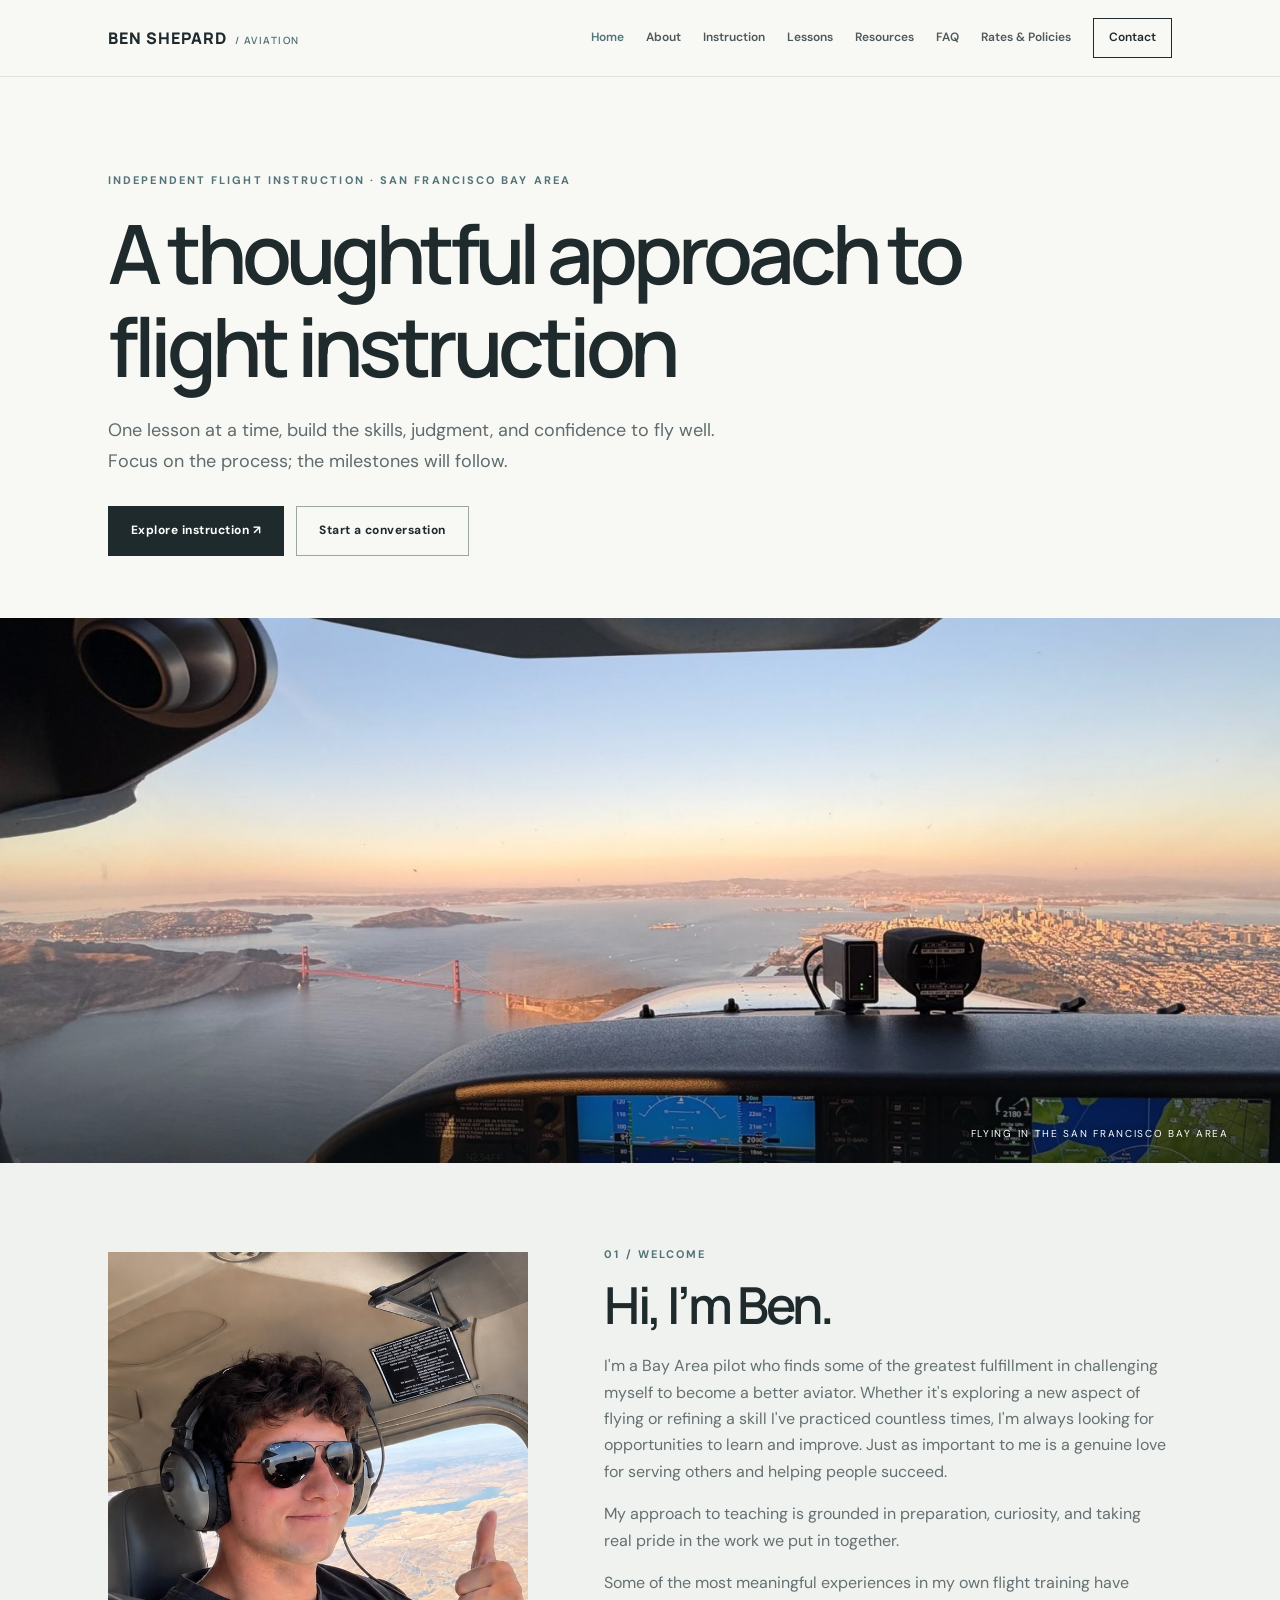
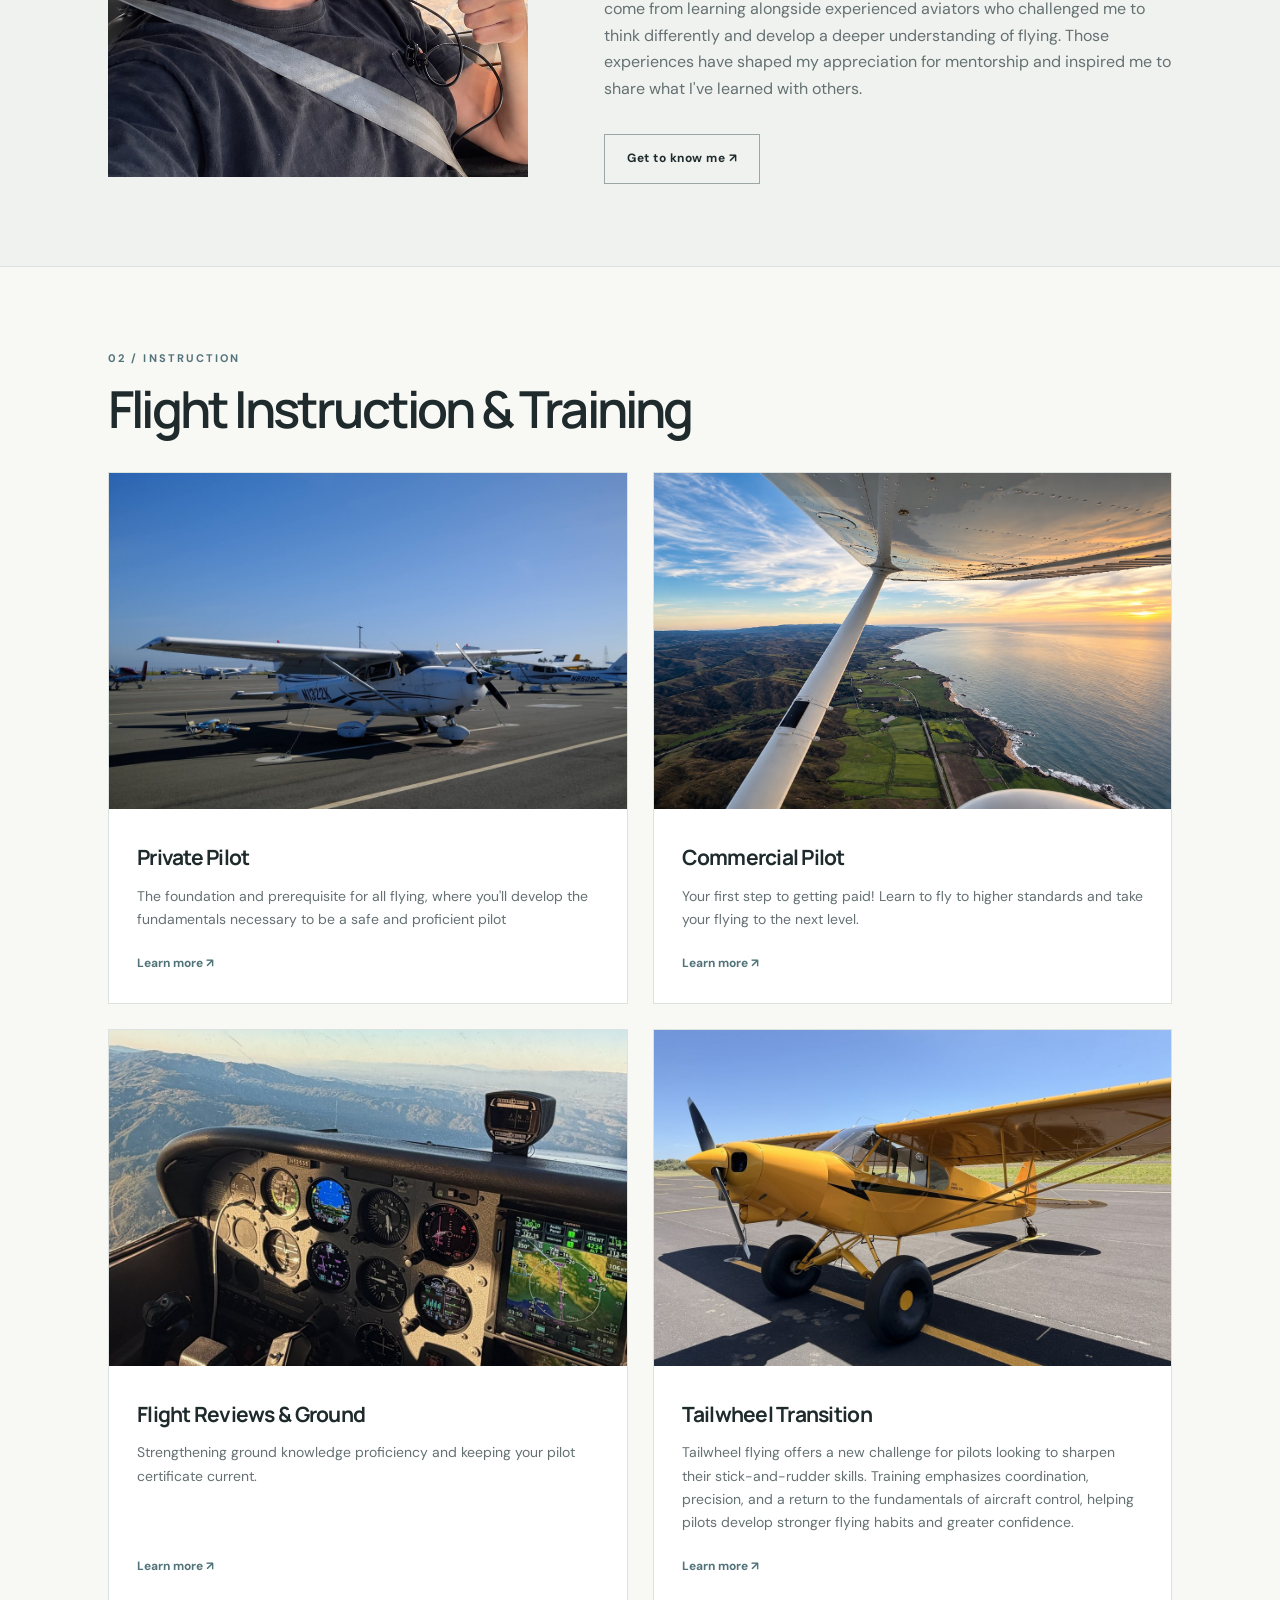
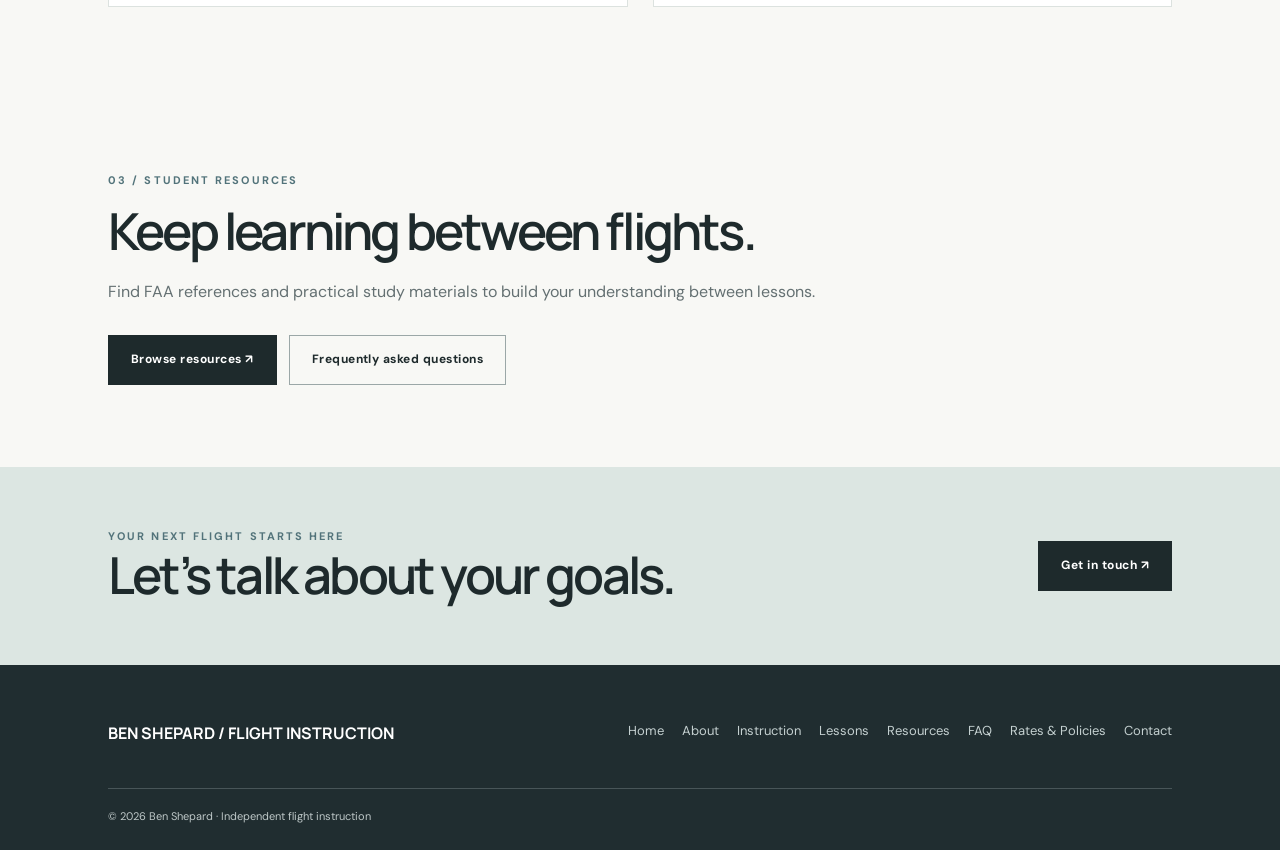
==== index.html @ 2cdb7821 "Restore light theme browser color and refresh stylesheet" ====
<!doctype html><html lang="en"><head><meta charset="utf-8"><meta name="viewport" content="width=device-width,initial-scale=1"><meta name="theme-color" content="#f8f8f5"><meta name="description" content="Independent flight and ground instruction with Ben Shepard in the Bay Area."><title>Home | Ben Shepard Flight Instruction</title><link rel="icon" href="favicon.svg" type="image/svg+xml"><link rel="stylesheet" href="styles.css?v=20261125-light"></head><body><header class="site-header"><div class="container head-inner"><a class="brand" href="index.html" aria-label="Ben Shepard Home">BEN SHEPARD<span>/ AVIATION</span></a><button type="button" class="menu-toggle" aria-label="Toggle navigation" aria-expanded="false">Menu ☰</button><nav class="nav" aria-label="Main navigation"><a href="index.html" class="active ">Home</a><a href="about.html" class=" ">About</a><a href="instruction.html" class=" ">Instruction</a><a href="lessons.html" class=" ">Lessons</a><a href="resources.html" class=" ">Resources</a><a href="faq.html" class=" ">FAQ</a><a href="rates.html" class=" ">Rates & Policies</a><a href="contact.html" class=" contact-pill">Contact</a></nav></div></header><main><section class="hero"><div class="container"><div class="eyebrow">Independent Flight Instruction · San Francisco Bay Area</div><h1>A thoughtful approach to<br>flight instruction</h1><p class="lede">One lesson at a time, build the skills, judgment, and confidence to fly well. Focus on the process; the milestones will follow.</p><div class="actions"><a class="btn" href="instruction.html">Explore instruction ↗</a><a class="btn outline" href="contact.html">Start a conversation</a></div></div></section><div class="hero-visual"><img src="cockpit-golden-gate.jpg" alt="View from the cockpit of a light aircraft flying over the Golden Gate Bridge and San Francisco at sunset" onerror="this.style.display='none'"><span class="photo-credit">FLYING IN THE SAN FRANCISCO BAY AREA</span></div><section class="section home-introduction"><div class="container welcome-layout"><div class="welcome-portrait"><img src="ben-homepage-about.jpg" alt="Ben smiling in the cockpit of a light airplane, wearing an aviation headset and giving a thumbs-up" loading="lazy" width="800" height="1000" onerror="this.parentElement.style.display='none'"></div><div class="welcome-copy"><div class="eyebrow">01 / WELCOME</div><h2 class="section-title">Hi, I’m Ben.</h2><p class="intro">I'm a Bay Area pilot who finds some of the greatest fulfillment in challenging myself to become a better aviator. Whether it's exploring a new aspect of flying or refining a skill I've practiced countless times, I'm always looking for opportunities to learn and improve. Just as important to me is a genuine love for serving others and helping people succeed.</p><p class="intro">My approach to teaching is grounded in preparation, curiosity, and taking real pride in the work we put in together.</p><p class="intro">Some of the most meaningful experiences in my own flight training have come from learning alongside experienced aviators who challenged me to think differently and develop a deeper understanding of flying. Those experiences have shaped my appreciation for mentorship and inspired me to share what I've learned with others.</p><a class="btn outline" href="about.html">Get to know me ↗</a></div></div></section><section class="section"><div class="container"><div class="eyebrow">02 / INSTRUCTION</div><h2 class="section-title">Flight Instruction &amp; Training</h2><div class="grid instruction-services-grid"><article class="service-card"><img class="training-service-photo" src="training-private.jpg" alt="White Cessna parked on the airport ramp" loading="lazy" onerror="this.style.display='none'"><div class="training-service-body"><h3>Private Pilot</h3><p>The foundation and prerequisite for all flying, where you'll develop the fundamentals necessary to be a safe and proficient pilot</p><a href="instruction.html">Learn more ↗</a></div></article><article class="service-card"><img class="training-service-photo" src="training-commercial.jpg" alt="Aerial view looking down a long airport runway beside the water" loading="lazy" onerror="this.style.display='none'"><div class="training-service-body"><h3>Commercial Pilot</h3><p>Your first step to getting paid! Learn to fly to higher standards and take your flying to the next level.</p><a href="instruction.html">Learn more ↗</a></div></article><article class="service-card"><img class="training-service-photo" src="training-reviews.jpg" alt="Instrument panel in flight over the hills" loading="lazy" onerror="this.style.display='none'"><div class="training-service-body"><h3>Flight Reviews & Ground</h3><p>Strengthening ground knowledge proficiency and keeping your pilot certificate current.</p><a href="instruction.html">Learn more ↗</a></div></article><article class="service-card"><img class="training-service-photo" src="training-tailwheel.jpg" alt="Yellow Piper Super Cub tailwheel airplane parked on the ramp" loading="lazy" onerror="this.style.display='none'"><div class="training-service-body"><h3>Tailwheel Transition</h3><p>Tailwheel flying offers a new challenge for pilots looking to sharpen their stick-and-rudder skills. Training emphasizes coordination, precision, and a return to the fundamentals of aircraft control, helping pilots develop stronger flying habits and greater confidence.</p><a href="instruction.html#tailwheel-transition">Learn more ↗</a></div></article></div></div></section><section class="section"><div class="container"><div class="eyebrow">03 / STUDENT RESOURCES</div><h2 class="section-title">Keep learning between flights.</h2><p class="intro">Find FAA references and practical study materials to build your understanding between lessons.</p><div class="actions"><a href="resources.html" class="btn">Browse resources ↗</a><a href="faq.html" class="btn outline">Frequently asked questions</a></div></div></section><section class="cta"><div class="container cta-row"><div><div class="eyebrow">YOUR NEXT FLIGHT STARTS HERE</div><h2 class="section-title">Let’s talk about your goals.</h2></div><a class="btn" href="contact.html">Get in touch ↗</a></div></section></main><footer class="footer"><div class="container"><div class="foot-top"><div><strong>BEN SHEPARD / FLIGHT INSTRUCTION</strong></div><nav class="foot-nav" aria-label="Footer navigation"><a href="index.html">Home</a><a href="about.html">About</a><a href="instruction.html">Instruction</a><a href="lessons.html">Lessons</a><a href="resources.html">Resources</a><a href="faq.html">FAQ</a><a href="rates.html">Rates & Policies</a><a href="contact.html">Contact</a></nav></div><div class="foot-base">© 2026 Ben Shepard · Independent flight instruction</div></div></footer><script src="site.js" defer></script></body></html>
---- styles.css ----
@import url('https://fonts.googleapis.com/css2?family=DM+Sans:wght@400;500;600;700&family=Manrope:wght@400;500;600;700;800&display=swap');
:root{--bg:#f8f8f5;--paper:#fff;--ink:#1e2a2c;--muted:#647072;--accent:#52737a;--line:#dce2df;--sand:#e9e3d9;--max:1120px}*{box-sizing:border-box}html{scroll-behavior:smooth}body{margin:0;background:var(--bg);color:var(--ink);font-family:'DM Sans',sans-serif;line-height:1.65}a{color:inherit;text-decoration:none}button,input,textarea,select{font:inherit}a:focus-visible,button:focus-visible,input:focus-visible,textarea:focus-visible{outline:3px solid #7eafb7;outline-offset:3px}img{max-width:100%}.container{max-width:var(--max);margin:auto;padding:0 28px}.site-header{background:rgba(248,248,245,.96);border-bottom:1px solid var(--line);position:sticky;top:0;z-index:10;backdrop-filter:blur(15px)}.head-inner{min-height:76px;display:flex;align-items:center;justify-content:space-between;gap:20px}.brand{font-family:Manrope,sans-serif;font-weight:800;letter-spacing:.06em;font-size:16px}.brand span{color:var(--accent);font-weight:600;font-size:10px;margin-left:8px;letter-spacing:.15em}.nav{display:flex;gap:22px;align-items:center}.nav a{font-size:12px;color:#4d585a;font-weight:600}.nav a.active,.nav a:hover{color:var(--accent)}.nav a.contact-pill{border:1px solid var(--ink);padding:9px 15px;color:var(--ink)}.menu-toggle{display:none;border:1px solid var(--line);background:transparent;border-radius:4px;padding:7px 12px}.eyebrow{color:var(--accent);font-size:11px;font-weight:700;letter-spacing:.19em;text-transform:uppercase}.hero{padding:108px 0 85px}.hero h1,.page-heading h1{font-family:Manrope,sans-serif;font-size:clamp(44px,6.4vw,83px);font-weight:600;line-height:1.13;letter-spacing:-.065em;max-width:900px;margin:18px 0 23px}.lede{color:#5f6b6d;max-width:610px;font-size:18px;line-height:1.7}.actions{display:flex;flex-wrap:wrap;gap:12px;margin-top:30px}.btn{display:inline-flex;justify-content:center;align-items:center;gap:12px;background:var(--ink);color:white;padding:14px 22px;font-size:12px;font-weight:700;letter-spacing:.04em;border:1px solid var(--ink);cursor:pointer}.btn:hover{background:var(--accent);border-color:var(--accent)}.btn.outline{background:transparent;color:var(--ink);border-color:#9ba7a7}.btn.outline:hover{background:var(--sand)}.hero-visual{height:390px;overflow:hidden;background:#ccd4d1;position:relative}.hero-visual svg{height:100%;width:100%;display:block}.hero-visual .photo-credit{position:absolute;right:20px;bottom:13px;color:#fff;letter-spacing:.1em;font-size:10px}.section{padding:82px 0}.section.alt{background:#f0f2ef}.section-title{font-family:Manrope,sans-serif;font-weight:600;letter-spacing:-.055em;font-size:clamp(31px,4vw,51px);line-height:1.18;margin:12px 0 18px}.intro{max-width:720px;color:var(--muted);font-size:16px}.grid{display:grid;grid-template-columns:repeat(3,minmax(0,1fr));gap:16px;margin-top:33px}.grid.two{grid-template-columns:repeat(2,minmax(0,1fr))}.service-card,.content-card{background:var(--paper);border:1px solid var(--line);padding:30px;min-height:220px}.service-card .num{color:var(--accent);font-size:12px;letter-spacing:.12em}.service-card h3,.content-card h3{font-family:Manrope,sans-serif;font-size:21px;line-height:1.35;letter-spacing:-.035em;margin:25px 0 10px}.service-card p,.content-card p{color:var(--muted);font-size:14px;margin-bottom:0}.service-card a{display:inline-block;color:var(--accent);font-weight:700;font-size:12px;margin-top:15px}.split{display:grid;grid-template-columns:1fr 1fr;gap:90px;align-items:start}.quote{border-left:2px solid var(--accent);padding-left:28px;font-size:23px;font-family:Manrope;letter-spacing:-.03em;line-height:1.5}.page-heading{padding:85px 0 45px}.page-heading h1{font-size:clamp(43px,5.5vw,69px)}.page-heading .lede{font-size:17px}.prose{max-width:780px}.prose h2{font-family:Manrope;letter-spacing:-.035em;margin-top:36px}.prose p,.prose li{color:#5c686a}.bullets li{margin:10px 0}.stat-strip{display:flex;flex-wrap:wrap;gap:12px;margin:24px 0}.stat{font-size:12px;font-weight:700;background:#e9efed;color:var(--accent);padding:10px 13px}.table-wrap{overflow:auto}.rate-table{width:100%;border-collapse:collapse;text-align:left}.rate-table th,.rate-table td{padding:17px;border-bottom:1px solid var(--line)}.rate-table th{font-size:12px;text-transform:uppercase;letter-spacing:.09em}.notice{padding:20px 23px;background:#e8eeeb;border-left:3px solid var(--accent);color:#435456;margin:25px 0}.resource-tools{display:flex;gap:12px;flex-wrap:wrap;margin:28px 0}.resource-tools input,.resource-tools select{padding:13px 15px;border:1px solid #c6cfcb;background:white;color:var(--ink);min-height:48px}.resource-tools input{flex:1;min-width:230px}.resource-tools select{min-width:185px}.resource-grid{display:grid;grid-template-columns:repeat(2,1fr);gap:14px}.resource{background:white;border:1px solid var(--line);padding:23px}.resource small{font-size:10px;font-weight:700;letter-spacing:.12em;text-transform:uppercase;color:var(--accent)}.resource h3{margin:7px 0;font-size:17px;letter-spacing:-.02em}.resource p{font-size:13px;color:var(--muted)}.resource a{font-size:12px;color:var(--accent);font-weight:700}.resource[hidden]{display:none}.faq-item{border-bottom:1px solid var(--line)}.faq-item summary{cursor:pointer;padding:21px 0;font-size:17px;font-weight:600;list-style:none;display:flex;justify-content:space-between;gap:15px}.faq-item summary::-webkit-details-marker{display:none}.faq-item summary:after{content:'+';color:var(--accent);font-size:22px}.faq-item[open] summary:after{content:'−'}.faq-item p{color:var(--muted);max-width:780px;margin:0 0 25px}.form-layout{display:grid;grid-template-columns:1fr 1.15fr;gap:70px}.contact-form{background:white;border:1px solid var(--line);padding:30px}.field{margin-bottom:18px}.field label{display:block;font-size:12px;font-weight:700;margin-bottom:7px}.field input,.field select,.field textarea{background:#fbfcfb;width:100%;border:1px solid #cbd3d0;border-radius:0;padding:12px 13px}.field textarea{min-height:125px;resize:vertical}.small{font-size:12px;color:var(--muted)}.footer{background:#202d30;color:white;padding:55px 0 25px}.foot-top{display:flex;align-items:start;justify-content:space-between;gap:25px;padding-bottom:40px}.footer p,.footer a{color:#c4d0d0;font-size:13px}.foot-nav{display:flex;flex-wrap:wrap;gap:18px}.foot-base{border-top:1px solid #485558;padding-top:18px;color:#bec8c8;font-size:11px}.cta{background:#dce6e2;padding:60px 0}.cta-row{display:flex;align-items:center;justify-content:space-between;gap:28px}.cta .section-title{margin:0}.footer strong{font-family:Manrope}.divider{height:1px;background:var(--line);margin:28px 0}@media(max-width:900px){.nav{gap:12px}.nav a{font-size:11px}.split,.form-layout{gap:30px}.hero{padding:75px 0}}@media(max-width:720px){.container{padding:0 20px}.head-inner{min-height:67px}.menu-toggle{display:block}.nav{display:none;position:absolute;left:0;right:0;top:67px;background:var(--bg);padding:20px;border-bottom:1px solid var(--line);flex-direction:column;align-items:stretch;gap:0}.nav.open{display:flex}.nav a{padding:12px 0;font-size:14px}.hero{padding:58px 0}.hero h1{font-size:45px}.hero-visual{height:250px}.section{padding:56px 0}.grid,.grid.two,.resource-grid,.split,.form-layout{grid-template-columns:1fr}.service-card{min-height:auto}.page-heading{padding:56px 0 25px}.page-heading h1{font-size:44px}.cta-row,.foot-top{flex-direction:column;align-items:start}.quote{font-size:20px}.brand{font-size:13px}}

/* Homepage editorial photograph: retains the original illustration as fallback until photo is uploaded. */
.hero{padding:94px 0 62px}
.hero h1{max-width:920px}
.hero-visual{height:auto;aspect-ratio:2.35/1;background:#45565a url("hero.svg") center/cover no-repeat;isolation:isolate}
.hero-visual img{display:block;width:100%;height:100%;position:absolute;inset:0;object-fit:cover;object-position:center 51%}
.hero-visual::after{content:"";position:absolute;inset:0;pointer-events:none;background:linear-gradient(to top,rgba(15,24,28,.46),transparent 27%)}
.hero-visual .photo-credit{z-index:1;right:clamp(20px,4vw,65px);bottom:20px;font-size:10px;letter-spacing:.17em;text-shadow:0 1px 6px rgba(0,0,0,.35)}
@media(max-width:720px){.hero{padding:60px 0 45px}.hero-visual{aspect-ratio:4/3}.hero-visual img{object-position:45% center}.hero-visual .photo-credit{right:18px;bottom:13px;font-size:9px}}

/* Home welcome: compact editorial introduction between hero and offerings */
.home-introduction{background:#f0f2ef;border-bottom:1px solid var(--line)}
.home-introduction .split{grid-template-columns:minmax(0,1.4fr) minmax(250px,.8fr);gap:clamp(38px,7vw,105px);align-items:center}
.home-introduction .intro{max-width:640px}
.home-introduction .btn{margin-top:16px}
.intro-aside{border-left:2px solid var(--accent);padding:8px 0 8px 28px}
.intro-aside-lead{font-family:Manrope,sans-serif;font-size:clamp(23px,2.7vw,34px);font-weight:600;line-height:1.25;letter-spacing:-.045em;margin:15px 0}
.intro-aside p:not(.intro-aside-lead){font-size:15px;color:var(--muted);margin-bottom:0}
@media(max-width:720px){.home-introduction .split{grid-template-columns:1fr;gap:38px}.intro-aside{padding-left:20px}}

/* Portrait-led homepage welcome section */
.home-introduction .welcome-layout{display:grid;grid-template-columns:minmax(0,.85fr) minmax(0,1.15fr);gap:clamp(32px,6vw,90px);align-items:center}
.welcome-portrait{aspect-ratio:4/5;overflow:hidden;background:#d3d8d5}
.welcome-portrait img{width:100%;height:100%;display:block;object-fit:cover;object-position:center 40%}
.welcome-copy .intro{max-width:610px}
.welcome-philosophy{border-left:2px solid var(--accent);padding:1px 0 1px 23px;margin:28px 0 28px}
.welcome-philosophy .intro-aside-lead{font-size:clamp(22px,2.1vw,29px);margin:10px 0}
.welcome-philosophy p:last-child{font-size:14px;color:var(--muted);margin:0}
@media(max-width:720px){.home-introduction .welcome-layout{grid-template-columns:1fr;gap:30px}.welcome-portrait{max-width:400px;width:100%}}

/* Balanced four-service homepage grid */
.instruction-services-grid{grid-template-columns:repeat(2,minmax(0,1fr))}
.instruction-services-grid .service-card{min-height:250px;display:flex;flex-direction:column}
.instruction-services-grid .service-card h3{margin-top:18px}
.instruction-services-grid .service-card a{margin-top:auto;padding-top:16px}
.service-availability{margin-top:18px}
@media(max-width:720px){.instruction-services-grid{grid-template-columns:1fr}.instruction-services-grid .service-card{min-height:0}}

/* Editorial image-led instructional cards */
.instruction-services-grid{grid-template-columns:repeat(2,minmax(0,1fr));gap:25px}
.instruction-services-grid .service-card{padding:0;display:flex;flex-direction:column;min-height:0;background:var(--paper);overflow:hidden}
.instruction-services-grid .training-service-photo{display:block;width:100%;height:auto;aspect-ratio:20/13;object-fit:cover;object-position:center;flex-shrink:0;background:#e2e6e3}
.instruction-services-grid .training-service-body{display:flex;flex:1;flex-direction:column;padding:25px 28px 29px}
.instruction-services-grid .training-service-body h3{margin:9px 0 13px}
.instruction-services-grid .training-service-body p{margin:0 0 13px}
.instruction-services-grid .training-service-body a{margin-top:auto;padding-top:10px}
@media(max-width:720px){.instruction-services-grid{grid-template-columns:1fr;gap:20px}.instruction-services-grid .training-service-body{padding:22px}}

/* Single-column, understated philosophy section */
.philosophy-editorial{max-width:790px}
.philosophy-editorial .intro{max-width:760px;margin:0 0 18px}
.philosophy-editorial .btn{margin-top:17px}

/* About page: personal photo beside biography */
.about-photo-and-background{min-width:0}
.about-flight-photo{margin:0 0 34px;aspect-ratio:4/3;overflow:hidden;background:#e1e6e2}
.about-flight-photo img{display:block;width:100%;height:100%;object-fit:cover;object-position:center}
@media(max-width:720px){.about-flight-photo{margin-bottom:28px}}

/* About: shared heading above text and photo aligns image with first paragraph */
.about-me-title{font-family:Manrope,sans-serif;letter-spacing:-.035em;margin:0 0 12px;font-size:1.5em}
.about-me-split .prose>p:first-child{margin-top:0}
.about-me-split .about-flight-photo{margin:0}
@media(max-width:720px){.about-me-split .about-flight-photo{margin-top:12px}}

.about-me-split .about-photo-and-background{padding-top:18.9px}
.about-me-split .about-flight-photo + .about-flight-photo{margin-top:24px}
.about-me-split .about-flight-photo-second{aspect-ratio:1359/1536}
@media(max-width:720px){.about-me-split .about-photo-and-background{padding-top:0}}


/* Course syllabus navigation and lesson plans */
.content-card{display:flex;flex-direction:column}
.content-card h3{margin-top:0}
.content-card p:last-of-type{margin-bottom:22px}
.content-card .lesson-card-link{display:inline-flex;align-items:center;justify-content:space-between;gap:24px;align-self:flex-start;margin-top:auto;border:1px solid #9ba7a7;padding:10px 15px;font-size:12px;font-weight:700;letter-spacing:.02em;color:var(--ink);transition:background-color .15s,border-color .15s}
.content-card .lesson-card-link:hover{background:var(--sand);border-color:var(--accent)}
.lesson-index-section{padding-top:54px;padding-bottom:50px;scroll-margin-top:88px}
.lesson-index{display:grid;grid-template-columns:repeat(3,minmax(0,1fr));gap:12px;margin:28px 0 20px}
.lesson-index a{display:flex;align-items:center;justify-content:space-between;gap:12px;background:var(--paper);border:1px solid var(--line);padding:16px 19px;font-size:14px;font-weight:700;line-height:1.4}
.lesson-index a:hover{border-color:var(--accent);background:#f5f7f4}
.lesson-index a span{color:var(--accent)}
.lesson-main{padding-top:5px;padding-bottom:85px}
.lesson-section{padding:65px 0 70px;border-bottom:1px solid var(--line);scroll-margin-top:91px}
.lesson-section:last-child{border-bottom:none}
.lesson-section-heading{display:flex;align-items:flex-start;justify-content:space-between;gap:26px}
.lesson-section-heading h2{font-family:Manrope,sans-serif;font-weight:600;font-size:clamp(29px,3.5vw,43px);letter-spacing:-.05em;line-height:1.2;margin:10px 0 16px}
.lesson-section-heading p{color:var(--muted);font-size:16px;max-width:740px;margin:0}
.lesson-type{color:var(--accent);font-size:11px;font-weight:700;letter-spacing:.15em;text-transform:uppercase}
.lesson-back,.lesson-top{color:var(--accent);font-size:12px;font-weight:700}
.lesson-back{white-space:nowrap;padding-top:8px}
.lesson-back:hover,.lesson-top:hover{text-decoration:underline}
.lesson-steps{padding:0;margin:34px 0 22px;list-style:none;border-top:1px solid var(--line)}
.lesson-steps li{display:grid;grid-template-columns:44px minmax(0,1fr);gap:18px;padding:20px 0;border-bottom:1px solid var(--line)}
.lesson-number{font-family:Manrope,sans-serif;font-size:12px;font-weight:700;letter-spacing:.09em;color:var(--accent);padding-top:3px}
.lesson-steps h3{font-family:Manrope,sans-serif;font-size:18px;letter-spacing:-.025em;line-height:1.4;margin:0 0 5px}
.lesson-steps p{font-size:14px;color:var(--muted);margin:0;max-width:850px}
.lesson-note{background:#edf1ee;padding:16px 20px;font-size:13px;color:#435456;margin:25px 0}
.lesson-top{display:inline-block;margin-top:4px}
@media(max-width:850px){.menu-toggle{display:block}.nav{display:none;position:absolute;left:0;right:0;top:76px;background:var(--bg);padding:20px;border-bottom:1px solid var(--line);flex-direction:column;align-items:stretch;gap:0}.nav.open{display:flex}.nav a{padding:12px 0;font-size:14px}}
@media(max-width:720px){.lesson-index{grid-template-columns:repeat(2,minmax(0,1fr))}.lesson-section{padding:50px 0}.lesson-section-heading{display:block}.lesson-back{display:inline-block;margin-top:12px}}
@media(max-width:480px){.lesson-index{grid-template-columns:1fr}.lesson-steps li{grid-template-columns:30px minmax(0,1fr);gap:14px}.lesson-index-section{padding-top:45px}}
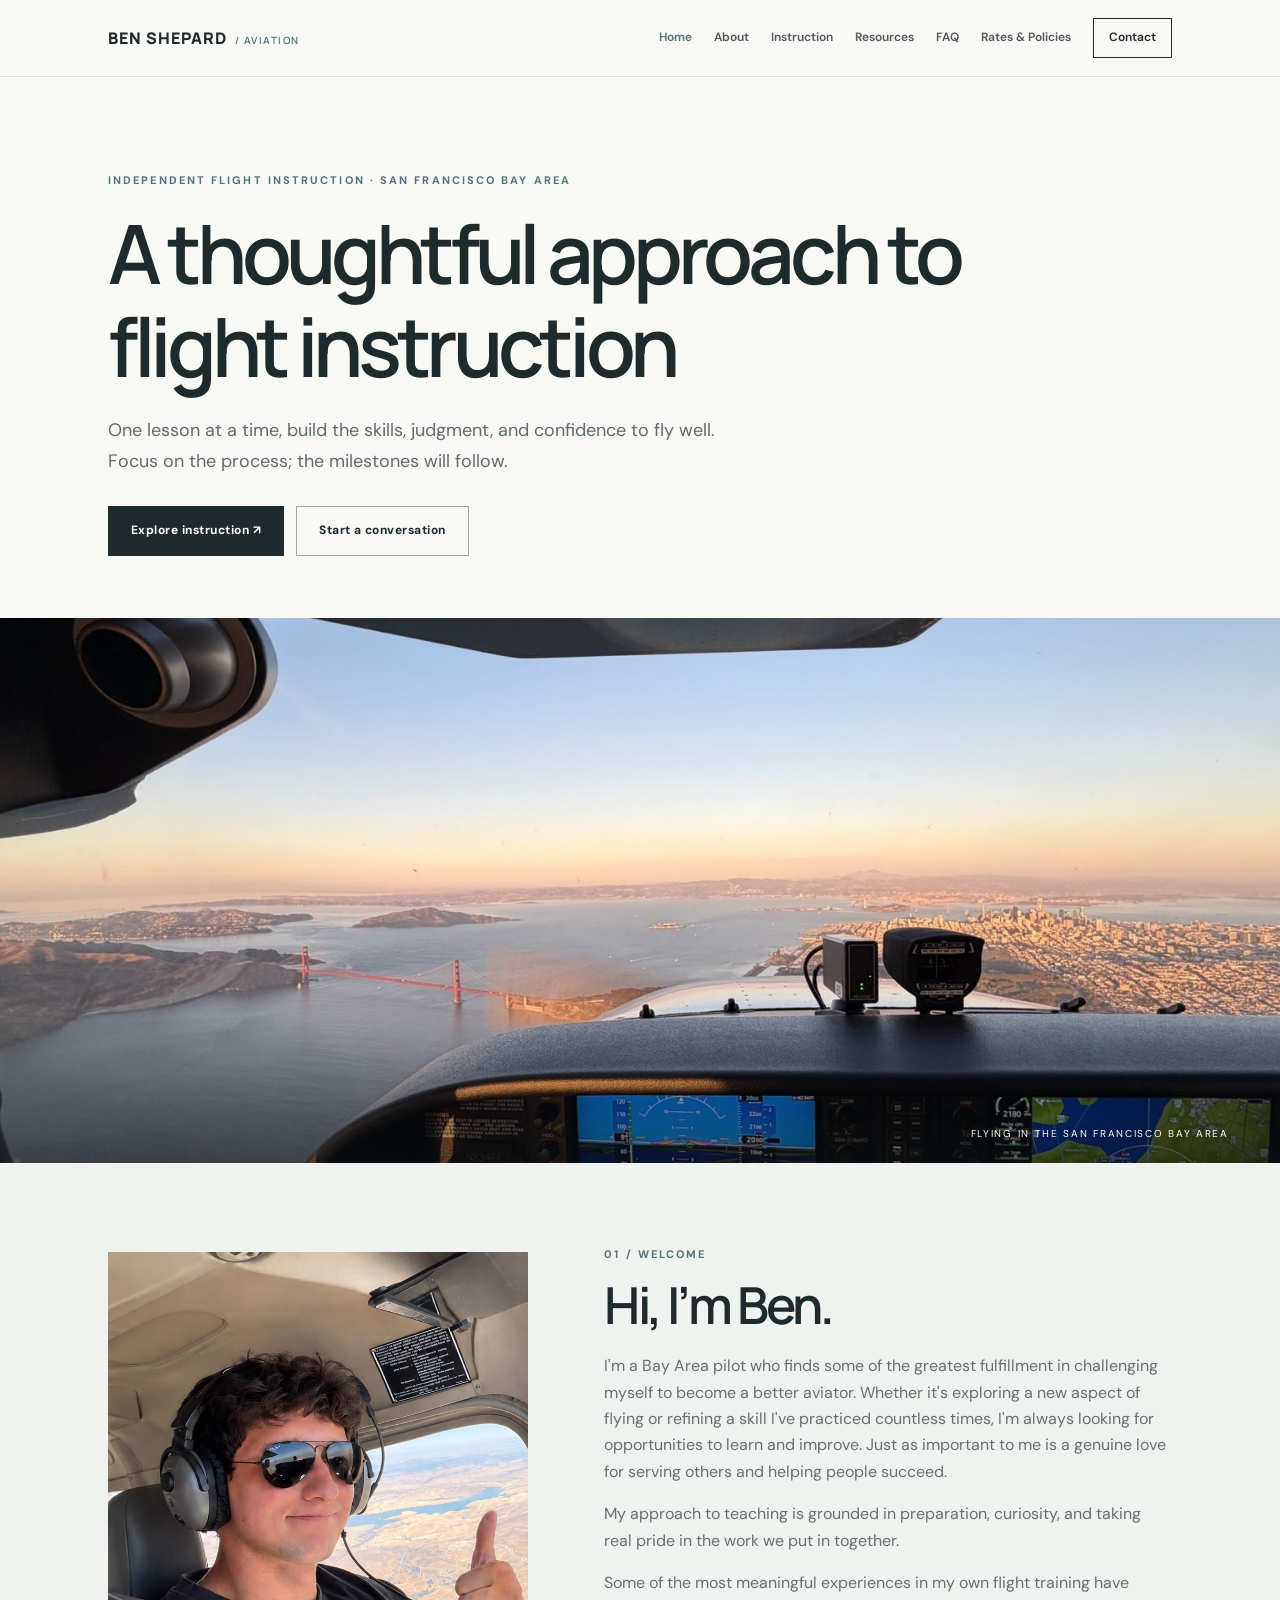
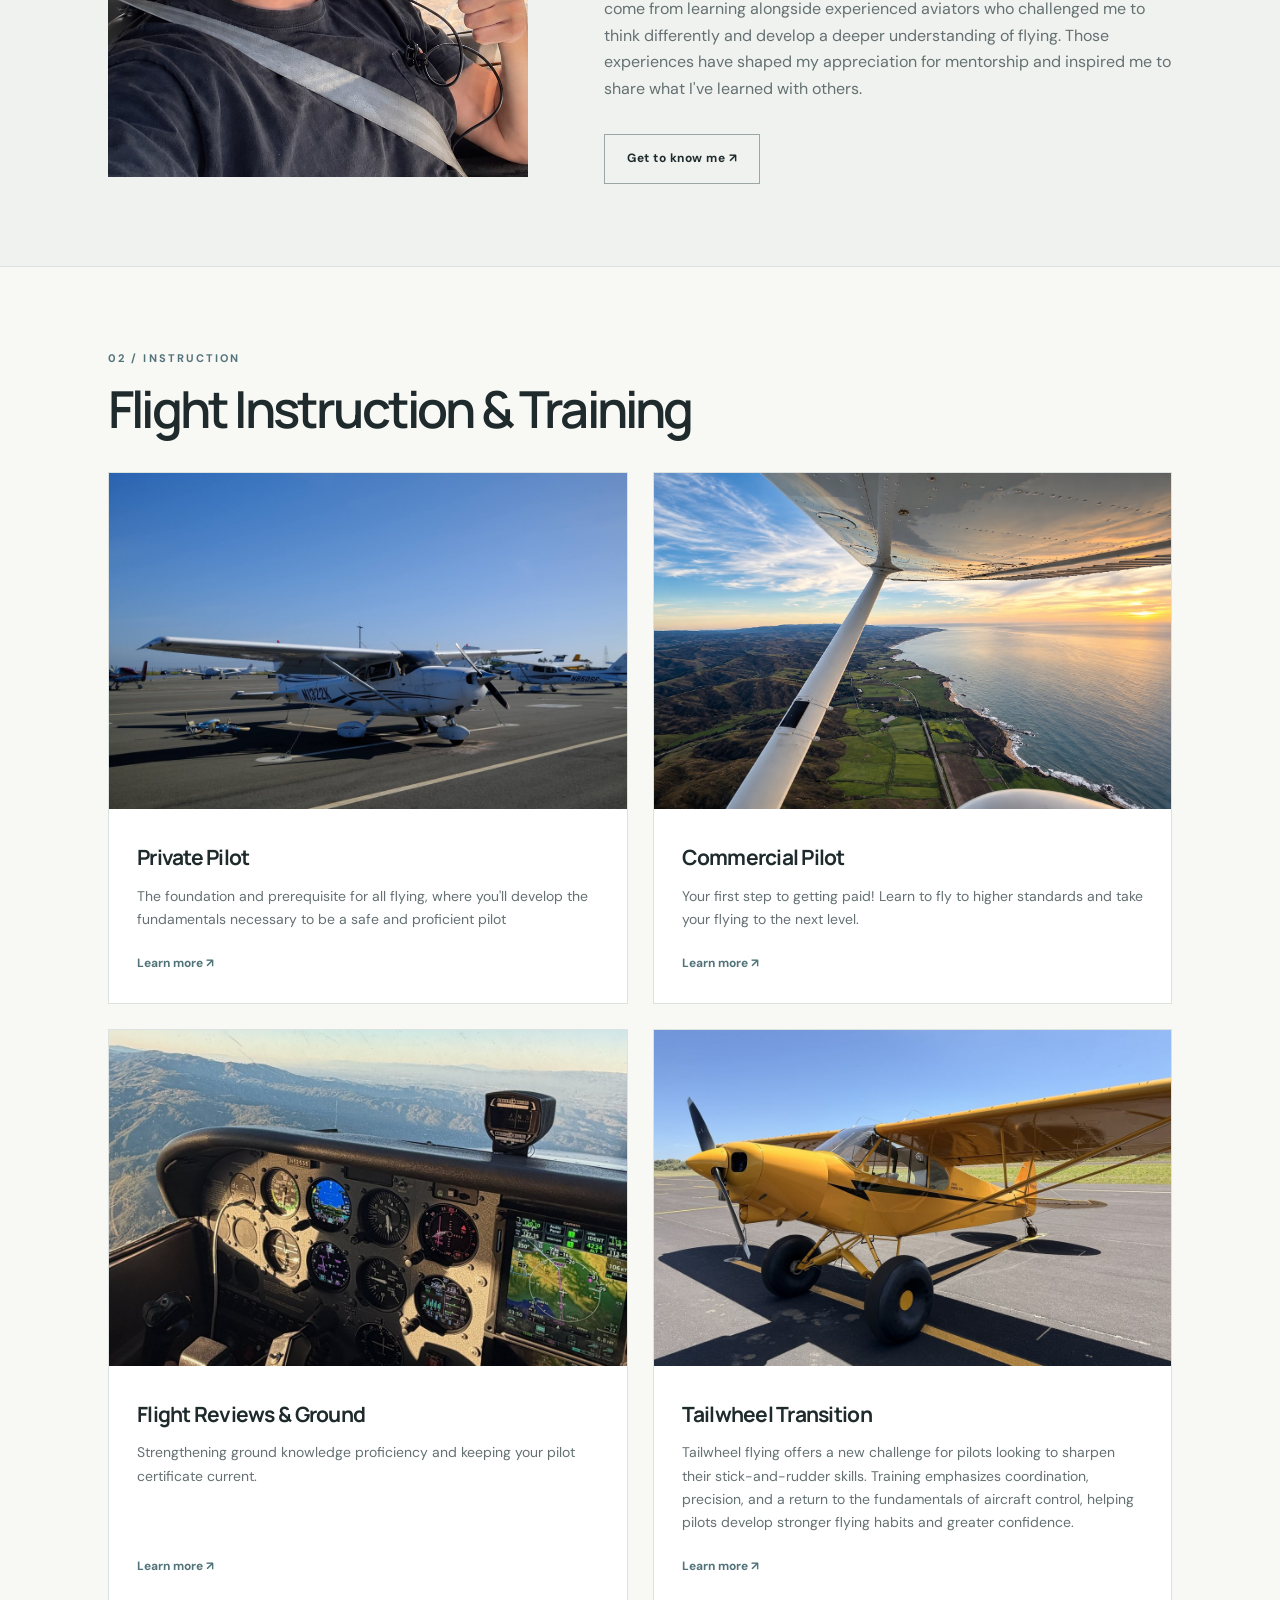
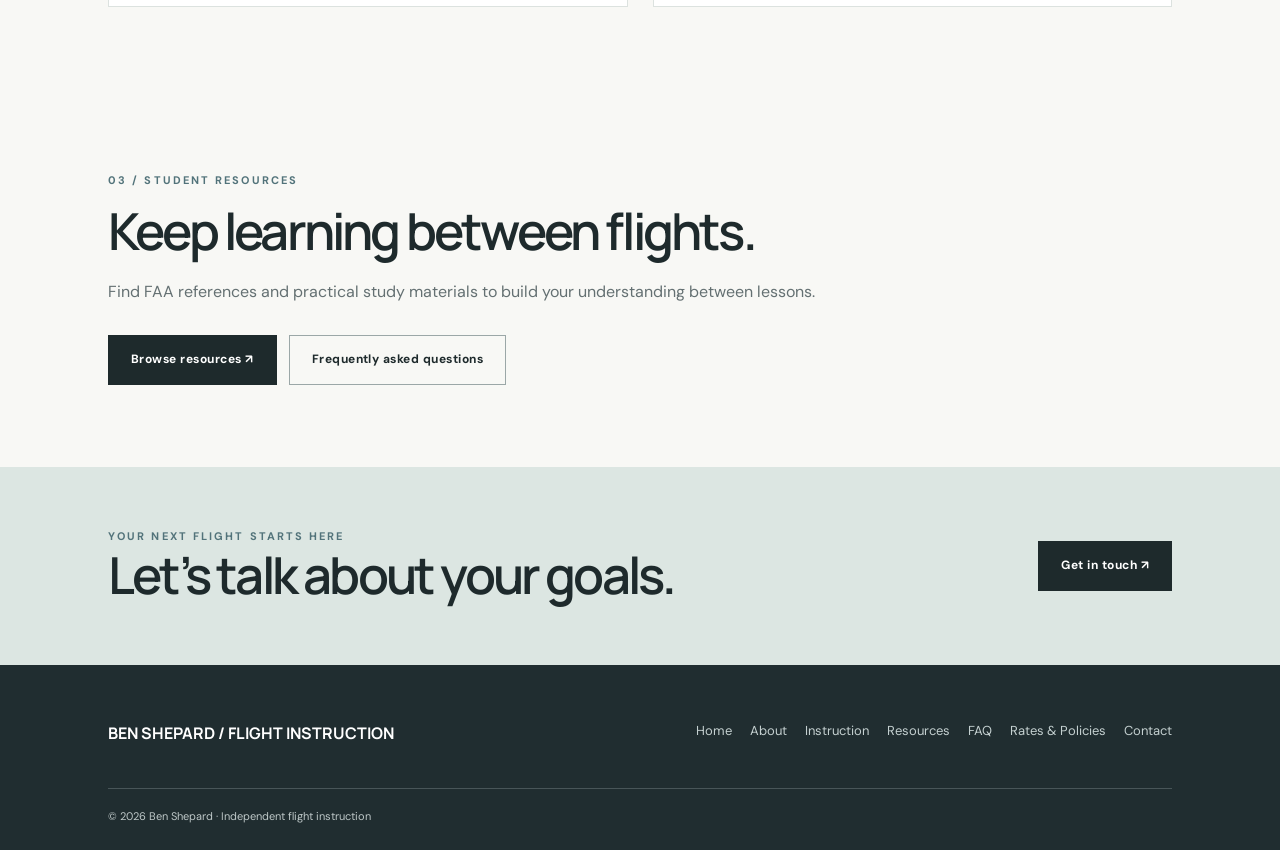
==== commit 404587b2: "Remove Lessons navigation and obsolete syllabus links" ====
--- a/index.html
+++ b/index.html
@@ -1 +1 @@
-<!doctype html><html lang="en"><head><meta charset="utf-8"><meta name="viewport" content="width=device-width,initial-scale=1"><meta name="theme-color" content="#f8f8f5"><meta name="description" content="Independent flight and ground instruction with Ben Shepard in the Bay Area."><title>Home | Ben Shepard Flight Instruction</title><link rel="icon" href="favicon.svg" type="image/svg+xml"><link rel="stylesheet" href="styles.css?v=20261125-light"></head><body><header class="site-header"><div class="container head-inner"><a class="brand" href="index.html" aria-label="Ben Shepard Home">BEN SHEPARD<span>/ AVIATION</span></a><button type="button" class="menu-toggle" aria-label="Toggle navigation" aria-expanded="false">Menu ☰</button><nav class="nav" aria-label="Main navigation"><a href="index.html" class="active ">Home</a><a href="about.html" class=" ">About</a><a href="instruction.html" class=" ">Instruction</a><a href="lessons.html" class=" ">Lessons</a><a href="resources.html" class=" ">Resources</a><a href="faq.html" class=" ">FAQ</a><a href="rates.html" class=" ">Rates & Policies</a><a href="contact.html" class=" contact-pill">Contact</a></nav></div></header><main><section class="hero"><div class="container"><div class="eyebrow">Independent Flight Instruction · San Francisco Bay Area</div><h1>A thoughtful approach to<br>flight instruction</h1><p class="lede">One lesson at a time, build the skills, judgment, and confidence to fly well. Focus on the process; the milestones will follow.</p><div class="actions"><a class="btn" href="instruction.html">Explore instruction ↗</a><a class="btn outline" href="contact.html">Start a conversation</a></div></div></section><div class="hero-visual"><img src="cockpit-golden-gate.jpg" alt="View from the cockpit of a light aircraft flying over the Golden Gate Bridge and San Francisco at sunset" onerror="this.style.display='none'"><span class="photo-credit">FLYING IN THE SAN FRANCISCO BAY AREA</span></div><section class="section home-introduction"><div class="container welcome-layout"><div class="welcome-portrait"><img src="ben-homepage-about.jpg" alt="Ben smiling in the cockpit of a light airplane, wearing an aviation headset and giving a thumbs-up" loading="lazy" width="800" height="1000" onerror="this.parentElement.style.display='none'"></div><div class="welcome-copy"><div class="eyebrow">01 / WELCOME</div><h2 class="section-title">Hi, I’m Ben.</h2><p class="intro">I'm a Bay Area pilot who finds some of the greatest fulfillment in challenging myself to become a better aviator. Whether it's exploring a new aspect of flying or refining a skill I've practiced countless times, I'm always looking for opportunities to learn and improve. Just as important to me is a genuine love for serving others and helping people succeed.</p><p class="intro">My approach to teaching is grounded in preparation, curiosity, and taking real pride in the work we put in together.</p><p class="intro">Some of the most meaningful experiences in my own flight training have come from learning alongside experienced aviators who challenged me to think differently and develop a deeper understanding of flying. Those experiences have shaped my appreciation for mentorship and inspired me to share what I've learned with others.</p><a class="btn outline" href="about.html">Get to know me ↗</a></div></div></section><section class="section"><div class="container"><div class="eyebrow">02 / INSTRUCTION</div><h2 class="section-title">Flight Instruction &amp; Training</h2><div class="grid instruction-services-grid"><article class="service-card"><img class="training-service-photo" src="training-private.jpg" alt="White Cessna parked on the airport ramp" loading="lazy" onerror="this.style.display='none'"><div class="training-service-body"><h3>Private Pilot</h3><p>The foundation and prerequisite for all flying, where you'll develop the fundamentals necessary to be a safe and proficient pilot</p><a href="instruction.html">Learn more ↗</a></div></article><article class="service-card"><img class="training-service-photo" src="training-commercial.jpg" alt="Aerial view looking down a long airport runway beside the water" loading="lazy" onerror="this.style.display='none'"><div class="training-service-body"><h3>Commercial Pilot</h3><p>Your first step to getting paid! Learn to fly to higher standards and take your flying to the next level.</p><a href="instruction.html">Learn more ↗</a></div></article><article class="service-card"><img class="training-service-photo" src="training-reviews.jpg" alt="Instrument panel in flight over the hills" loading="lazy" onerror="this.style.display='none'"><div class="training-service-body"><h3>Flight Reviews & Ground</h3><p>Strengthening ground knowledge proficiency and keeping your pilot certificate current.</p><a href="instruction.html">Learn more ↗</a></div></article><article class="service-card"><img class="training-service-photo" src="training-tailwheel.jpg" alt="Yellow Piper Super Cub tailwheel airplane parked on the ramp" loading="lazy" onerror="this.style.display='none'"><div class="training-service-body"><h3>Tailwheel Transition</h3><p>Tailwheel flying offers a new challenge for pilots looking to sharpen their stick-and-rudder skills. Training emphasizes coordination, precision, and a return to the fundamentals of aircraft control, helping pilots develop stronger flying habits and greater confidence.</p><a href="instruction.html#tailwheel-transition">Learn more ↗</a></div></article></div></div></section><section class="section"><div class="container"><div class="eyebrow">03 / STUDENT RESOURCES</div><h2 class="section-title">Keep learning between flights.</h2><p class="intro">Find FAA references and practical study materials to build your understanding between lessons.</p><div class="actions"><a href="resources.html" class="btn">Browse resources ↗</a><a href="faq.html" class="btn outline">Frequently asked questions</a></div></div></section><section class="cta"><div class="container cta-row"><div><div class="eyebrow">YOUR NEXT FLIGHT STARTS HERE</div><h2 class="section-title">Let’s talk about your goals.</h2></div><a class="btn" href="contact.html">Get in touch ↗</a></div></section></main><footer class="footer"><div class="container"><div class="foot-top"><div><strong>BEN SHEPARD / FLIGHT INSTRUCTION</strong></div><nav class="foot-nav" aria-label="Footer navigation"><a href="index.html">Home</a><a href="about.html">About</a><a href="instruction.html">Instruction</a><a href="lessons.html">Lessons</a><a href="resources.html">Resources</a><a href="faq.html">FAQ</a><a href="rates.html">Rates & Policies</a><a href="contact.html">Contact</a></nav></div><div class="foot-base">© 2026 Ben Shepard · Independent flight instruction</div></div></footer><script src="site.js" defer></script></body></html>+<!doctype html><html lang="en"><head><meta charset="utf-8"><meta name="viewport" content="width=device-width,initial-scale=1"><meta name="theme-color" content="#f8f8f5"><meta name="description" content="Independent flight and ground instruction with Ben Shepard in the Bay Area."><title>Home | Ben Shepard Flight Instruction</title><link rel="icon" href="favicon.svg" type="image/svg+xml"><link rel="stylesheet" href="styles.css?v=20261125-light"></head><body><header class="site-header"><div class="container head-inner"><a class="brand" href="index.html" aria-label="Ben Shepard Home">BEN SHEPARD<span>/ AVIATION</span></a><button type="button" class="menu-toggle" aria-label="Toggle navigation" aria-expanded="false">Menu ☰</button><nav class="nav" aria-label="Main navigation"><a href="index.html" class="active ">Home</a><a href="about.html" class=" ">About</a><a href="instruction.html" class=" ">Instruction</a><a href="resources.html" class=" ">Resources</a><a href="faq.html" class=" ">FAQ</a><a href="rates.html" class=" ">Rates & Policies</a><a href="contact.html" class=" contact-pill">Contact</a></nav></div></header><main><section class="hero"><div class="container"><div class="eyebrow">Independent Flight Instruction · San Francisco Bay Area</div><h1>A thoughtful approach to<br>flight instruction</h1><p class="lede">One lesson at a time, build the skills, judgment, and confidence to fly well. Focus on the process; the milestones will follow.</p><div class="actions"><a class="btn" href="instruction.html">Explore instruction ↗</a><a class="btn outline" href="contact.html">Start a conversation</a></div></div></section><div class="hero-visual"><img src="cockpit-golden-gate.jpg" alt="View from the cockpit of a light aircraft flying over the Golden Gate Bridge and San Francisco at sunset" onerror="this.style.display='none'"><span class="photo-credit">FLYING IN THE SAN FRANCISCO BAY AREA</span></div><section class="section home-introduction"><div class="container welcome-layout"><div class="welcome-portrait"><img src="ben-homepage-about.jpg" alt="Ben smiling in the cockpit of a light airplane, wearing an aviation headset and giving a thumbs-up" loading="lazy" width="800" height="1000" onerror="this.parentElement.style.display='none'"></div><div class="welcome-copy"><div class="eyebrow">01 / WELCOME</div><h2 class="section-title">Hi, I’m Ben.</h2><p class="intro">I'm a Bay Area pilot who finds some of the greatest fulfillment in challenging myself to become a better aviator. Whether it's exploring a new aspect of flying or refining a skill I've practiced countless times, I'm always looking for opportunities to learn and improve. Just as important to me is a genuine love for serving others and helping people succeed.</p><p class="intro">My approach to teaching is grounded in preparation, curiosity, and taking real pride in the work we put in together.</p><p class="intro">Some of the most meaningful experiences in my own flight training have come from learning alongside experienced aviators who challenged me to think differently and develop a deeper understanding of flying. Those experiences have shaped my appreciation for mentorship and inspired me to share what I've learned with others.</p><a class="btn outline" href="about.html">Get to know me ↗</a></div></div></section><section class="section"><div class="container"><div class="eyebrow">02 / INSTRUCTION</div><h2 class="section-title">Flight Instruction &amp; Training</h2><div class="grid instruction-services-grid"><article class="service-card"><img class="training-service-photo" src="training-private.jpg" alt="White Cessna parked on the airport ramp" loading="lazy" onerror="this.style.display='none'"><div class="training-service-body"><h3>Private Pilot</h3><p>The foundation and prerequisite for all flying, where you'll develop the fundamentals necessary to be a safe and proficient pilot</p><a href="instruction.html">Learn more ↗</a></div></article><article class="service-card"><img class="training-service-photo" src="training-commercial.jpg" alt="Aerial view looking down a long airport runway beside the water" loading="lazy" onerror="this.style.display='none'"><div class="training-service-body"><h3>Commercial Pilot</h3><p>Your first step to getting paid! Learn to fly to higher standards and take your flying to the next level.</p><a href="instruction.html">Learn more ↗</a></div></article><article class="service-card"><img class="training-service-photo" src="training-reviews.jpg" alt="Instrument panel in flight over the hills" loading="lazy" onerror="this.style.display='none'"><div class="training-service-body"><h3>Flight Reviews & Ground</h3><p>Strengthening ground knowledge proficiency and keeping your pilot certificate current.</p><a href="instruction.html">Learn more ↗</a></div></article><article class="service-card"><img class="training-service-photo" src="training-tailwheel.jpg" alt="Yellow Piper Super Cub tailwheel airplane parked on the ramp" loading="lazy" onerror="this.style.display='none'"><div class="training-service-body"><h3>Tailwheel Transition</h3><p>Tailwheel flying offers a new challenge for pilots looking to sharpen their stick-and-rudder skills. Training emphasizes coordination, precision, and a return to the fundamentals of aircraft control, helping pilots develop stronger flying habits and greater confidence.</p><a href="instruction.html#tailwheel-transition">Learn more ↗</a></div></article></div></div></section><section class="section"><div class="container"><div class="eyebrow">03 / STUDENT RESOURCES</div><h2 class="section-title">Keep learning between flights.</h2><p class="intro">Find FAA references and practical study materials to build your understanding between lessons.</p><div class="actions"><a href="resources.html" class="btn">Browse resources ↗</a><a href="faq.html" class="btn outline">Frequently asked questions</a></div></div></section><section class="cta"><div class="container cta-row"><div><div class="eyebrow">YOUR NEXT FLIGHT STARTS HERE</div><h2 class="section-title">Let’s talk about your goals.</h2></div><a class="btn" href="contact.html">Get in touch ↗</a></div></section></main><footer class="footer"><div class="container"><div class="foot-top"><div><strong>BEN SHEPARD / FLIGHT INSTRUCTION</strong></div><nav class="foot-nav" aria-label="Footer navigation"><a href="index.html">Home</a><a href="about.html">About</a><a href="instruction.html">Instruction</a><a href="resources.html">Resources</a><a href="faq.html">FAQ</a><a href="rates.html">Rates & Policies</a><a href="contact.html">Contact</a></nav></div><div class="foot-base">© 2026 Ben Shepard · Independent flight instruction</div></div></footer><script src="site.js" defer></script></body></html>
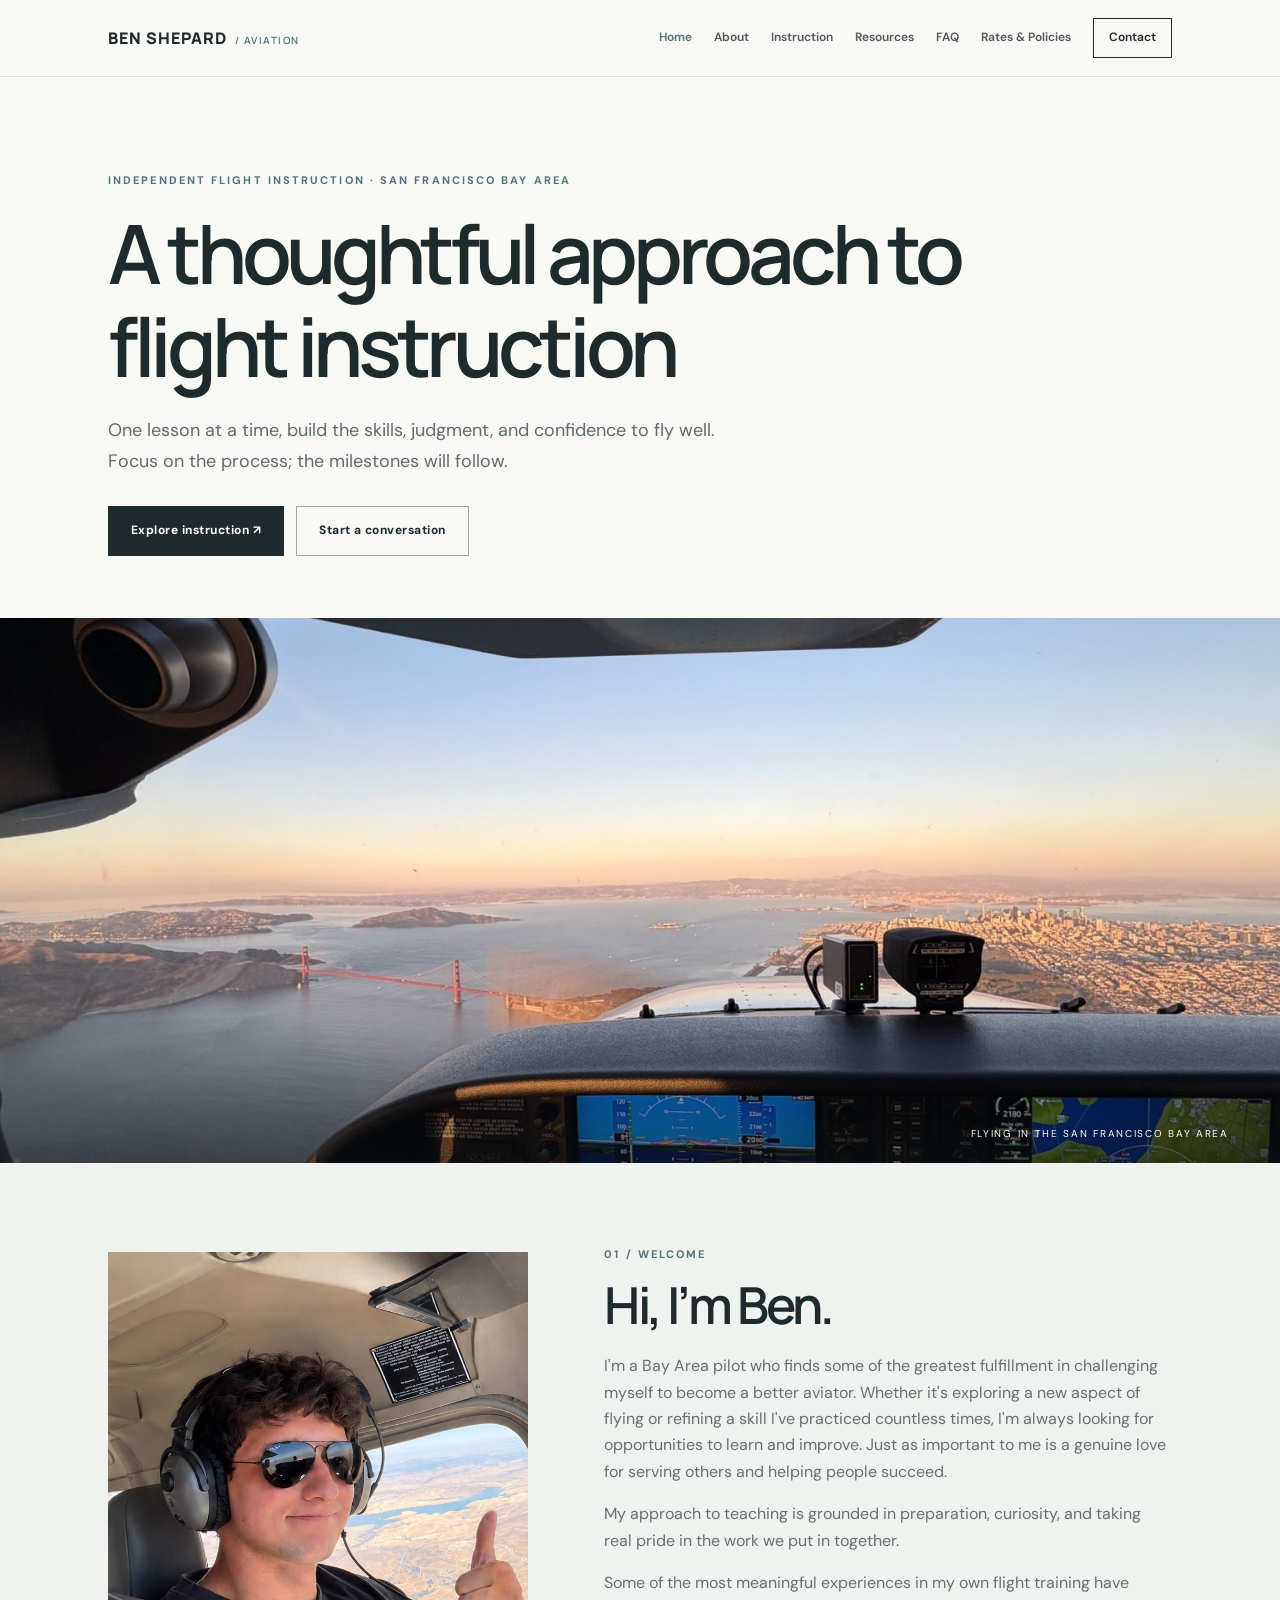
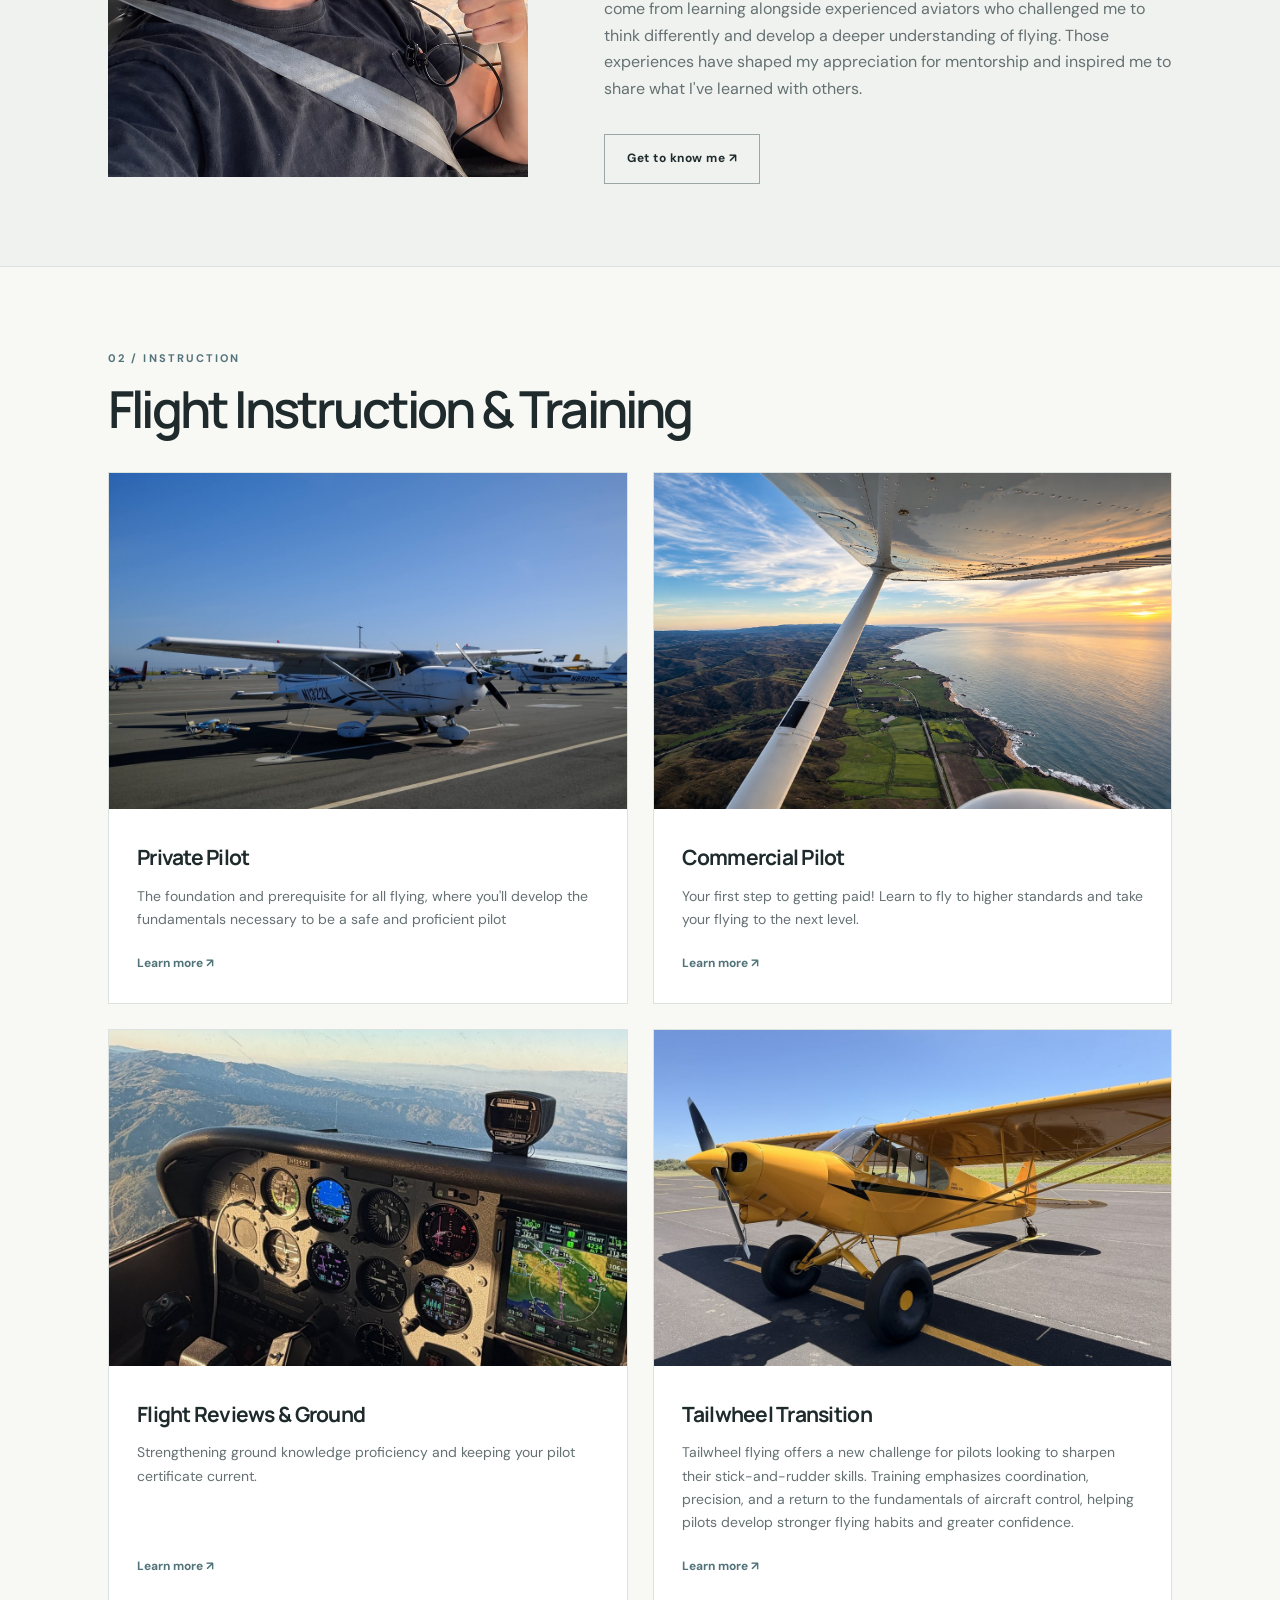
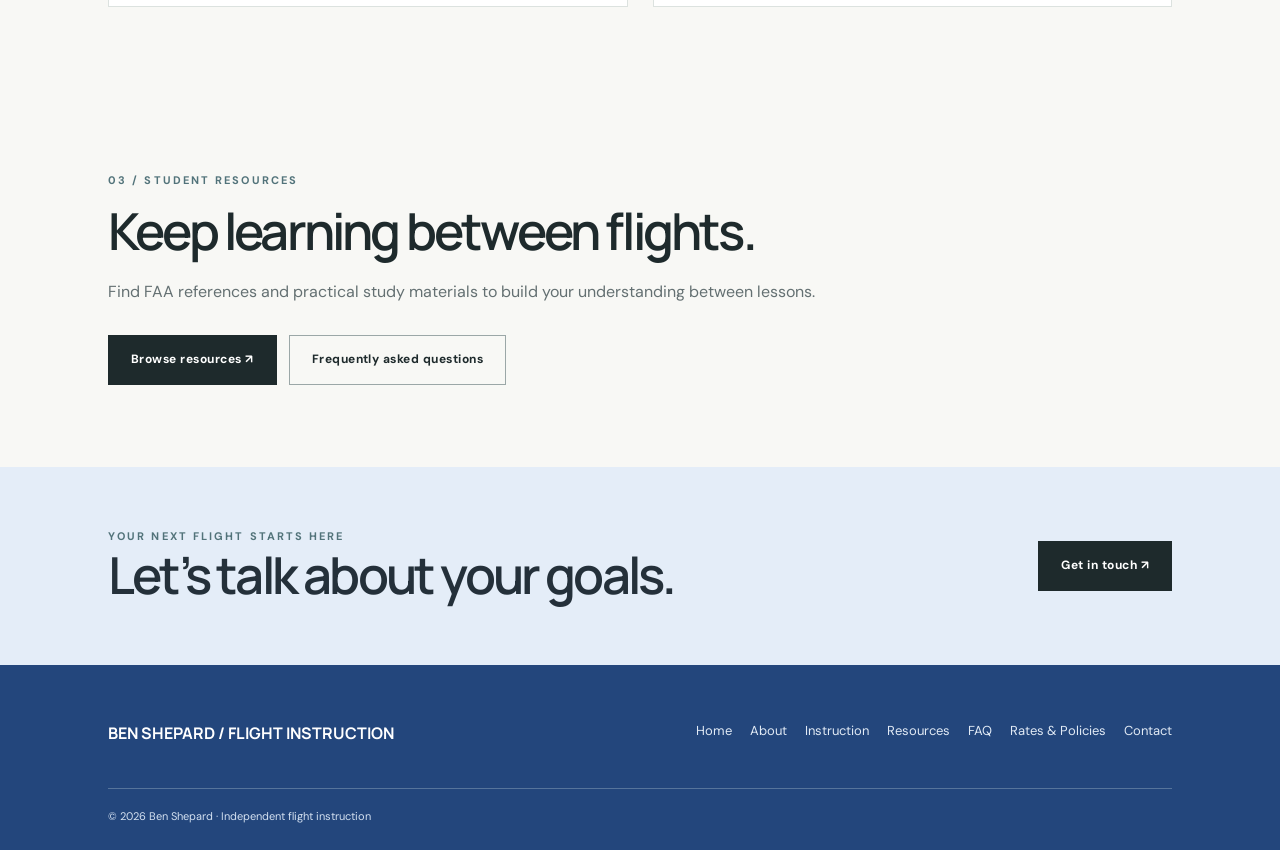
==== commit 56b946b9: "Refresh Oxford Blue website palette" ====
--- a/index.html
+++ b/index.html
@@ -1 +1 @@
-<!doctype html><html lang="en"><head><meta charset="utf-8"><meta name="viewport" content="width=device-width,initial-scale=1"><meta name="theme-color" content="#f8f8f5"><meta name="description" content="Independent flight and ground instruction with Ben Shepard in the Bay Area."><title>Home | Ben Shepard Flight Instruction</title><link rel="icon" href="favicon.svg" type="image/svg+xml"><link rel="stylesheet" href="styles.css?v=20261125-light"></head><body><header class="site-header"><div class="container head-inner"><a class="brand" href="index.html" aria-label="Ben Shepard Home">BEN SHEPARD<span>/ AVIATION</span></a><button type="button" class="menu-toggle" aria-label="Toggle navigation" aria-expanded="false">Menu ☰</button><nav class="nav" aria-label="Main navigation"><a href="index.html" class="active ">Home</a><a href="about.html" class=" ">About</a><a href="instruction.html" class=" ">Instruction</a><a href="resources.html" class=" ">Resources</a><a href="faq.html" class=" ">FAQ</a><a href="rates.html" class=" ">Rates & Policies</a><a href="contact.html" class=" contact-pill">Contact</a></nav></div></header><main><section class="hero"><div class="container"><div class="eyebrow">Independent Flight Instruction · San Francisco Bay Area</div><h1>A thoughtful approach to<br>flight instruction</h1><p class="lede">One lesson at a time, build the skills, judgment, and confidence to fly well. Focus on the process; the milestones will follow.</p><div class="actions"><a class="btn" href="instruction.html">Explore instruction ↗</a><a class="btn outline" href="contact.html">Start a conversation</a></div></div></section><div class="hero-visual"><img src="cockpit-golden-gate.jpg" alt="View from the cockpit of a light aircraft flying over the Golden Gate Bridge and San Francisco at sunset" onerror="this.style.display='none'"><span class="photo-credit">FLYING IN THE SAN FRANCISCO BAY AREA</span></div><section class="section home-introduction"><div class="container welcome-layout"><div class="welcome-portrait"><img src="ben-homepage-about.jpg" alt="Ben smiling in the cockpit of a light airplane, wearing an aviation headset and giving a thumbs-up" loading="lazy" width="800" height="1000" onerror="this.parentElement.style.display='none'"></div><div class="welcome-copy"><div class="eyebrow">01 / WELCOME</div><h2 class="section-title">Hi, I’m Ben.</h2><p class="intro">I'm a Bay Area pilot who finds some of the greatest fulfillment in challenging myself to become a better aviator. Whether it's exploring a new aspect of flying or refining a skill I've practiced countless times, I'm always looking for opportunities to learn and improve. Just as important to me is a genuine love for serving others and helping people succeed.</p><p class="intro">My approach to teaching is grounded in preparation, curiosity, and taking real pride in the work we put in together.</p><p class="intro">Some of the most meaningful experiences in my own flight training have come from learning alongside experienced aviators who challenged me to think differently and develop a deeper understanding of flying. Those experiences have shaped my appreciation for mentorship and inspired me to share what I've learned with others.</p><a class="btn outline" href="about.html">Get to know me ↗</a></div></div></section><section class="section"><div class="container"><div class="eyebrow">02 / INSTRUCTION</div><h2 class="section-title">Flight Instruction &amp; Training</h2><div class="grid instruction-services-grid"><article class="service-card"><img class="training-service-photo" src="training-private.jpg" alt="White Cessna parked on the airport ramp" loading="lazy" onerror="this.style.display='none'"><div class="training-service-body"><h3>Private Pilot</h3><p>The foundation and prerequisite for all flying, where you'll develop the fundamentals necessary to be a safe and proficient pilot</p><a href="instruction.html">Learn more ↗</a></div></article><article class="service-card"><img class="training-service-photo" src="training-commercial.jpg" alt="Aerial view looking down a long airport runway beside the water" loading="lazy" onerror="this.style.display='none'"><div class="training-service-body"><h3>Commercial Pilot</h3><p>Your first step to getting paid! Learn to fly to higher standards and take your flying to the next level.</p><a href="instruction.html">Learn more ↗</a></div></article><article class="service-card"><img class="training-service-photo" src="training-reviews.jpg" alt="Instrument panel in flight over the hills" loading="lazy" onerror="this.style.display='none'"><div class="training-service-body"><h3>Flight Reviews & Ground</h3><p>Strengthening ground knowledge proficiency and keeping your pilot certificate current.</p><a href="instruction.html">Learn more ↗</a></div></article><article class="service-card"><img class="training-service-photo" src="training-tailwheel.jpg" alt="Yellow Piper Super Cub tailwheel airplane parked on the ramp" loading="lazy" onerror="this.style.display='none'"><div class="training-service-body"><h3>Tailwheel Transition</h3><p>Tailwheel flying offers a new challenge for pilots looking to sharpen their stick-and-rudder skills. Training emphasizes coordination, precision, and a return to the fundamentals of aircraft control, helping pilots develop stronger flying habits and greater confidence.</p><a href="instruction.html#tailwheel-transition">Learn more ↗</a></div></article></div></div></section><section class="section"><div class="container"><div class="eyebrow">03 / STUDENT RESOURCES</div><h2 class="section-title">Keep learning between flights.</h2><p class="intro">Find FAA references and practical study materials to build your understanding between lessons.</p><div class="actions"><a href="resources.html" class="btn">Browse resources ↗</a><a href="faq.html" class="btn outline">Frequently asked questions</a></div></div></section><section class="cta"><div class="container cta-row"><div><div class="eyebrow">YOUR NEXT FLIGHT STARTS HERE</div><h2 class="section-title">Let’s talk about your goals.</h2></div><a class="btn" href="contact.html">Get in touch ↗</a></div></section></main><footer class="footer"><div class="container"><div class="foot-top"><div><strong>BEN SHEPARD / FLIGHT INSTRUCTION</strong></div><nav class="foot-nav" aria-label="Footer navigation"><a href="index.html">Home</a><a href="about.html">About</a><a href="instruction.html">Instruction</a><a href="resources.html">Resources</a><a href="faq.html">FAQ</a><a href="rates.html">Rates & Policies</a><a href="contact.html">Contact</a></nav></div><div class="foot-base">© 2026 Ben Shepard · Independent flight instruction</div></div></footer><script src="site.js" defer></script></body></html>+<!doctype html><html lang="en"><head><meta charset="utf-8"><meta name="viewport" content="width=device-width,initial-scale=1"><meta name="theme-color" content="#f8f8f5"><meta name="description" content="Independent flight and ground instruction with Ben Shepard in the Bay Area."><title>Home | Ben Shepard Flight Instruction</title><link rel="icon" href="favicon.svg" type="image/svg+xml"><link rel="stylesheet" href="styles.css?v=20261125-oxford"></head><body><header class="site-header"><div class="container head-inner"><a class="brand" href="index.html" aria-label="Ben Shepard Home">BEN SHEPARD<span>/ AVIATION</span></a><button type="button" class="menu-toggle" aria-label="Toggle navigation" aria-expanded="false">Menu ☰</button><nav class="nav" aria-label="Main navigation"><a href="index.html" class="active ">Home</a><a href="about.html" class=" ">About</a><a href="instruction.html" class=" ">Instruction</a><a href="resources.html" class=" ">Resources</a><a href="faq.html" class=" ">FAQ</a><a href="rates.html" class=" ">Rates & Policies</a><a href="contact.html" class=" contact-pill">Contact</a></nav></div></header><main><section class="hero"><div class="container"><div class="eyebrow">Independent Flight Instruction · San Francisco Bay Area</div><h1>A thoughtful approach to<br>flight instruction</h1><p class="lede">One lesson at a time, build the skills, judgment, and confidence to fly well. Focus on the process; the milestones will follow.</p><div class="actions"><a class="btn" href="instruction.html">Explore instruction ↗</a><a class="btn outline" href="contact.html">Start a conversation</a></div></div></section><div class="hero-visual"><img src="cockpit-golden-gate.jpg" alt="View from the cockpit of a light aircraft flying over the Golden Gate Bridge and San Francisco at sunset" onerror="this.style.display='none'"><span class="photo-credit">FLYING IN THE SAN FRANCISCO BAY AREA</span></div><section class="section home-introduction"><div class="container welcome-layout"><div class="welcome-portrait"><img src="ben-homepage-about.jpg" alt="Ben smiling in the cockpit of a light airplane, wearing an aviation headset and giving a thumbs-up" loading="lazy" width="800" height="1000" onerror="this.parentElement.style.display='none'"></div><div class="welcome-copy"><div class="eyebrow">01 / WELCOME</div><h2 class="section-title">Hi, I’m Ben.</h2><p class="intro">I'm a Bay Area pilot who finds some of the greatest fulfillment in challenging myself to become a better aviator. Whether it's exploring a new aspect of flying or refining a skill I've practiced countless times, I'm always looking for opportunities to learn and improve. Just as important to me is a genuine love for serving others and helping people succeed.</p><p class="intro">My approach to teaching is grounded in preparation, curiosity, and taking real pride in the work we put in together.</p><p class="intro">Some of the most meaningful experiences in my own flight training have come from learning alongside experienced aviators who challenged me to think differently and develop a deeper understanding of flying. Those experiences have shaped my appreciation for mentorship and inspired me to share what I've learned with others.</p><a class="btn outline" href="about.html">Get to know me ↗</a></div></div></section><section class="section"><div class="container"><div class="eyebrow">02 / INSTRUCTION</div><h2 class="section-title">Flight Instruction &amp; Training</h2><div class="grid instruction-services-grid"><article class="service-card"><img class="training-service-photo" src="training-private.jpg" alt="White Cessna parked on the airport ramp" loading="lazy" onerror="this.style.display='none'"><div class="training-service-body"><h3>Private Pilot</h3><p>The foundation and prerequisite for all flying, where you'll develop the fundamentals necessary to be a safe and proficient pilot</p><a href="instruction.html">Learn more ↗</a></div></article><article class="service-card"><img class="training-service-photo" src="training-commercial.jpg" alt="Aerial view looking down a long airport runway beside the water" loading="lazy" onerror="this.style.display='none'"><div class="training-service-body"><h3>Commercial Pilot</h3><p>Your first step to getting paid! Learn to fly to higher standards and take your flying to the next level.</p><a href="instruction.html">Learn more ↗</a></div></article><article class="service-card"><img class="training-service-photo" src="training-reviews.jpg" alt="Instrument panel in flight over the hills" loading="lazy" onerror="this.style.display='none'"><div class="training-service-body"><h3>Flight Reviews & Ground</h3><p>Strengthening ground knowledge proficiency and keeping your pilot certificate current.</p><a href="instruction.html">Learn more ↗</a></div></article><article class="service-card"><img class="training-service-photo" src="training-tailwheel.jpg" alt="Yellow Piper Super Cub tailwheel airplane parked on the ramp" loading="lazy" onerror="this.style.display='none'"><div class="training-service-body"><h3>Tailwheel Transition</h3><p>Tailwheel flying offers a new challenge for pilots looking to sharpen their stick-and-rudder skills. Training emphasizes coordination, precision, and a return to the fundamentals of aircraft control, helping pilots develop stronger flying habits and greater confidence.</p><a href="instruction.html#tailwheel-transition">Learn more ↗</a></div></article></div></div></section><section class="section"><div class="container"><div class="eyebrow">03 / STUDENT RESOURCES</div><h2 class="section-title">Keep learning between flights.</h2><p class="intro">Find FAA references and practical study materials to build your understanding between lessons.</p><div class="actions"><a href="resources.html" class="btn">Browse resources ↗</a><a href="faq.html" class="btn outline">Frequently asked questions</a></div></div></section><section class="cta"><div class="container cta-row"><div><div class="eyebrow">YOUR NEXT FLIGHT STARTS HERE</div><h2 class="section-title">Let’s talk about your goals.</h2></div><a class="btn" href="contact.html">Get in touch ↗</a></div></section></main><footer class="footer"><div class="container"><div class="foot-top"><div><strong>BEN SHEPARD / FLIGHT INSTRUCTION</strong></div><nav class="foot-nav" aria-label="Footer navigation"><a href="index.html">Home</a><a href="about.html">About</a><a href="instruction.html">Instruction</a><a href="resources.html">Resources</a><a href="faq.html">FAQ</a><a href="rates.html">Rates & Policies</a><a href="contact.html">Contact</a></nav></div><div class="foot-base">© 2026 Ben Shepard · Independent flight instruction</div></div></footer><script src="site.js" defer></script></body></html>
--- a/styles.css
+++ b/styles.css
@@ -70,35 +70,32 @@
 .about-me-split .about-flight-photo-second{aspect-ratio:1359/1536}
 @media(max-width:720px){.about-me-split .about-photo-and-background{padding-top:0}}
 
+/* Responsive menu for tablet widths */
+@media(max-width:850px){.menu-toggle{display:block}.nav{display:none;position:absolute;left:0;right:0;top:76px;background:var(--bg);padding:20px;border-bottom:1px solid var(--line);flex-direction:column;align-items:stretch;gap:0}.nav.open{display:flex}.nav a{padding:12px 0;font-size:14px}}
 
-/* Course syllabus navigation and lesson plans */
-.content-card{display:flex;flex-direction:column}
-.content-card h3{margin-top:0}
-.content-card p:last-of-type{margin-bottom:22px}
-.content-card .lesson-card-link{display:inline-flex;align-items:center;justify-content:space-between;gap:24px;align-self:flex-start;margin-top:auto;border:1px solid #9ba7a7;padding:10px 15px;font-size:12px;font-weight:700;letter-spacing:.02em;color:var(--ink);transition:background-color .15s,border-color .15s}
-.content-card .lesson-card-link:hover{background:var(--sand);border-color:var(--accent)}
-.lesson-index-section{padding-top:54px;padding-bottom:50px;scroll-margin-top:88px}
-.lesson-index{display:grid;grid-template-columns:repeat(3,minmax(0,1fr));gap:12px;margin:28px 0 20px}
-.lesson-index a{display:flex;align-items:center;justify-content:space-between;gap:12px;background:var(--paper);border:1px solid var(--line);padding:16px 19px;font-size:14px;font-weight:700;line-height:1.4}
-.lesson-index a:hover{border-color:var(--accent);background:#f5f7f4}
-.lesson-index a span{color:var(--accent)}
-.lesson-main{padding-top:5px;padding-bottom:85px}
-.lesson-section{padding:65px 0 70px;border-bottom:1px solid var(--line);scroll-margin-top:91px}
-.lesson-section:last-child{border-bottom:none}
-.lesson-section-heading{display:flex;align-items:flex-start;justify-content:space-between;gap:26px}
-.lesson-section-heading h2{font-family:Manrope,sans-serif;font-weight:600;font-size:clamp(29px,3.5vw,43px);letter-spacing:-.05em;line-height:1.2;margin:10px 0 16px}
-.lesson-section-heading p{color:var(--muted);font-size:16px;max-width:740px;margin:0}
-.lesson-type{color:var(--accent);font-size:11px;font-weight:700;letter-spacing:.15em;text-transform:uppercase}
-.lesson-back,.lesson-top{color:var(--accent);font-size:12px;font-weight:700}
-.lesson-back{white-space:nowrap;padding-top:8px}
-.lesson-back:hover,.lesson-top:hover{text-decoration:underline}
-.lesson-steps{padding:0;margin:34px 0 22px;list-style:none;border-top:1px solid var(--line)}
-.lesson-steps li{display:grid;grid-template-columns:44px minmax(0,1fr);gap:18px;padding:20px 0;border-bottom:1px solid var(--line)}
-.lesson-number{font-family:Manrope,sans-serif;font-size:12px;font-weight:700;letter-spacing:.09em;color:var(--accent);padding-top:3px}
-.lesson-steps h3{font-family:Manrope,sans-serif;font-size:18px;letter-spacing:-.025em;line-height:1.4;margin:0 0 5px}
-.lesson-steps p{font-size:14px;color:var(--muted);margin:0;max-width:850px}
-.lesson-note{background:#edf1ee;padding:16px 20px;font-size:13px;color:#435456;margin:25px 0}
-.lesson-top{display:inline-block;margin-top:4px}
-@media(max-width:850px){.menu-toggle{display:block}.nav{display:none;position:absolute;left:0;right:0;top:76px;background:var(--bg);padding:20px;border-bottom:1px solid var(--line);flex-direction:column;align-items:stretch;gap:0}.nav.open{display:flex}.nav a{padding:12px 0;font-size:14px}}
-@media(max-width:720px){.lesson-index{grid-template-columns:repeat(2,minmax(0,1fr))}.lesson-section{padding:50px 0}.lesson-section-heading{display:block}.lesson-back{display:inline-block;margin-top:12px}}
-@media(max-width:480px){.lesson-index{grid-template-columns:1fr}.lesson-steps li{grid-template-columns:30px minmax(0,1fr);gap:14px}.lesson-index-section{padding-top:45px}}
+/* Private pilot reference links */
+.private-pilot-resource + .private-pilot-resource{margin-top:25px;padding-top:23px;border-top:1px solid var(--line)}
+.private-pilot-resource p{margin:0 0 15px}
+.instruction-resource-link{display:inline-flex;align-items:center;justify-content:space-between;gap:24px;border:1px solid #9ba7a7;padding:10px 15px;font-size:12px;font-weight:700;letter-spacing:.02em;color:var(--ink);transition:background-color .15s,border-color .15s}
+.instruction-resource-link:hover{background:var(--sand);border-color:var(--accent)}
+
+
+/* Oxford Blue accents: emphasis on page sections and footers, not buttons or type. */
+:root{
+  --oxford:#23467c;
+  --oxford-light:#eaf0f8;
+  --oxford-line:#d4deeb;
+}
+/* Preserve the predominantly white editorial design; cool the alternating sections. */
+.section.alt{background:#eef3f9}
+.cta{background:#e4edf8}
+.cta .section-title{color:#24303a}
+/* The dark Oxford Blue footer is the principal new color statement site-wide. */
+.footer{background:var(--oxford);color:#fff}
+.footer strong{color:#fff}
+.footer p,.footer a{color:#e1eaf5}
+.footer a:hover{color:#fff}
+.foot-base{border-top-color:#56749b;color:#d4e1f1}
+/* A very subtle blue tint in supporting information blocks. */
+.notice,.lesson-note{background:#eef3fa;border-left-color:#5476a3;color:#3f526c}
+/* Intentionally leave .btn, .btn.outline, and primary text styling unchanged. */
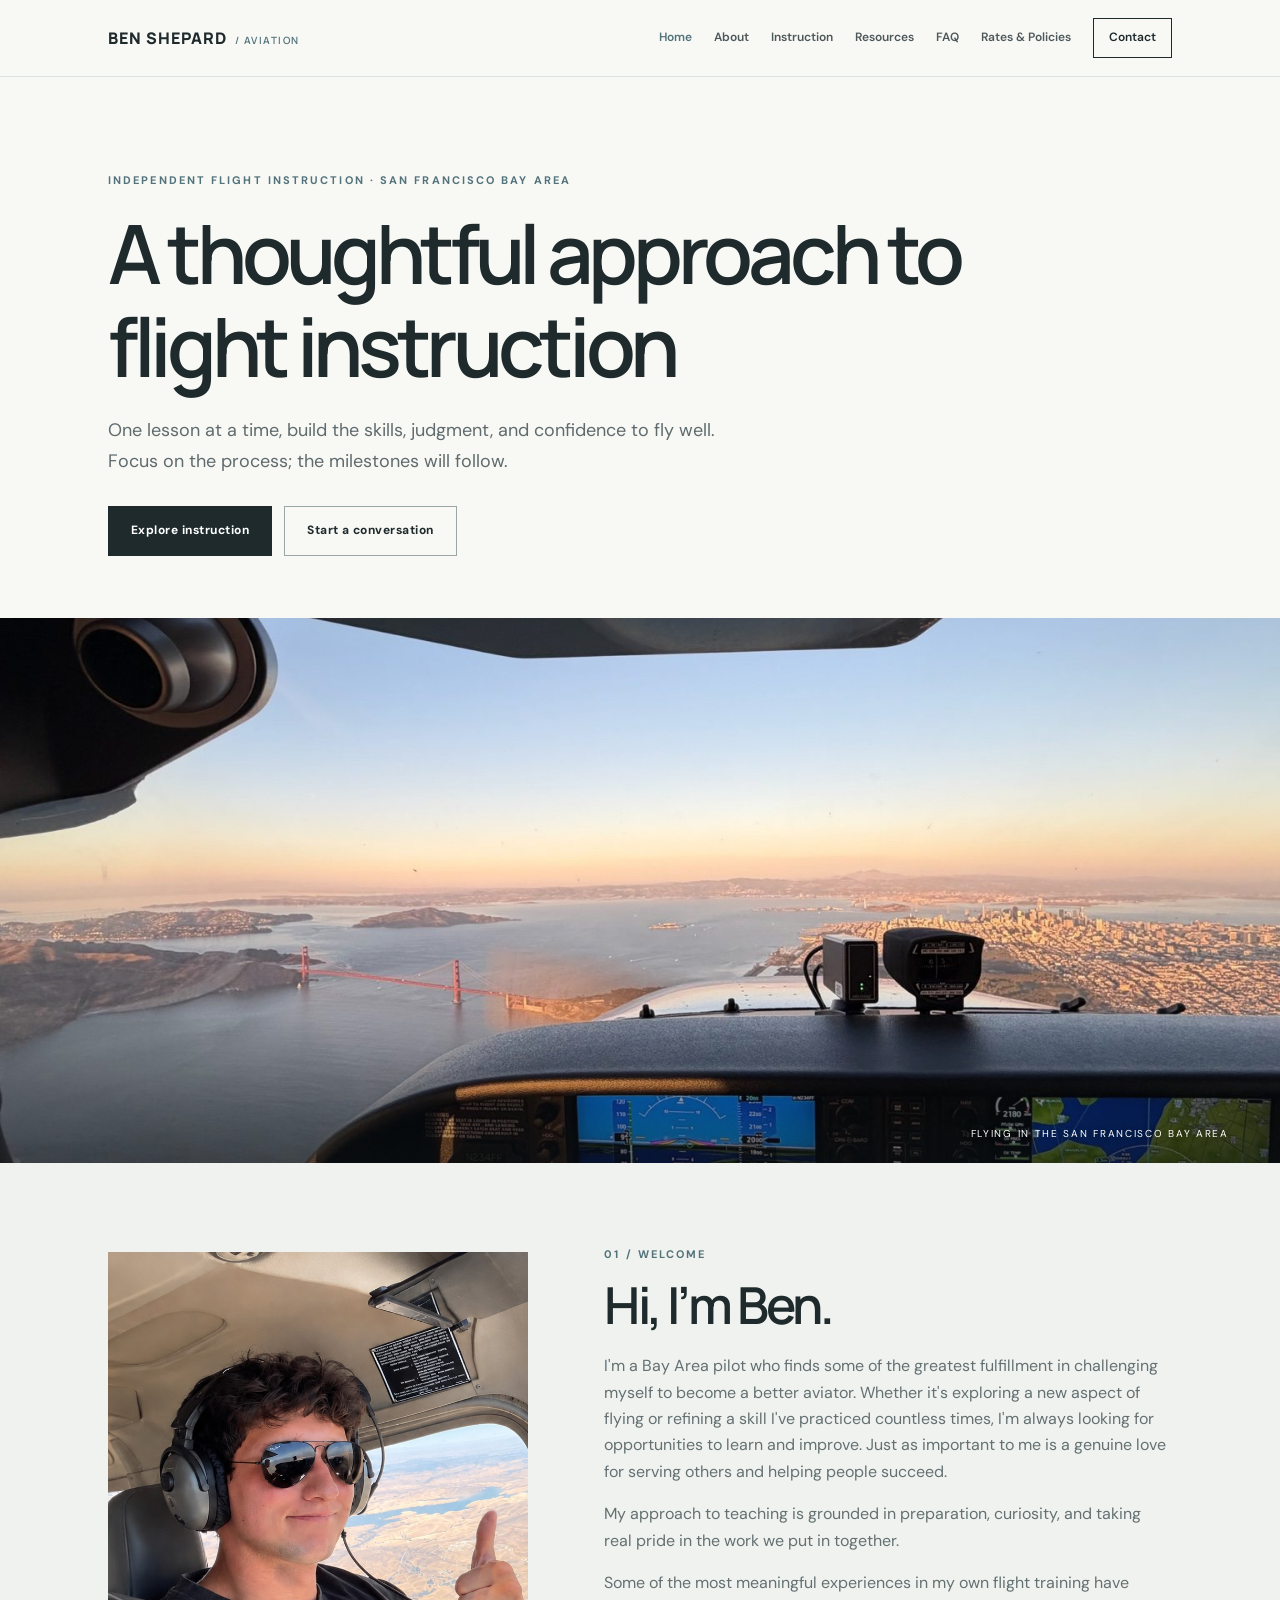
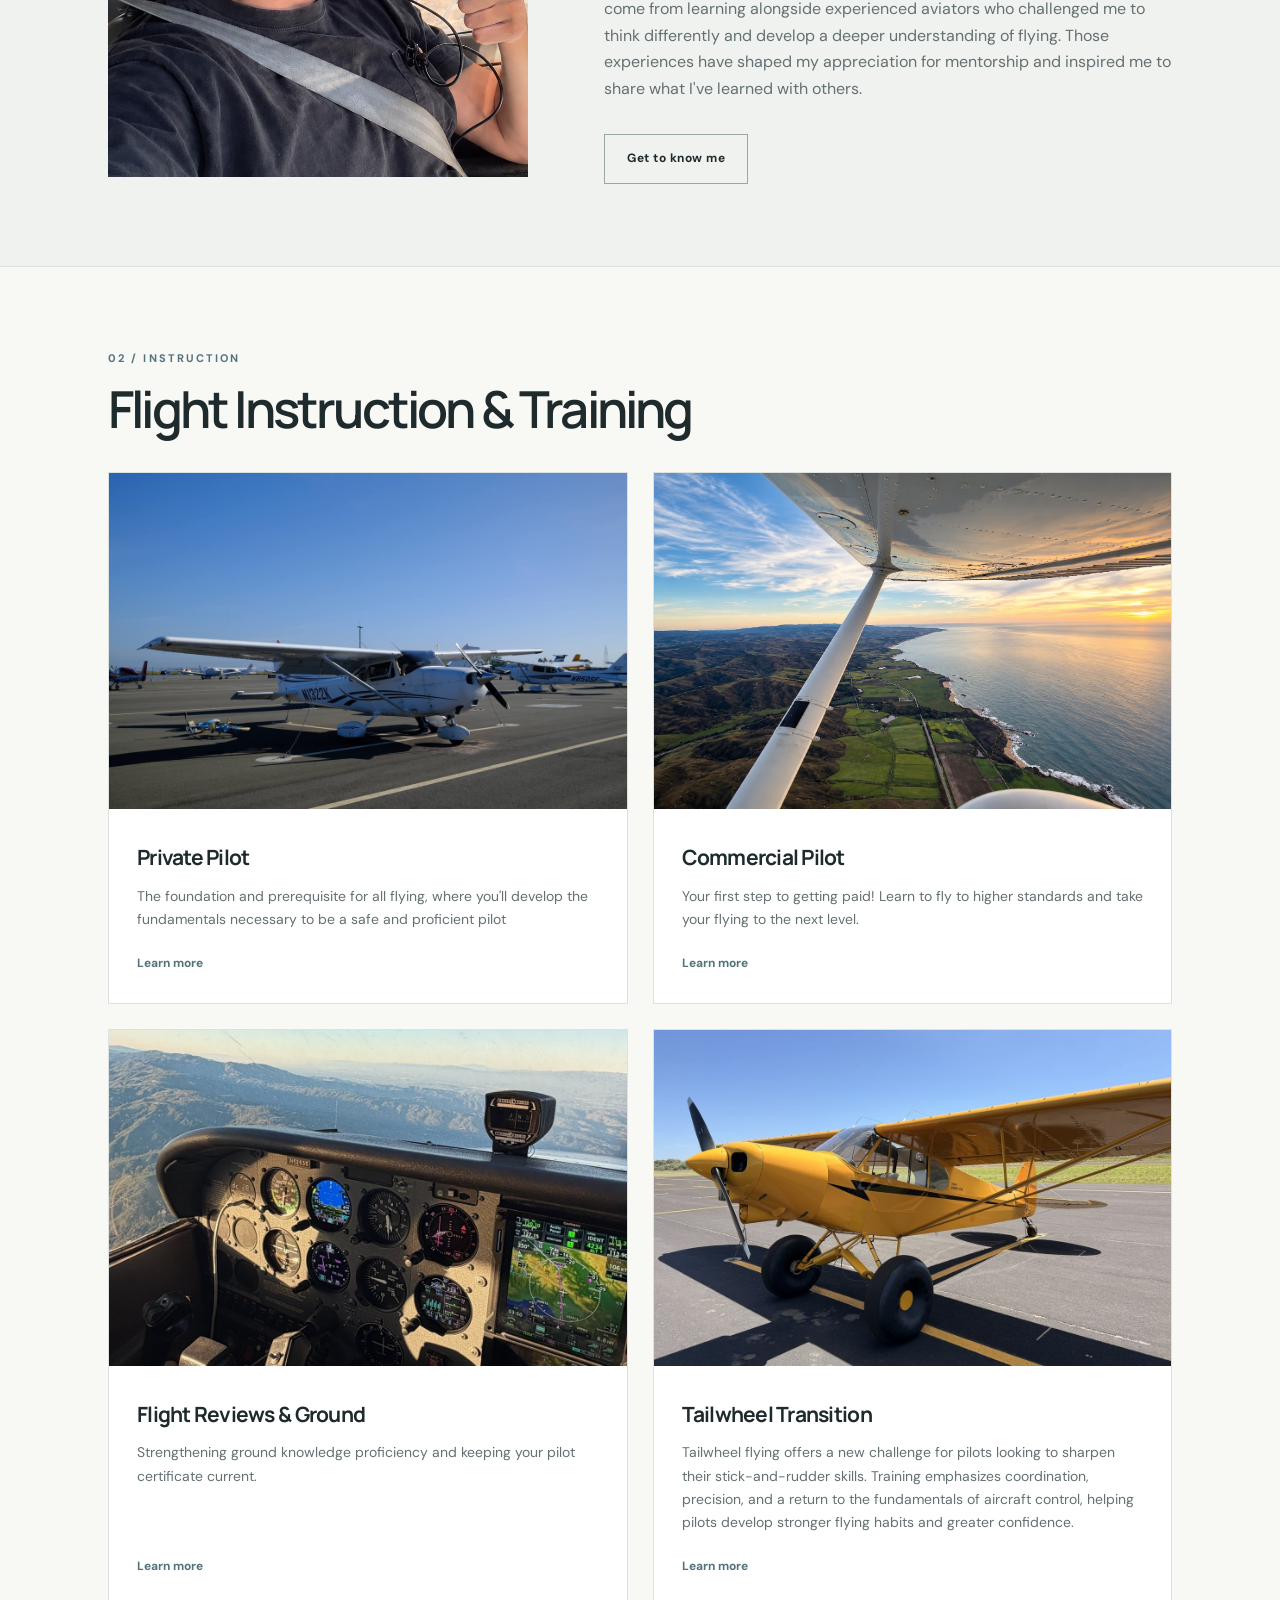
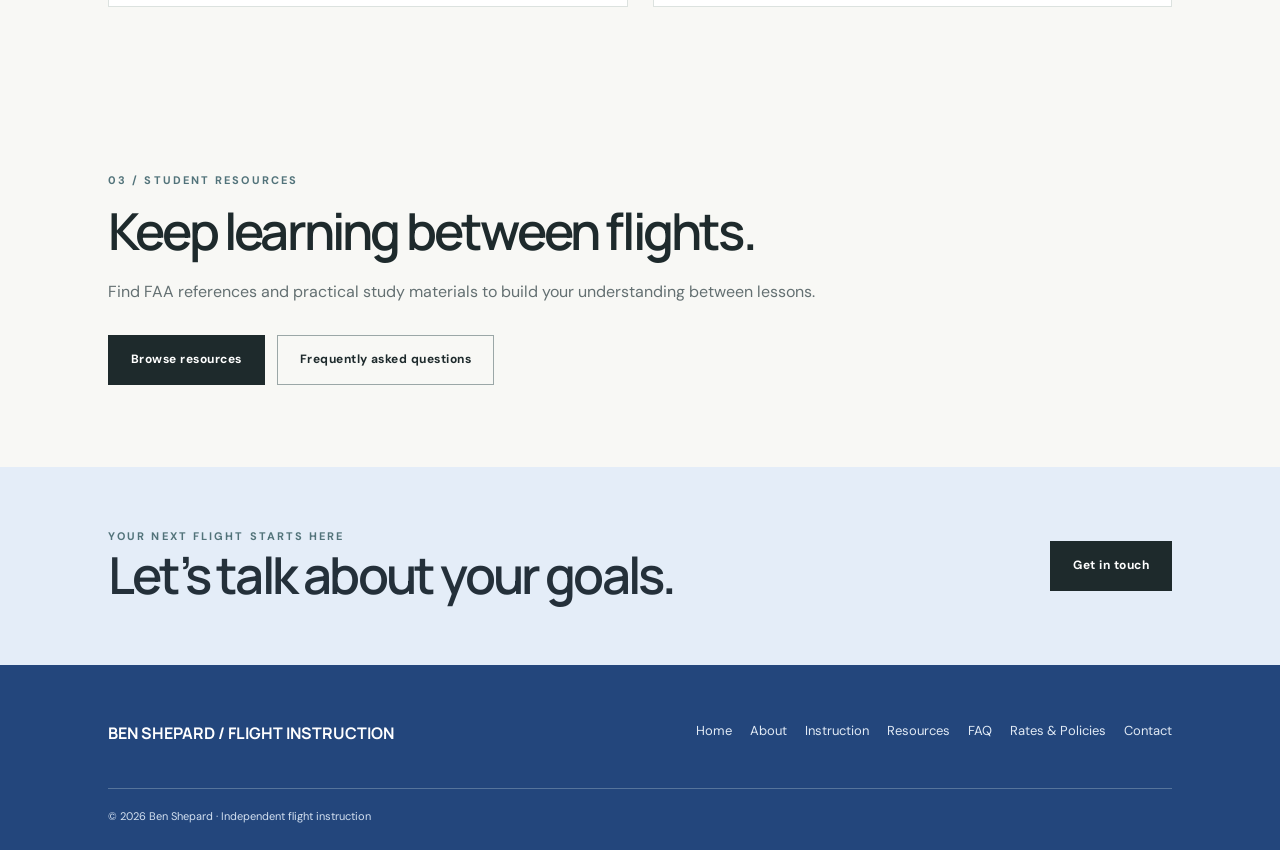
==== commit d320a4cd: "Remove decorative arrow symbols from link and button labels" ====
--- a/index.html
+++ b/index.html
@@ -1 +1 @@
-<!doctype html><html lang="en"><head><meta charset="utf-8"><meta name="viewport" content="width=device-width,initial-scale=1"><meta name="theme-color" content="#f8f8f5"><meta name="description" content="Independent flight and ground instruction with Ben Shepard in the Bay Area."><title>Home | Ben Shepard Flight Instruction</title><link rel="icon" href="favicon.svg" type="image/svg+xml"><link rel="stylesheet" href="styles.css?v=20261125-oxford"></head><body><header class="site-header"><div class="container head-inner"><a class="brand" href="index.html" aria-label="Ben Shepard Home">BEN SHEPARD<span>/ AVIATION</span></a><button type="button" class="menu-toggle" aria-label="Toggle navigation" aria-expanded="false">Menu ☰</button><nav class="nav" aria-label="Main navigation"><a href="index.html" class="active ">Home</a><a href="about.html" class=" ">About</a><a href="instruction.html" class=" ">Instruction</a><a href="resources.html" class=" ">Resources</a><a href="faq.html" class=" ">FAQ</a><a href="rates.html" class=" ">Rates & Policies</a><a href="contact.html" class=" contact-pill">Contact</a></nav></div></header><main><section class="hero"><div class="container"><div class="eyebrow">Independent Flight Instruction · San Francisco Bay Area</div><h1>A thoughtful approach to<br>flight instruction</h1><p class="lede">One lesson at a time, build the skills, judgment, and confidence to fly well. Focus on the process; the milestones will follow.</p><div class="actions"><a class="btn" href="instruction.html">Explore instruction ↗</a><a class="btn outline" href="contact.html">Start a conversation</a></div></div></section><div class="hero-visual"><img src="cockpit-golden-gate.jpg" alt="View from the cockpit of a light aircraft flying over the Golden Gate Bridge and San Francisco at sunset" onerror="this.style.display='none'"><span class="photo-credit">FLYING IN THE SAN FRANCISCO BAY AREA</span></div><section class="section home-introduction"><div class="container welcome-layout"><div class="welcome-portrait"><img src="ben-homepage-about.jpg" alt="Ben smiling in the cockpit of a light airplane, wearing an aviation headset and giving a thumbs-up" loading="lazy" width="800" height="1000" onerror="this.parentElement.style.display='none'"></div><div class="welcome-copy"><div class="eyebrow">01 / WELCOME</div><h2 class="section-title">Hi, I’m Ben.</h2><p class="intro">I'm a Bay Area pilot who finds some of the greatest fulfillment in challenging myself to become a better aviator. Whether it's exploring a new aspect of flying or refining a skill I've practiced countless times, I'm always looking for opportunities to learn and improve. Just as important to me is a genuine love for serving others and helping people succeed.</p><p class="intro">My approach to teaching is grounded in preparation, curiosity, and taking real pride in the work we put in together.</p><p class="intro">Some of the most meaningful experiences in my own flight training have come from learning alongside experienced aviators who challenged me to think differently and develop a deeper understanding of flying. Those experiences have shaped my appreciation for mentorship and inspired me to share what I've learned with others.</p><a class="btn outline" href="about.html">Get to know me ↗</a></div></div></section><section class="section"><div class="container"><div class="eyebrow">02 / INSTRUCTION</div><h2 class="section-title">Flight Instruction &amp; Training</h2><div class="grid instruction-services-grid"><article class="service-card"><img class="training-service-photo" src="training-private.jpg" alt="White Cessna parked on the airport ramp" loading="lazy" onerror="this.style.display='none'"><div class="training-service-body"><h3>Private Pilot</h3><p>The foundation and prerequisite for all flying, where you'll develop the fundamentals necessary to be a safe and proficient pilot</p><a href="instruction.html">Learn more ↗</a></div></article><article class="service-card"><img class="training-service-photo" src="training-commercial.jpg" alt="Aerial view looking down a long airport runway beside the water" loading="lazy" onerror="this.style.display='none'"><div class="training-service-body"><h3>Commercial Pilot</h3><p>Your first step to getting paid! Learn to fly to higher standards and take your flying to the next level.</p><a href="instruction.html">Learn more ↗</a></div></article><article class="service-card"><img class="training-service-photo" src="training-reviews.jpg" alt="Instrument panel in flight over the hills" loading="lazy" onerror="this.style.display='none'"><div class="training-service-body"><h3>Flight Reviews & Ground</h3><p>Strengthening ground knowledge proficiency and keeping your pilot certificate current.</p><a href="instruction.html">Learn more ↗</a></div></article><article class="service-card"><img class="training-service-photo" src="training-tailwheel.jpg" alt="Yellow Piper Super Cub tailwheel airplane parked on the ramp" loading="lazy" onerror="this.style.display='none'"><div class="training-service-body"><h3>Tailwheel Transition</h3><p>Tailwheel flying offers a new challenge for pilots looking to sharpen their stick-and-rudder skills. Training emphasizes coordination, precision, and a return to the fundamentals of aircraft control, helping pilots develop stronger flying habits and greater confidence.</p><a href="instruction.html#tailwheel-transition">Learn more ↗</a></div></article></div></div></section><section class="section"><div class="container"><div class="eyebrow">03 / STUDENT RESOURCES</div><h2 class="section-title">Keep learning between flights.</h2><p class="intro">Find FAA references and practical study materials to build your understanding between lessons.</p><div class="actions"><a href="resources.html" class="btn">Browse resources ↗</a><a href="faq.html" class="btn outline">Frequently asked questions</a></div></div></section><section class="cta"><div class="container cta-row"><div><div class="eyebrow">YOUR NEXT FLIGHT STARTS HERE</div><h2 class="section-title">Let’s talk about your goals.</h2></div><a class="btn" href="contact.html">Get in touch ↗</a></div></section></main><footer class="footer"><div class="container"><div class="foot-top"><div><strong>BEN SHEPARD / FLIGHT INSTRUCTION</strong></div><nav class="foot-nav" aria-label="Footer navigation"><a href="index.html">Home</a><a href="about.html">About</a><a href="instruction.html">Instruction</a><a href="resources.html">Resources</a><a href="faq.html">FAQ</a><a href="rates.html">Rates & Policies</a><a href="contact.html">Contact</a></nav></div><div class="foot-base">© 2026 Ben Shepard · Independent flight instruction</div></div></footer><script src="site.js" defer></script></body></html>+<!doctype html><html lang="en"><head><meta charset="utf-8"><meta name="viewport" content="width=device-width,initial-scale=1"><meta name="theme-color" content="#f8f8f5"><meta name="description" content="Independent flight and ground instruction with Ben Shepard in the Bay Area."><title>Home | Ben Shepard Flight Instruction</title><link rel="icon" href="favicon.svg" type="image/svg+xml"><link rel="stylesheet" href="styles.css?v=20261125-oxford"></head><body><header class="site-header"><div class="container head-inner"><a class="brand" href="index.html" aria-label="Ben Shepard Home">BEN SHEPARD<span>/ AVIATION</span></a><button type="button" class="menu-toggle" aria-label="Toggle navigation" aria-expanded="false">Menu ☰</button><nav class="nav" aria-label="Main navigation"><a href="index.html" class="active ">Home</a><a href="about.html" class=" ">About</a><a href="instruction.html" class=" ">Instruction</a><a href="resources.html" class=" ">Resources</a><a href="faq.html" class=" ">FAQ</a><a href="rates.html" class=" ">Rates & Policies</a><a href="contact.html" class=" contact-pill">Contact</a></nav></div></header><main><section class="hero"><div class="container"><div class="eyebrow">Independent Flight Instruction · San Francisco Bay Area</div><h1>A thoughtful approach to<br>flight instruction</h1><p class="lede">One lesson at a time, build the skills, judgment, and confidence to fly well. Focus on the process; the milestones will follow.</p><div class="actions"><a class="btn" href="instruction.html">Explore instruction</a><a class="btn outline" href="contact.html">Start a conversation</a></div></div></section><div class="hero-visual"><img src="cockpit-golden-gate.jpg" alt="View from the cockpit of a light aircraft flying over the Golden Gate Bridge and San Francisco at sunset" onerror="this.style.display='none'"><span class="photo-credit">FLYING IN THE SAN FRANCISCO BAY AREA</span></div><section class="section home-introduction"><div class="container welcome-layout"><div class="welcome-portrait"><img src="ben-homepage-about.jpg" alt="Ben smiling in the cockpit of a light airplane, wearing an aviation headset and giving a thumbs-up" loading="lazy" width="800" height="1000" onerror="this.parentElement.style.display='none'"></div><div class="welcome-copy"><div class="eyebrow">01 / WELCOME</div><h2 class="section-title">Hi, I’m Ben.</h2><p class="intro">I'm a Bay Area pilot who finds some of the greatest fulfillment in challenging myself to become a better aviator. Whether it's exploring a new aspect of flying or refining a skill I've practiced countless times, I'm always looking for opportunities to learn and improve. Just as important to me is a genuine love for serving others and helping people succeed.</p><p class="intro">My approach to teaching is grounded in preparation, curiosity, and taking real pride in the work we put in together.</p><p class="intro">Some of the most meaningful experiences in my own flight training have come from learning alongside experienced aviators who challenged me to think differently and develop a deeper understanding of flying. Those experiences have shaped my appreciation for mentorship and inspired me to share what I've learned with others.</p><a class="btn outline" href="about.html">Get to know me</a></div></div></section><section class="section"><div class="container"><div class="eyebrow">02 / INSTRUCTION</div><h2 class="section-title">Flight Instruction &amp; Training</h2><div class="grid instruction-services-grid"><article class="service-card"><img class="training-service-photo" src="training-private.jpg" alt="White Cessna parked on the airport ramp" loading="lazy" onerror="this.style.display='none'"><div class="training-service-body"><h3>Private Pilot</h3><p>The foundation and prerequisite for all flying, where you'll develop the fundamentals necessary to be a safe and proficient pilot</p><a href="instruction.html">Learn more</a></div></article><article class="service-card"><img class="training-service-photo" src="training-commercial.jpg" alt="Aerial view looking down a long airport runway beside the water" loading="lazy" onerror="this.style.display='none'"><div class="training-service-body"><h3>Commercial Pilot</h3><p>Your first step to getting paid! Learn to fly to higher standards and take your flying to the next level.</p><a href="instruction.html">Learn more</a></div></article><article class="service-card"><img class="training-service-photo" src="training-reviews.jpg" alt="Instrument panel in flight over the hills" loading="lazy" onerror="this.style.display='none'"><div class="training-service-body"><h3>Flight Reviews & Ground</h3><p>Strengthening ground knowledge proficiency and keeping your pilot certificate current.</p><a href="instruction.html">Learn more</a></div></article><article class="service-card"><img class="training-service-photo" src="training-tailwheel.jpg" alt="Yellow Piper Super Cub tailwheel airplane parked on the ramp" loading="lazy" onerror="this.style.display='none'"><div class="training-service-body"><h3>Tailwheel Transition</h3><p>Tailwheel flying offers a new challenge for pilots looking to sharpen their stick-and-rudder skills. Training emphasizes coordination, precision, and a return to the fundamentals of aircraft control, helping pilots develop stronger flying habits and greater confidence.</p><a href="instruction.html#tailwheel-transition">Learn more</a></div></article></div></div></section><section class="section"><div class="container"><div class="eyebrow">03 / STUDENT RESOURCES</div><h2 class="section-title">Keep learning between flights.</h2><p class="intro">Find FAA references and practical study materials to build your understanding between lessons.</p><div class="actions"><a href="resources.html" class="btn">Browse resources</a><a href="faq.html" class="btn outline">Frequently asked questions</a></div></div></section><section class="cta"><div class="container cta-row"><div><div class="eyebrow">YOUR NEXT FLIGHT STARTS HERE</div><h2 class="section-title">Let’s talk about your goals.</h2></div><a class="btn" href="contact.html">Get in touch</a></div></section></main><footer class="footer"><div class="container"><div class="foot-top"><div><strong>BEN SHEPARD / FLIGHT INSTRUCTION</strong></div><nav class="foot-nav" aria-label="Footer navigation"><a href="index.html">Home</a><a href="about.html">About</a><a href="instruction.html">Instruction</a><a href="resources.html">Resources</a><a href="faq.html">FAQ</a><a href="rates.html">Rates & Policies</a><a href="contact.html">Contact</a></nav></div><div class="foot-base">© 2026 Ben Shepard · Independent flight instruction</div></div></footer><script src="site.js" defer></script></body></html>
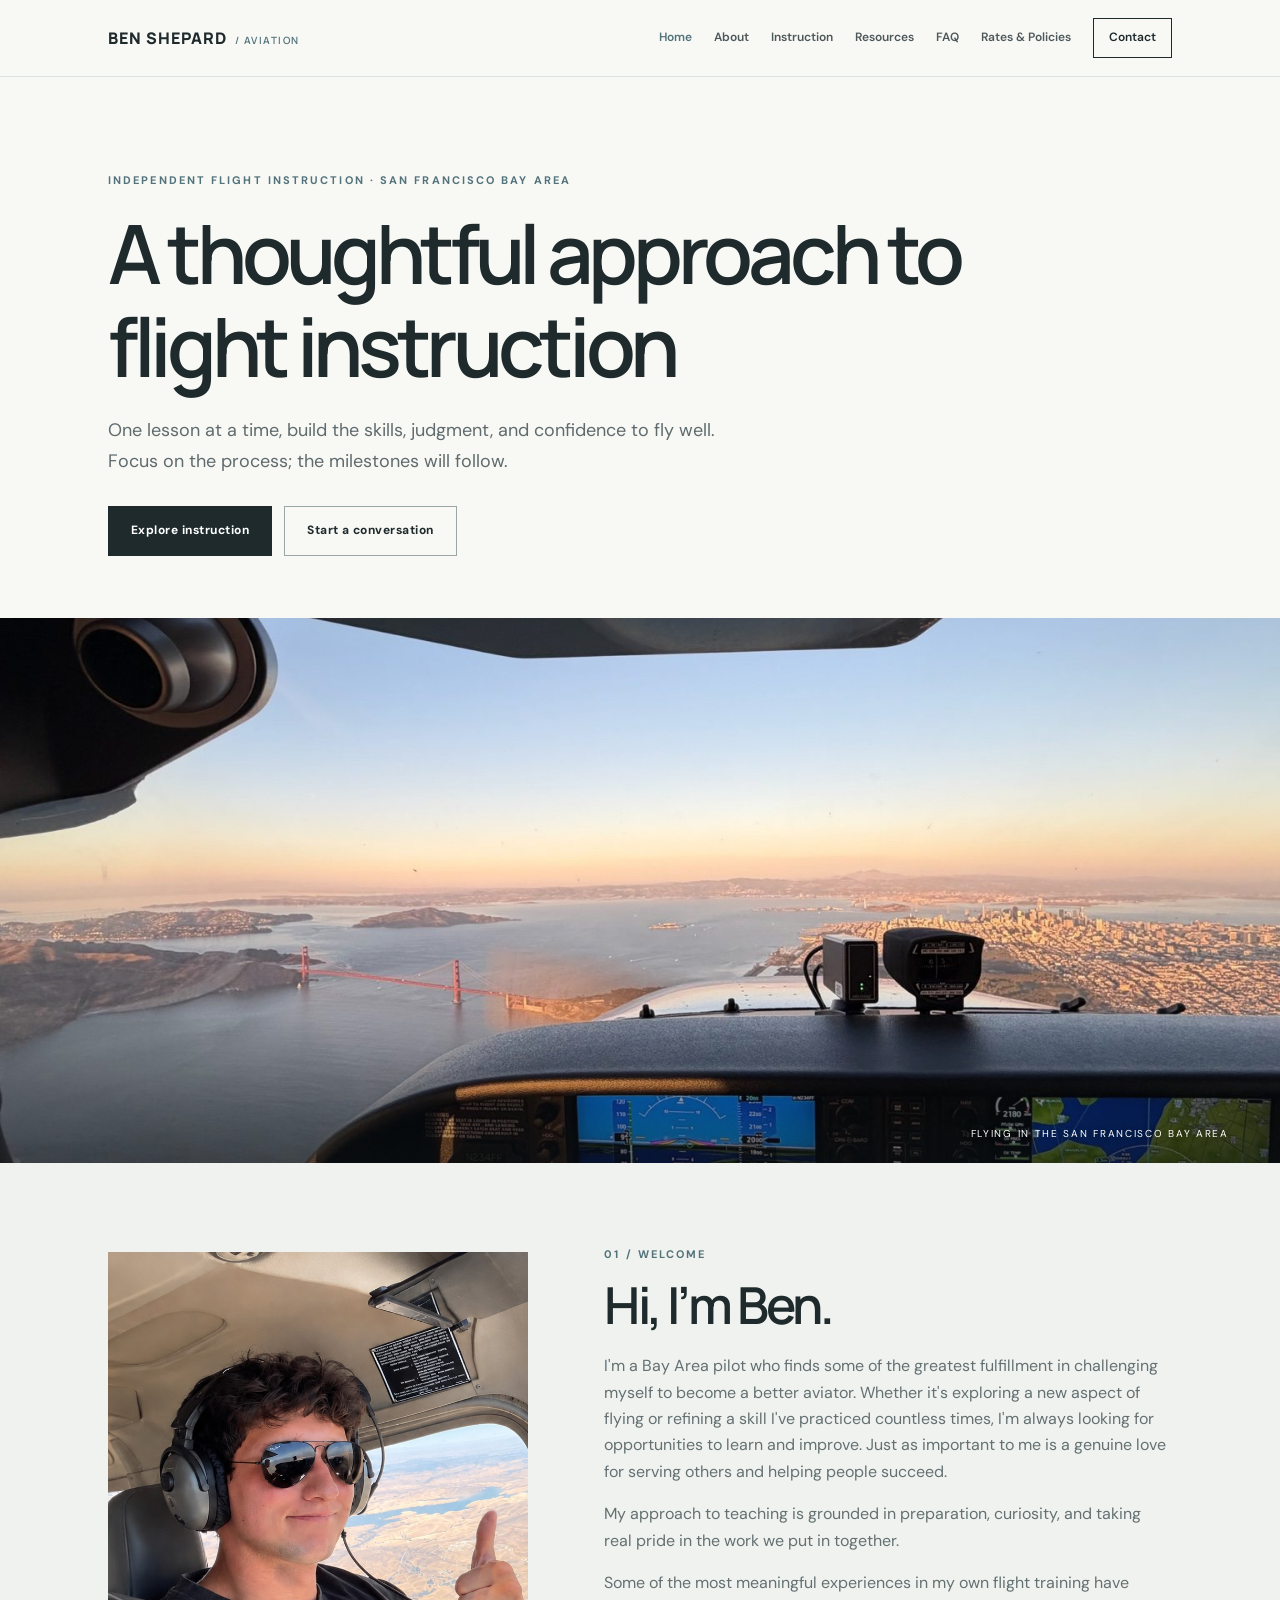
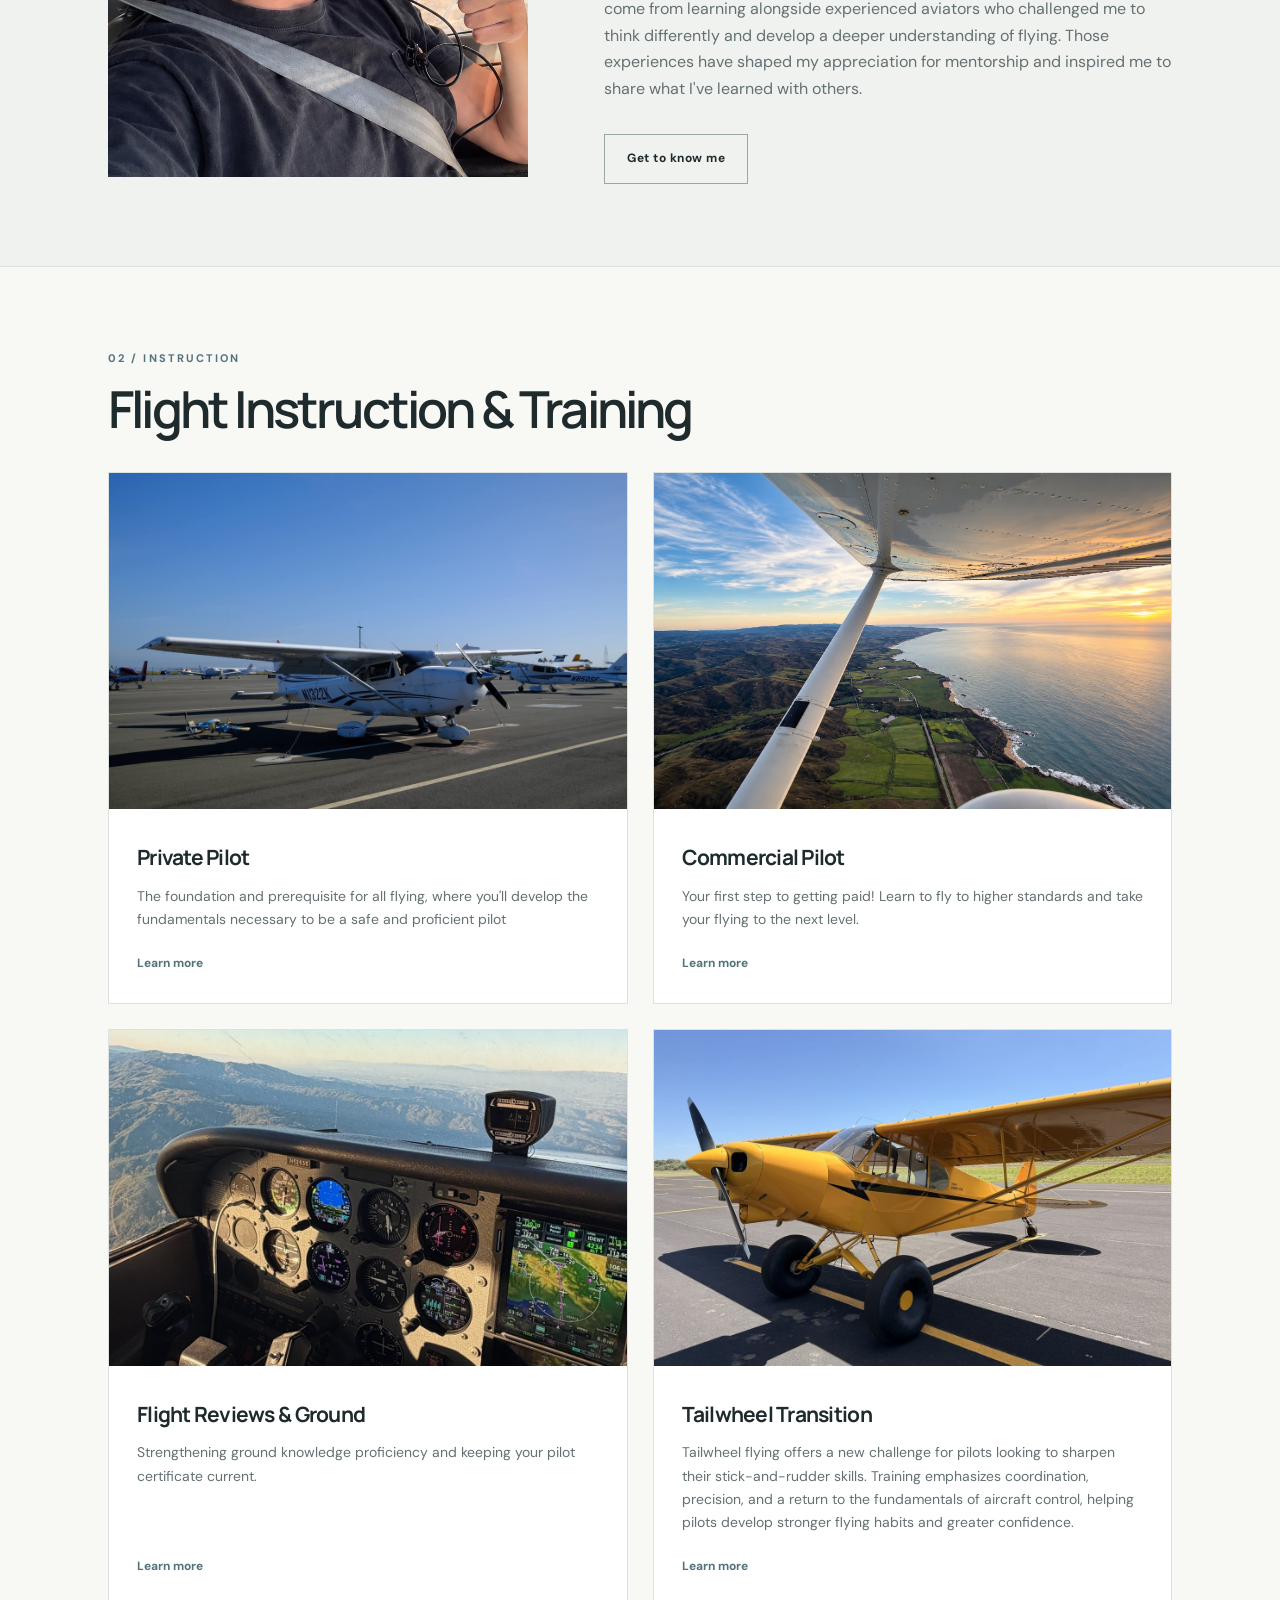
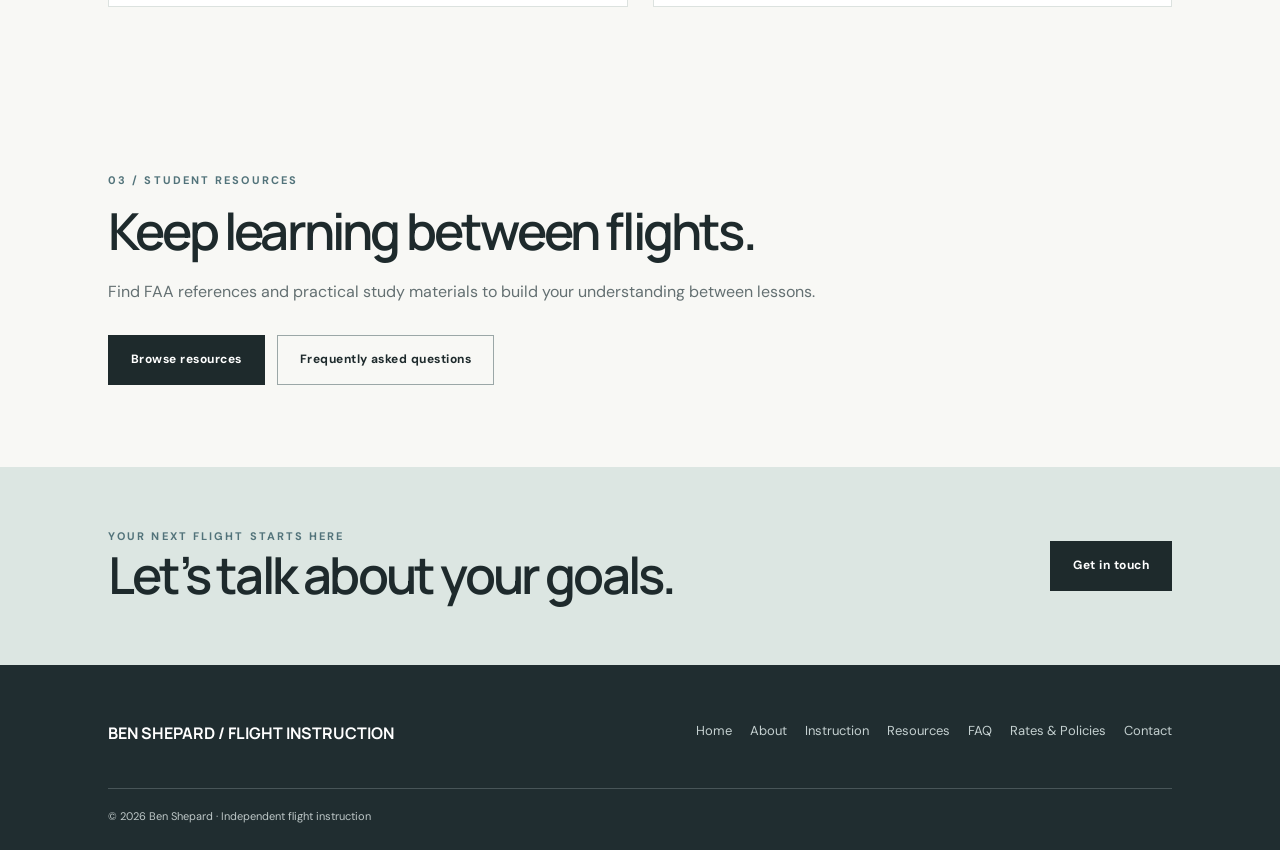
==== commit a3b40ccd: "Refresh restored original light palette" ====
--- a/index.html
+++ b/index.html
@@ -1 +1 @@
-<!doctype html><html lang="en"><head><meta charset="utf-8"><meta name="viewport" content="width=device-width,initial-scale=1"><meta name="theme-color" content="#f8f8f5"><meta name="description" content="Independent flight and ground instruction with Ben Shepard in the Bay Area."><title>Home | Ben Shepard Flight Instruction</title><link rel="icon" href="favicon.svg" type="image/svg+xml"><link rel="stylesheet" href="styles.css?v=20261125-oxford"></head><body><header class="site-header"><div class="container head-inner"><a class="brand" href="index.html" aria-label="Ben Shepard Home">BEN SHEPARD<span>/ AVIATION</span></a><button type="button" class="menu-toggle" aria-label="Toggle navigation" aria-expanded="false">Menu ☰</button><nav class="nav" aria-label="Main navigation"><a href="index.html" class="active ">Home</a><a href="about.html" class=" ">About</a><a href="instruction.html" class=" ">Instruction</a><a href="resources.html" class=" ">Resources</a><a href="faq.html" class=" ">FAQ</a><a href="rates.html" class=" ">Rates & Policies</a><a href="contact.html" class=" contact-pill">Contact</a></nav></div></header><main><section class="hero"><div class="container"><div class="eyebrow">Independent Flight Instruction · San Francisco Bay Area</div><h1>A thoughtful approach to<br>flight instruction</h1><p class="lede">One lesson at a time, build the skills, judgment, and confidence to fly well. Focus on the process; the milestones will follow.</p><div class="actions"><a class="btn" href="instruction.html">Explore instruction</a><a class="btn outline" href="contact.html">Start a conversation</a></div></div></section><div class="hero-visual"><img src="cockpit-golden-gate.jpg" alt="View from the cockpit of a light aircraft flying over the Golden Gate Bridge and San Francisco at sunset" onerror="this.style.display='none'"><span class="photo-credit">FLYING IN THE SAN FRANCISCO BAY AREA</span></div><section class="section home-introduction"><div class="container welcome-layout"><div class="welcome-portrait"><img src="ben-homepage-about.jpg" alt="Ben smiling in the cockpit of a light airplane, wearing an aviation headset and giving a thumbs-up" loading="lazy" width="800" height="1000" onerror="this.parentElement.style.display='none'"></div><div class="welcome-copy"><div class="eyebrow">01 / WELCOME</div><h2 class="section-title">Hi, I’m Ben.</h2><p class="intro">I'm a Bay Area pilot who finds some of the greatest fulfillment in challenging myself to become a better aviator. Whether it's exploring a new aspect of flying or refining a skill I've practiced countless times, I'm always looking for opportunities to learn and improve. Just as important to me is a genuine love for serving others and helping people succeed.</p><p class="intro">My approach to teaching is grounded in preparation, curiosity, and taking real pride in the work we put in together.</p><p class="intro">Some of the most meaningful experiences in my own flight training have come from learning alongside experienced aviators who challenged me to think differently and develop a deeper understanding of flying. Those experiences have shaped my appreciation for mentorship and inspired me to share what I've learned with others.</p><a class="btn outline" href="about.html">Get to know me</a></div></div></section><section class="section"><div class="container"><div class="eyebrow">02 / INSTRUCTION</div><h2 class="section-title">Flight Instruction &amp; Training</h2><div class="grid instruction-services-grid"><article class="service-card"><img class="training-service-photo" src="training-private.jpg" alt="White Cessna parked on the airport ramp" loading="lazy" onerror="this.style.display='none'"><div class="training-service-body"><h3>Private Pilot</h3><p>The foundation and prerequisite for all flying, where you'll develop the fundamentals necessary to be a safe and proficient pilot</p><a href="instruction.html">Learn more</a></div></article><article class="service-card"><img class="training-service-photo" src="training-commercial.jpg" alt="Aerial view looking down a long airport runway beside the water" loading="lazy" onerror="this.style.display='none'"><div class="training-service-body"><h3>Commercial Pilot</h3><p>Your first step to getting paid! Learn to fly to higher standards and take your flying to the next level.</p><a href="instruction.html">Learn more</a></div></article><article class="service-card"><img class="training-service-photo" src="training-reviews.jpg" alt="Instrument panel in flight over the hills" loading="lazy" onerror="this.style.display='none'"><div class="training-service-body"><h3>Flight Reviews & Ground</h3><p>Strengthening ground knowledge proficiency and keeping your pilot certificate current.</p><a href="instruction.html">Learn more</a></div></article><article class="service-card"><img class="training-service-photo" src="training-tailwheel.jpg" alt="Yellow Piper Super Cub tailwheel airplane parked on the ramp" loading="lazy" onerror="this.style.display='none'"><div class="training-service-body"><h3>Tailwheel Transition</h3><p>Tailwheel flying offers a new challenge for pilots looking to sharpen their stick-and-rudder skills. Training emphasizes coordination, precision, and a return to the fundamentals of aircraft control, helping pilots develop stronger flying habits and greater confidence.</p><a href="instruction.html#tailwheel-transition">Learn more</a></div></article></div></div></section><section class="section"><div class="container"><div class="eyebrow">03 / STUDENT RESOURCES</div><h2 class="section-title">Keep learning between flights.</h2><p class="intro">Find FAA references and practical study materials to build your understanding between lessons.</p><div class="actions"><a href="resources.html" class="btn">Browse resources</a><a href="faq.html" class="btn outline">Frequently asked questions</a></div></div></section><section class="cta"><div class="container cta-row"><div><div class="eyebrow">YOUR NEXT FLIGHT STARTS HERE</div><h2 class="section-title">Let’s talk about your goals.</h2></div><a class="btn" href="contact.html">Get in touch</a></div></section></main><footer class="footer"><div class="container"><div class="foot-top"><div><strong>BEN SHEPARD / FLIGHT INSTRUCTION</strong></div><nav class="foot-nav" aria-label="Footer navigation"><a href="index.html">Home</a><a href="about.html">About</a><a href="instruction.html">Instruction</a><a href="resources.html">Resources</a><a href="faq.html">FAQ</a><a href="rates.html">Rates & Policies</a><a href="contact.html">Contact</a></nav></div><div class="foot-base">© 2026 Ben Shepard · Independent flight instruction</div></div></footer><script src="site.js" defer></script></body></html>+<!doctype html><html lang="en"><head><meta charset="utf-8"><meta name="viewport" content="width=device-width,initial-scale=1"><meta name="theme-color" content="#f8f8f5"><meta name="description" content="Independent flight and ground instruction with Ben Shepard in the Bay Area."><title>Home | Ben Shepard Flight Instruction</title><link rel="icon" href="favicon.svg" type="image/svg+xml"><link rel="stylesheet" href="styles.css?v=20261125-original-light"></head><body><header class="site-header"><div class="container head-inner"><a class="brand" href="index.html" aria-label="Ben Shepard Home">BEN SHEPARD<span>/ AVIATION</span></a><button type="button" class="menu-toggle" aria-label="Toggle navigation" aria-expanded="false">Menu ☰</button><nav class="nav" aria-label="Main navigation"><a href="index.html" class="active ">Home</a><a href="about.html" class=" ">About</a><a href="instruction.html" class=" ">Instruction</a><a href="resources.html" class=" ">Resources</a><a href="faq.html" class=" ">FAQ</a><a href="rates.html" class=" ">Rates & Policies</a><a href="contact.html" class=" contact-pill">Contact</a></nav></div></header><main><section class="hero"><div class="container"><div class="eyebrow">Independent Flight Instruction · San Francisco Bay Area</div><h1>A thoughtful approach to<br>flight instruction</h1><p class="lede">One lesson at a time, build the skills, judgment, and confidence to fly well. Focus on the process; the milestones will follow.</p><div class="actions"><a class="btn" href="instruction.html">Explore instruction</a><a class="btn outline" href="contact.html">Start a conversation</a></div></div></section><div class="hero-visual"><img src="cockpit-golden-gate.jpg" alt="View from the cockpit of a light aircraft flying over the Golden Gate Bridge and San Francisco at sunset" onerror="this.style.display='none'"><span class="photo-credit">FLYING IN THE SAN FRANCISCO BAY AREA</span></div><section class="section home-introduction"><div class="container welcome-layout"><div class="welcome-portrait"><img src="ben-homepage-about.jpg" alt="Ben smiling in the cockpit of a light airplane, wearing an aviation headset and giving a thumbs-up" loading="lazy" width="800" height="1000" onerror="this.parentElement.style.display='none'"></div><div class="welcome-copy"><div class="eyebrow">01 / WELCOME</div><h2 class="section-title">Hi, I’m Ben.</h2><p class="intro">I'm a Bay Area pilot who finds some of the greatest fulfillment in challenging myself to become a better aviator. Whether it's exploring a new aspect of flying or refining a skill I've practiced countless times, I'm always looking for opportunities to learn and improve. Just as important to me is a genuine love for serving others and helping people succeed.</p><p class="intro">My approach to teaching is grounded in preparation, curiosity, and taking real pride in the work we put in together.</p><p class="intro">Some of the most meaningful experiences in my own flight training have come from learning alongside experienced aviators who challenged me to think differently and develop a deeper understanding of flying. Those experiences have shaped my appreciation for mentorship and inspired me to share what I've learned with others.</p><a class="btn outline" href="about.html">Get to know me</a></div></div></section><section class="section"><div class="container"><div class="eyebrow">02 / INSTRUCTION</div><h2 class="section-title">Flight Instruction &amp; Training</h2><div class="grid instruction-services-grid"><article class="service-card"><img class="training-service-photo" src="training-private.jpg" alt="White Cessna parked on the airport ramp" loading="lazy" onerror="this.style.display='none'"><div class="training-service-body"><h3>Private Pilot</h3><p>The foundation and prerequisite for all flying, where you'll develop the fundamentals necessary to be a safe and proficient pilot</p><a href="instruction.html">Learn more</a></div></article><article class="service-card"><img class="training-service-photo" src="training-commercial.jpg" alt="Aerial view looking down a long airport runway beside the water" loading="lazy" onerror="this.style.display='none'"><div class="training-service-body"><h3>Commercial Pilot</h3><p>Your first step to getting paid! Learn to fly to higher standards and take your flying to the next level.</p><a href="instruction.html">Learn more</a></div></article><article class="service-card"><img class="training-service-photo" src="training-reviews.jpg" alt="Instrument panel in flight over the hills" loading="lazy" onerror="this.style.display='none'"><div class="training-service-body"><h3>Flight Reviews & Ground</h3><p>Strengthening ground knowledge proficiency and keeping your pilot certificate current.</p><a href="instruction.html">Learn more</a></div></article><article class="service-card"><img class="training-service-photo" src="training-tailwheel.jpg" alt="Yellow Piper Super Cub tailwheel airplane parked on the ramp" loading="lazy" onerror="this.style.display='none'"><div class="training-service-body"><h3>Tailwheel Transition</h3><p>Tailwheel flying offers a new challenge for pilots looking to sharpen their stick-and-rudder skills. Training emphasizes coordination, precision, and a return to the fundamentals of aircraft control, helping pilots develop stronger flying habits and greater confidence.</p><a href="instruction.html#tailwheel-transition">Learn more</a></div></article></div></div></section><section class="section"><div class="container"><div class="eyebrow">03 / STUDENT RESOURCES</div><h2 class="section-title">Keep learning between flights.</h2><p class="intro">Find FAA references and practical study materials to build your understanding between lessons.</p><div class="actions"><a href="resources.html" class="btn">Browse resources</a><a href="faq.html" class="btn outline">Frequently asked questions</a></div></div></section><section class="cta"><div class="container cta-row"><div><div class="eyebrow">YOUR NEXT FLIGHT STARTS HERE</div><h2 class="section-title">Let’s talk about your goals.</h2></div><a class="btn" href="contact.html">Get in touch</a></div></section></main><footer class="footer"><div class="container"><div class="foot-top"><div><strong>BEN SHEPARD / FLIGHT INSTRUCTION</strong></div><nav class="foot-nav" aria-label="Footer navigation"><a href="index.html">Home</a><a href="about.html">About</a><a href="instruction.html">Instruction</a><a href="resources.html">Resources</a><a href="faq.html">FAQ</a><a href="rates.html">Rates & Policies</a><a href="contact.html">Contact</a></nav></div><div class="foot-base">© 2026 Ben Shepard · Independent flight instruction</div></div></footer><script src="site.js" defer></script></body></html>
--- a/styles.css
+++ b/styles.css
@@ -78,24 +78,3 @@
 .private-pilot-resource p{margin:0 0 15px}
 .instruction-resource-link{display:inline-flex;align-items:center;justify-content:space-between;gap:24px;border:1px solid #9ba7a7;padding:10px 15px;font-size:12px;font-weight:700;letter-spacing:.02em;color:var(--ink);transition:background-color .15s,border-color .15s}
 .instruction-resource-link:hover{background:var(--sand);border-color:var(--accent)}
-
-
-/* Oxford Blue accents: emphasis on page sections and footers, not buttons or type. */
-:root{
-  --oxford:#23467c;
-  --oxford-light:#eaf0f8;
-  --oxford-line:#d4deeb;
-}
-/* Preserve the predominantly white editorial design; cool the alternating sections. */
-.section.alt{background:#eef3f9}
-.cta{background:#e4edf8}
-.cta .section-title{color:#24303a}
-/* The dark Oxford Blue footer is the principal new color statement site-wide. */
-.footer{background:var(--oxford);color:#fff}
-.footer strong{color:#fff}
-.footer p,.footer a{color:#e1eaf5}
-.footer a:hover{color:#fff}
-.foot-base{border-top-color:#56749b;color:#d4e1f1}
-/* A very subtle blue tint in supporting information blocks. */
-.notice,.lesson-note{background:#eef3fa;border-left-color:#5476a3;color:#3f526c}
-/* Intentionally leave .btn, .btn.outline, and primary text styling unchanged. */
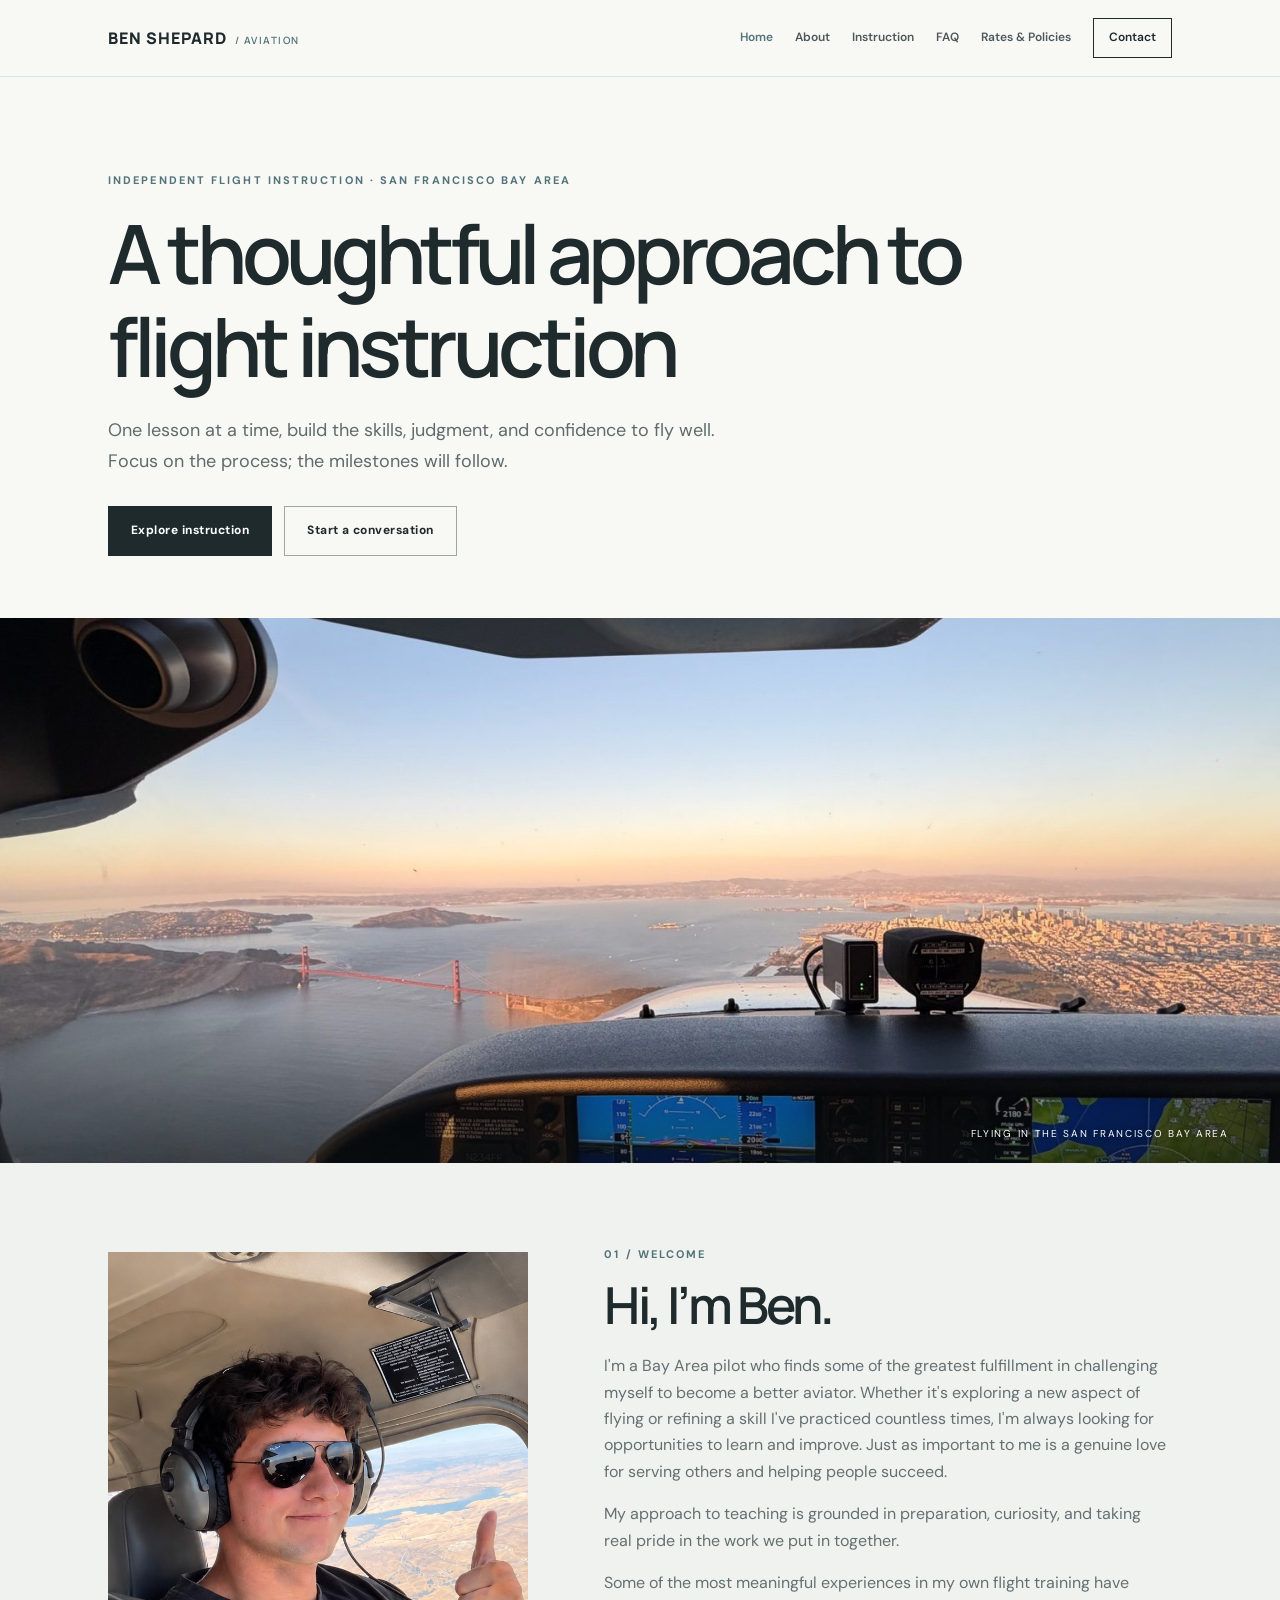
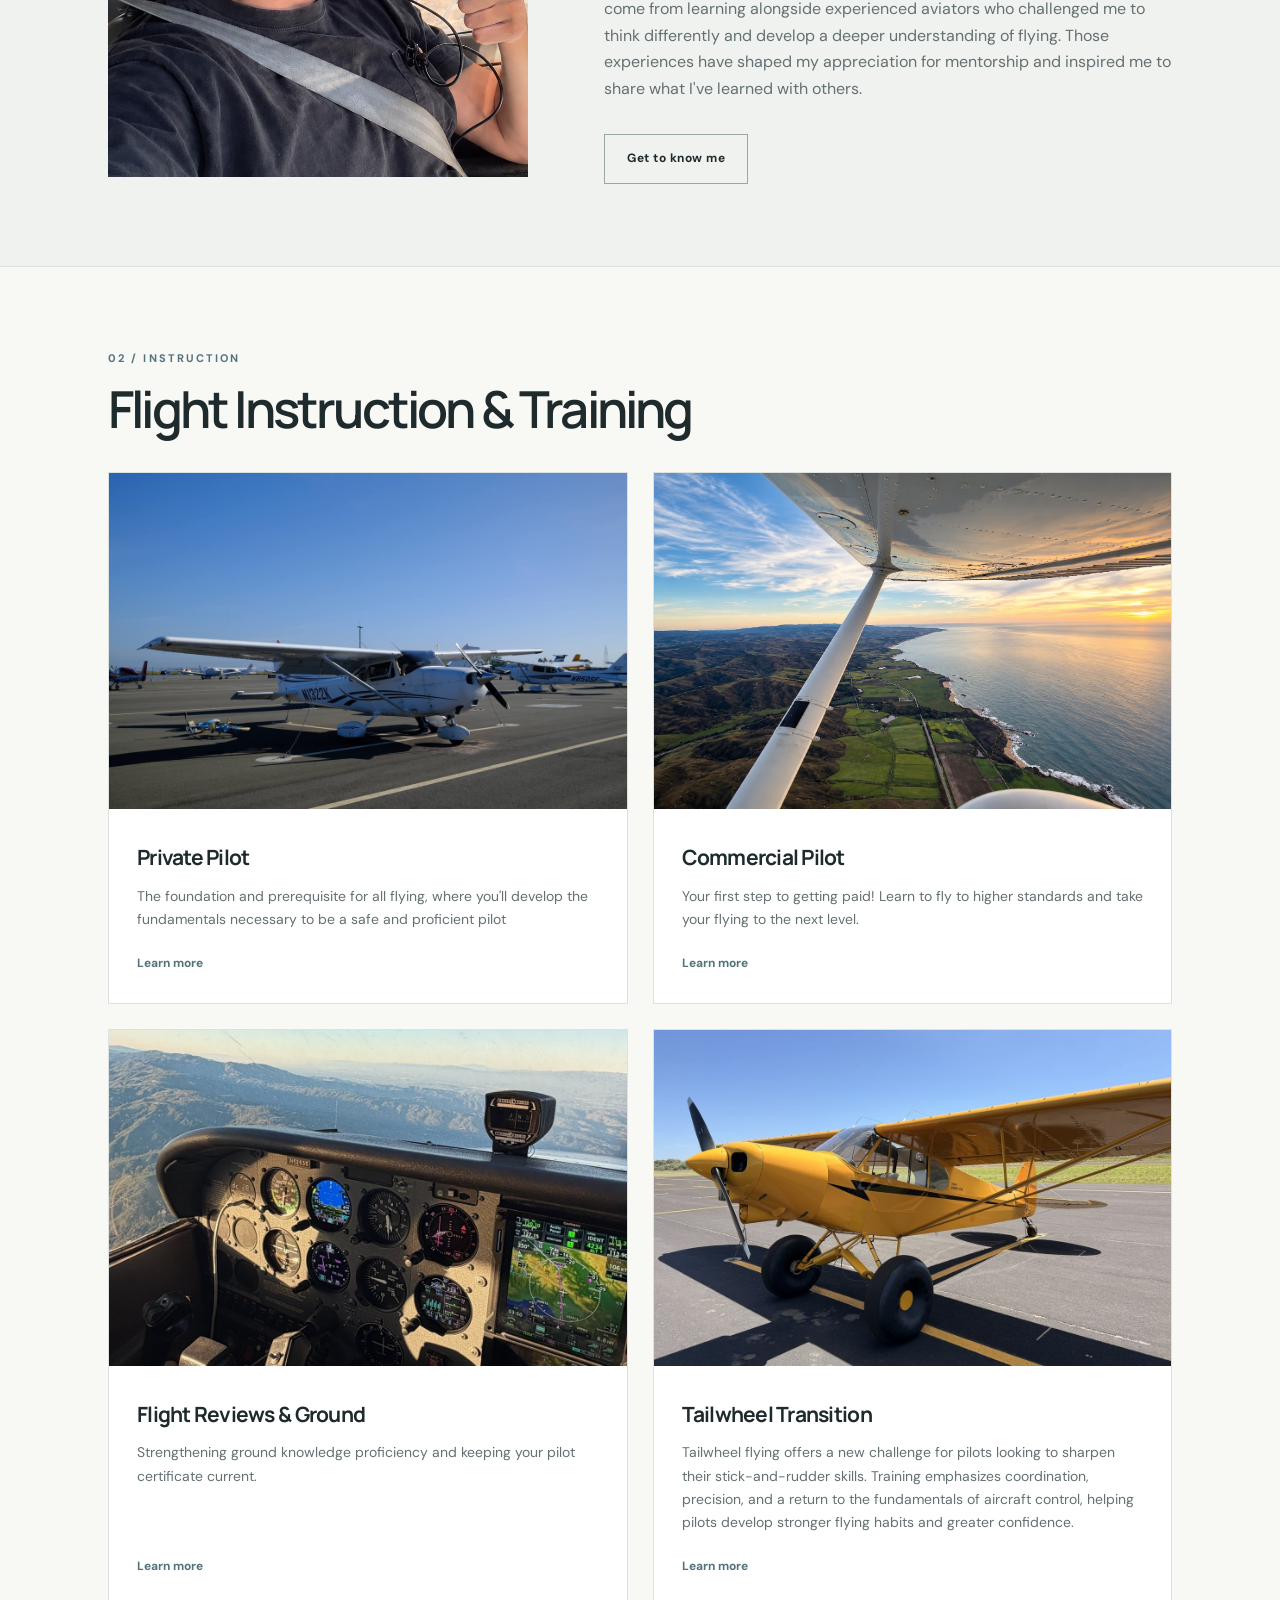
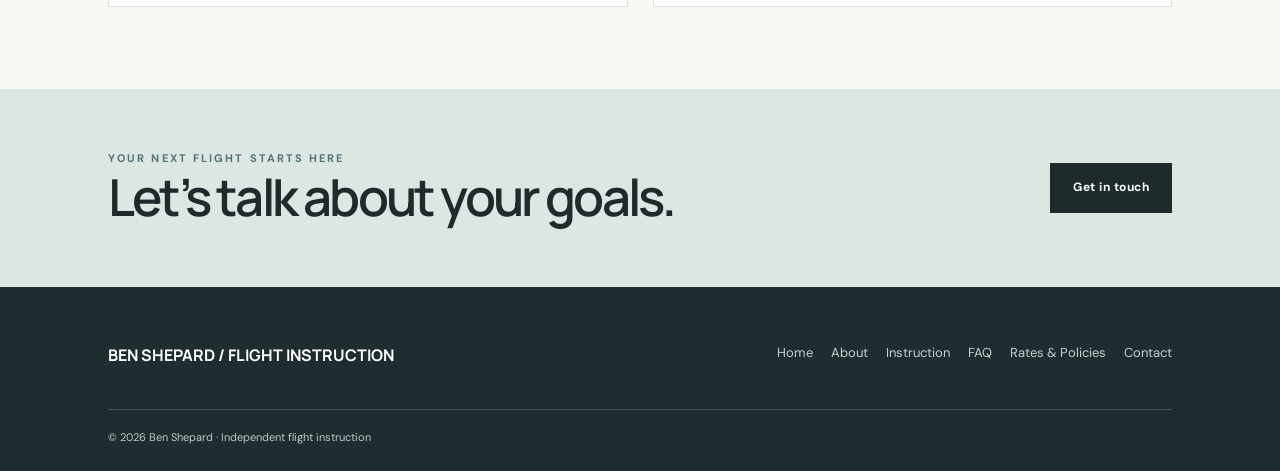
==== commit 403fea8a: "Remove Resources navigation and homepage Student Resources section" ====
--- a/index.html
+++ b/index.html
@@ -1 +1 @@
-<!doctype html><html lang="en"><head><meta charset="utf-8"><meta name="viewport" content="width=device-width,initial-scale=1"><meta name="theme-color" content="#f8f8f5"><meta name="description" content="Independent flight and ground instruction with Ben Shepard in the Bay Area."><title>Home | Ben Shepard Flight Instruction</title><link rel="icon" href="favicon.svg" type="image/svg+xml"><link rel="stylesheet" href="styles.css?v=20261125-original-light"></head><body><header class="site-header"><div class="container head-inner"><a class="brand" href="index.html" aria-label="Ben Shepard Home">BEN SHEPARD<span>/ AVIATION</span></a><button type="button" class="menu-toggle" aria-label="Toggle navigation" aria-expanded="false">Menu ☰</button><nav class="nav" aria-label="Main navigation"><a href="index.html" class="active ">Home</a><a href="about.html" class=" ">About</a><a href="instruction.html" class=" ">Instruction</a><a href="resources.html" class=" ">Resources</a><a href="faq.html" class=" ">FAQ</a><a href="rates.html" class=" ">Rates & Policies</a><a href="contact.html" class=" contact-pill">Contact</a></nav></div></header><main><section class="hero"><div class="container"><div class="eyebrow">Independent Flight Instruction · San Francisco Bay Area</div><h1>A thoughtful approach to<br>flight instruction</h1><p class="lede">One lesson at a time, build the skills, judgment, and confidence to fly well. Focus on the process; the milestones will follow.</p><div class="actions"><a class="btn" href="instruction.html">Explore instruction</a><a class="btn outline" href="contact.html">Start a conversation</a></div></div></section><div class="hero-visual"><img src="cockpit-golden-gate.jpg" alt="View from the cockpit of a light aircraft flying over the Golden Gate Bridge and San Francisco at sunset" onerror="this.style.display='none'"><span class="photo-credit">FLYING IN THE SAN FRANCISCO BAY AREA</span></div><section class="section home-introduction"><div class="container welcome-layout"><div class="welcome-portrait"><img src="ben-homepage-about.jpg" alt="Ben smiling in the cockpit of a light airplane, wearing an aviation headset and giving a thumbs-up" loading="lazy" width="800" height="1000" onerror="this.parentElement.style.display='none'"></div><div class="welcome-copy"><div class="eyebrow">01 / WELCOME</div><h2 class="section-title">Hi, I’m Ben.</h2><p class="intro">I'm a Bay Area pilot who finds some of the greatest fulfillment in challenging myself to become a better aviator. Whether it's exploring a new aspect of flying or refining a skill I've practiced countless times, I'm always looking for opportunities to learn and improve. Just as important to me is a genuine love for serving others and helping people succeed.</p><p class="intro">My approach to teaching is grounded in preparation, curiosity, and taking real pride in the work we put in together.</p><p class="intro">Some of the most meaningful experiences in my own flight training have come from learning alongside experienced aviators who challenged me to think differently and develop a deeper understanding of flying. Those experiences have shaped my appreciation for mentorship and inspired me to share what I've learned with others.</p><a class="btn outline" href="about.html">Get to know me</a></div></div></section><section class="section"><div class="container"><div class="eyebrow">02 / INSTRUCTION</div><h2 class="section-title">Flight Instruction &amp; Training</h2><div class="grid instruction-services-grid"><article class="service-card"><img class="training-service-photo" src="training-private.jpg" alt="White Cessna parked on the airport ramp" loading="lazy" onerror="this.style.display='none'"><div class="training-service-body"><h3>Private Pilot</h3><p>The foundation and prerequisite for all flying, where you'll develop the fundamentals necessary to be a safe and proficient pilot</p><a href="instruction.html">Learn more</a></div></article><article class="service-card"><img class="training-service-photo" src="training-commercial.jpg" alt="Aerial view looking down a long airport runway beside the water" loading="lazy" onerror="this.style.display='none'"><div class="training-service-body"><h3>Commercial Pilot</h3><p>Your first step to getting paid! Learn to fly to higher standards and take your flying to the next level.</p><a href="instruction.html">Learn more</a></div></article><article class="service-card"><img class="training-service-photo" src="training-reviews.jpg" alt="Instrument panel in flight over the hills" loading="lazy" onerror="this.style.display='none'"><div class="training-service-body"><h3>Flight Reviews & Ground</h3><p>Strengthening ground knowledge proficiency and keeping your pilot certificate current.</p><a href="instruction.html">Learn more</a></div></article><article class="service-card"><img class="training-service-photo" src="training-tailwheel.jpg" alt="Yellow Piper Super Cub tailwheel airplane parked on the ramp" loading="lazy" onerror="this.style.display='none'"><div class="training-service-body"><h3>Tailwheel Transition</h3><p>Tailwheel flying offers a new challenge for pilots looking to sharpen their stick-and-rudder skills. Training emphasizes coordination, precision, and a return to the fundamentals of aircraft control, helping pilots develop stronger flying habits and greater confidence.</p><a href="instruction.html#tailwheel-transition">Learn more</a></div></article></div></div></section><section class="section"><div class="container"><div class="eyebrow">03 / STUDENT RESOURCES</div><h2 class="section-title">Keep learning between flights.</h2><p class="intro">Find FAA references and practical study materials to build your understanding between lessons.</p><div class="actions"><a href="resources.html" class="btn">Browse resources</a><a href="faq.html" class="btn outline">Frequently asked questions</a></div></div></section><section class="cta"><div class="container cta-row"><div><div class="eyebrow">YOUR NEXT FLIGHT STARTS HERE</div><h2 class="section-title">Let’s talk about your goals.</h2></div><a class="btn" href="contact.html">Get in touch</a></div></section></main><footer class="footer"><div class="container"><div class="foot-top"><div><strong>BEN SHEPARD / FLIGHT INSTRUCTION</strong></div><nav class="foot-nav" aria-label="Footer navigation"><a href="index.html">Home</a><a href="about.html">About</a><a href="instruction.html">Instruction</a><a href="resources.html">Resources</a><a href="faq.html">FAQ</a><a href="rates.html">Rates & Policies</a><a href="contact.html">Contact</a></nav></div><div class="foot-base">© 2026 Ben Shepard · Independent flight instruction</div></div></footer><script src="site.js" defer></script></body></html>+<!doctype html><html lang="en"><head><meta charset="utf-8"><meta name="viewport" content="width=device-width,initial-scale=1"><meta name="theme-color" content="#f8f8f5"><meta name="description" content="Independent flight and ground instruction with Ben Shepard in the Bay Area."><title>Home | Ben Shepard Flight Instruction</title><link rel="icon" href="favicon.svg" type="image/svg+xml"><link rel="stylesheet" href="styles.css?v=20261125-original-light"></head><body><header class="site-header"><div class="container head-inner"><a class="brand" href="index.html" aria-label="Ben Shepard Home">BEN SHEPARD<span>/ AVIATION</span></a><button type="button" class="menu-toggle" aria-label="Toggle navigation" aria-expanded="false">Menu ☰</button><nav class="nav" aria-label="Main navigation"><a href="index.html" class="active ">Home</a><a href="about.html" class=" ">About</a><a href="instruction.html" class=" ">Instruction</a><a href="faq.html" class=" ">FAQ</a><a href="rates.html" class=" ">Rates & Policies</a><a href="contact.html" class=" contact-pill">Contact</a></nav></div></header><main><section class="hero"><div class="container"><div class="eyebrow">Independent Flight Instruction · San Francisco Bay Area</div><h1>A thoughtful approach to<br>flight instruction</h1><p class="lede">One lesson at a time, build the skills, judgment, and confidence to fly well. Focus on the process; the milestones will follow.</p><div class="actions"><a class="btn" href="instruction.html">Explore instruction</a><a class="btn outline" href="contact.html">Start a conversation</a></div></div></section><div class="hero-visual"><img src="cockpit-golden-gate.jpg" alt="View from the cockpit of a light aircraft flying over the Golden Gate Bridge and San Francisco at sunset" onerror="this.style.display='none'"><span class="photo-credit">FLYING IN THE SAN FRANCISCO BAY AREA</span></div><section class="section home-introduction"><div class="container welcome-layout"><div class="welcome-portrait"><img src="ben-homepage-about.jpg" alt="Ben smiling in the cockpit of a light airplane, wearing an aviation headset and giving a thumbs-up" loading="lazy" width="800" height="1000" onerror="this.parentElement.style.display='none'"></div><div class="welcome-copy"><div class="eyebrow">01 / WELCOME</div><h2 class="section-title">Hi, I’m Ben.</h2><p class="intro">I'm a Bay Area pilot who finds some of the greatest fulfillment in challenging myself to become a better aviator. Whether it's exploring a new aspect of flying or refining a skill I've practiced countless times, I'm always looking for opportunities to learn and improve. Just as important to me is a genuine love for serving others and helping people succeed.</p><p class="intro">My approach to teaching is grounded in preparation, curiosity, and taking real pride in the work we put in together.</p><p class="intro">Some of the most meaningful experiences in my own flight training have come from learning alongside experienced aviators who challenged me to think differently and develop a deeper understanding of flying. Those experiences have shaped my appreciation for mentorship and inspired me to share what I've learned with others.</p><a class="btn outline" href="about.html">Get to know me</a></div></div></section><section class="section"><div class="container"><div class="eyebrow">02 / INSTRUCTION</div><h2 class="section-title">Flight Instruction &amp; Training</h2><div class="grid instruction-services-grid"><article class="service-card"><img class="training-service-photo" src="training-private.jpg" alt="White Cessna parked on the airport ramp" loading="lazy" onerror="this.style.display='none'"><div class="training-service-body"><h3>Private Pilot</h3><p>The foundation and prerequisite for all flying, where you'll develop the fundamentals necessary to be a safe and proficient pilot</p><a href="instruction.html">Learn more</a></div></article><article class="service-card"><img class="training-service-photo" src="training-commercial.jpg" alt="Aerial view looking down a long airport runway beside the water" loading="lazy" onerror="this.style.display='none'"><div class="training-service-body"><h3>Commercial Pilot</h3><p>Your first step to getting paid! Learn to fly to higher standards and take your flying to the next level.</p><a href="instruction.html">Learn more</a></div></article><article class="service-card"><img class="training-service-photo" src="training-reviews.jpg" alt="Instrument panel in flight over the hills" loading="lazy" onerror="this.style.display='none'"><div class="training-service-body"><h3>Flight Reviews & Ground</h3><p>Strengthening ground knowledge proficiency and keeping your pilot certificate current.</p><a href="instruction.html">Learn more</a></div></article><article class="service-card"><img class="training-service-photo" src="training-tailwheel.jpg" alt="Yellow Piper Super Cub tailwheel airplane parked on the ramp" loading="lazy" onerror="this.style.display='none'"><div class="training-service-body"><h3>Tailwheel Transition</h3><p>Tailwheel flying offers a new challenge for pilots looking to sharpen their stick-and-rudder skills. Training emphasizes coordination, precision, and a return to the fundamentals of aircraft control, helping pilots develop stronger flying habits and greater confidence.</p><a href="instruction.html#tailwheel-transition">Learn more</a></div></article></div></div></section><section class="cta"><div class="container cta-row"><div><div class="eyebrow">YOUR NEXT FLIGHT STARTS HERE</div><h2 class="section-title">Let’s talk about your goals.</h2></div><a class="btn" href="contact.html">Get in touch</a></div></section></main><footer class="footer"><div class="container"><div class="foot-top"><div><strong>BEN SHEPARD / FLIGHT INSTRUCTION</strong></div><nav class="foot-nav" aria-label="Footer navigation"><a href="index.html">Home</a><a href="about.html">About</a><a href="instruction.html">Instruction</a><a href="faq.html">FAQ</a><a href="rates.html">Rates & Policies</a><a href="contact.html">Contact</a></nav></div><div class="foot-base">© 2026 Ben Shepard · Independent flight instruction</div></div></footer><script src="site.js" defer></script></body></html>
--- a/styles.css
+++ b/styles.css
@@ -78,3 +78,9 @@
 .private-pilot-resource p{margin:0 0 15px}
 .instruction-resource-link{display:inline-flex;align-items:center;justify-content:space-between;gap:24px;border:1px solid #9ba7a7;padding:10px 15px;font-size:12px;font-weight:700;letter-spacing:.02em;color:var(--ink);transition:background-color .15s,border-color .15s}
 .instruction-resource-link:hover{background:var(--sand);border-color:var(--accent)}
+
+/* Flight instruction mountain photograph header */
+.instruction-header-photo{position:relative;width:100%;aspect-ratio:2.45/1;max-height:520px;min-height:280px;overflow:hidden;background:#d4e4ee url("cockpit-golden-gate.jpg") center/cover no-repeat}
+.instruction-header-photo img{display:block;width:100%;height:100%;position:absolute;inset:0;object-fit:cover;object-position:center 55%}
+.instruction-intro{padding-top:62px;padding-bottom:32px}
+@media(max-width:720px){.instruction-header-photo{aspect-ratio:4/3;min-height:0;max-height:none}.instruction-header-photo img{object-position:center 57%}.instruction-intro{padding-top:45px;padding-bottom:18px}}
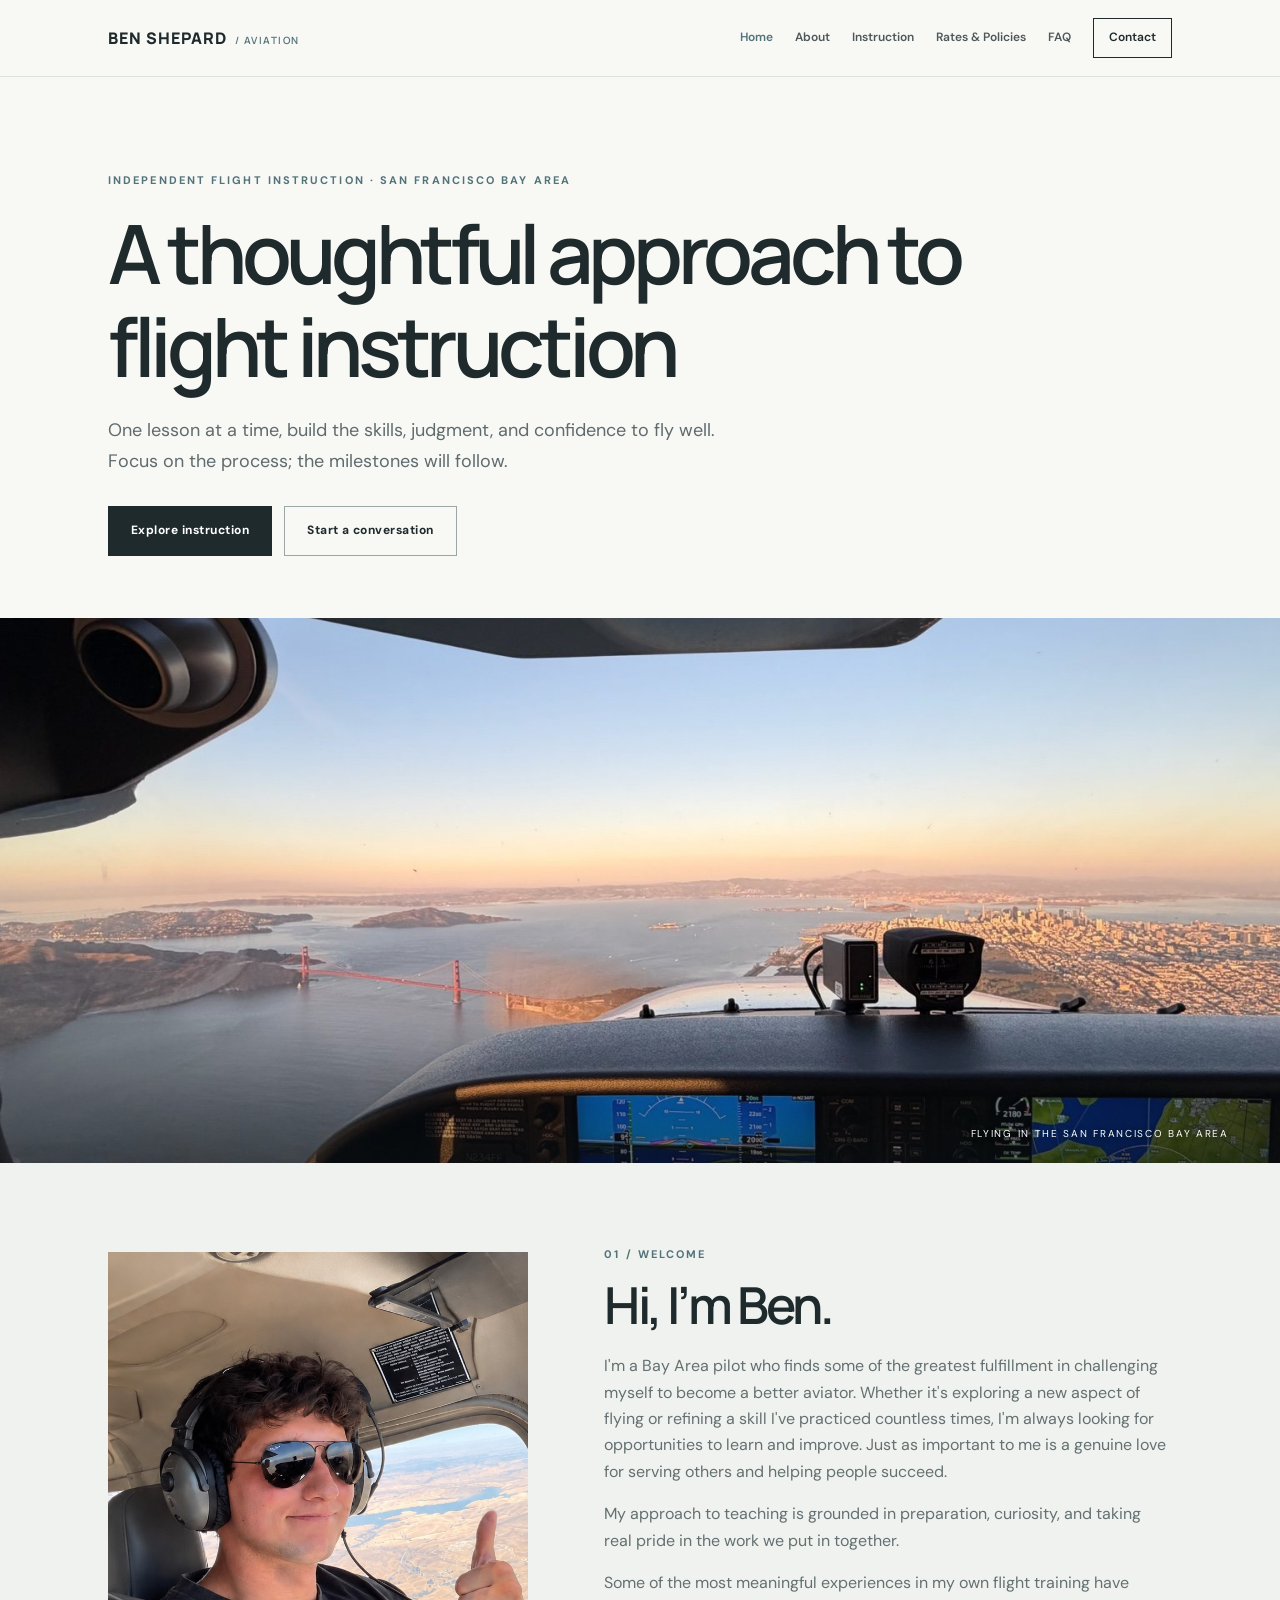
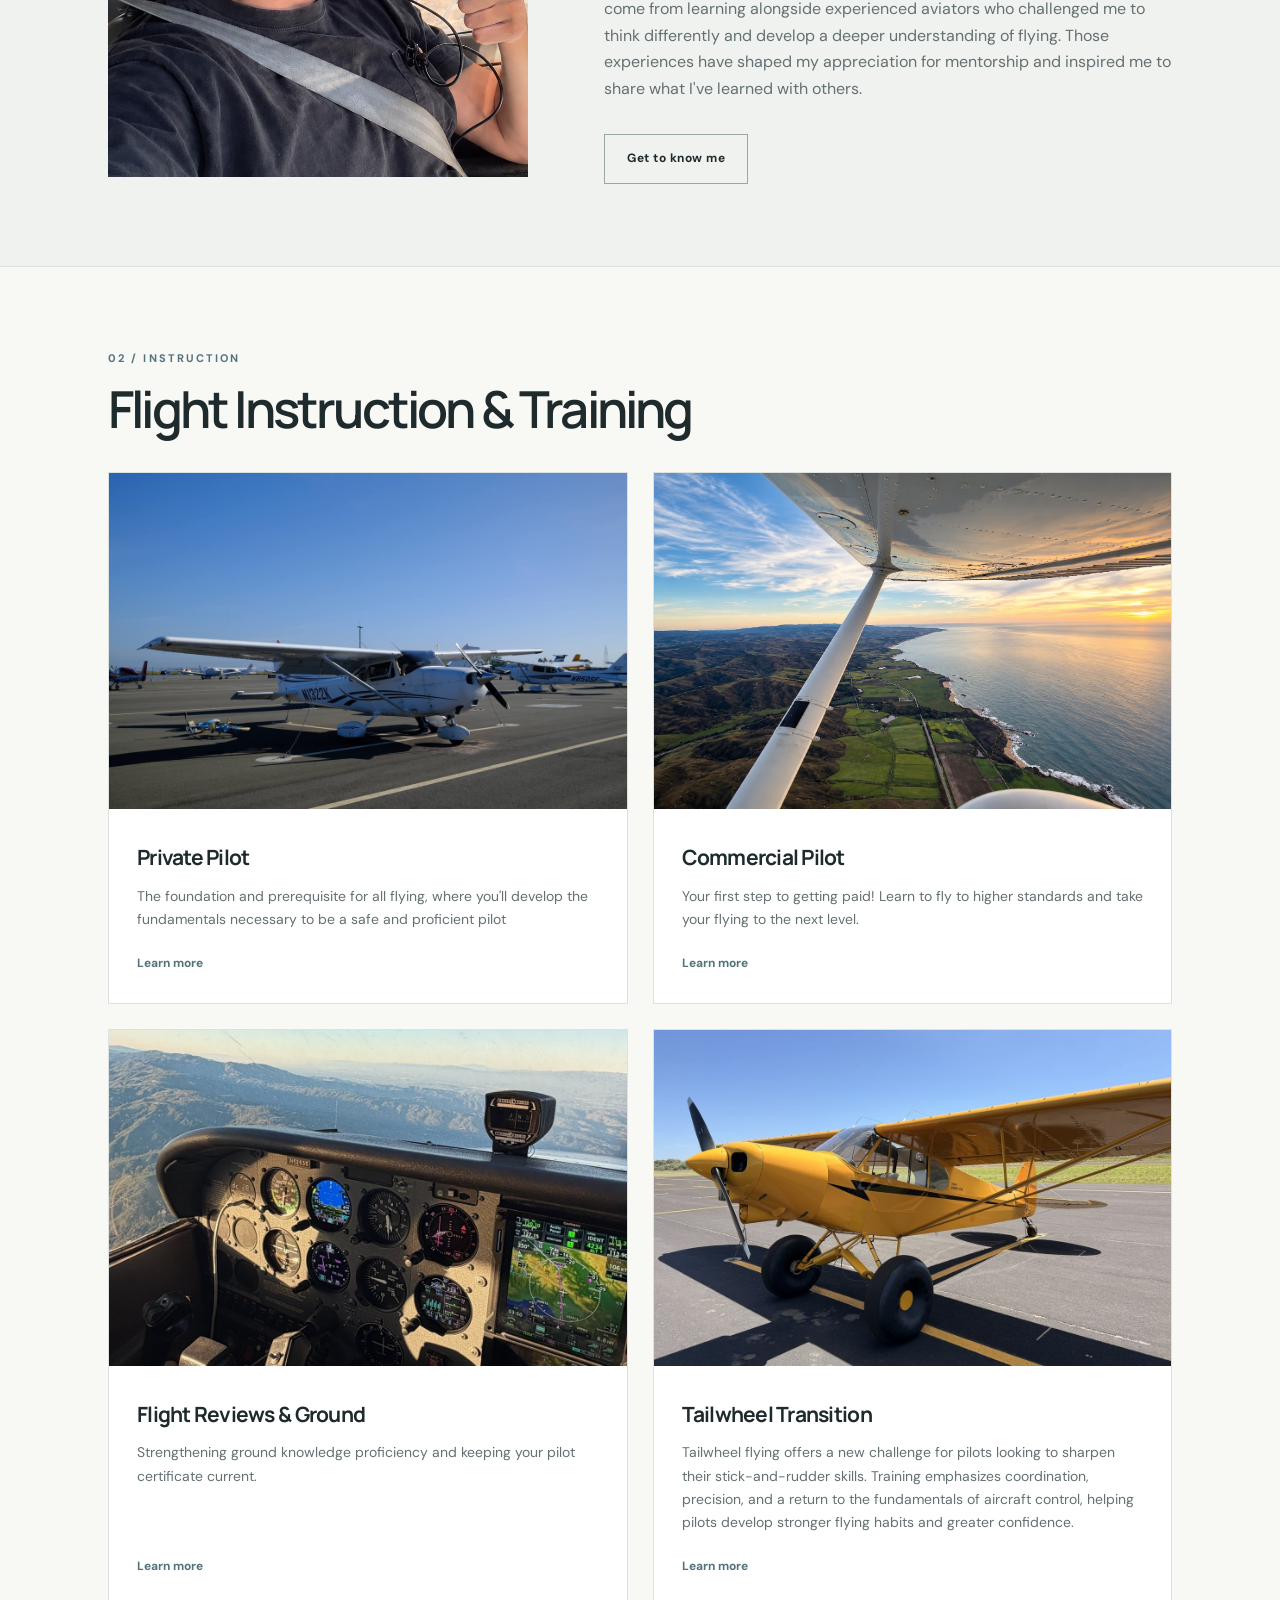
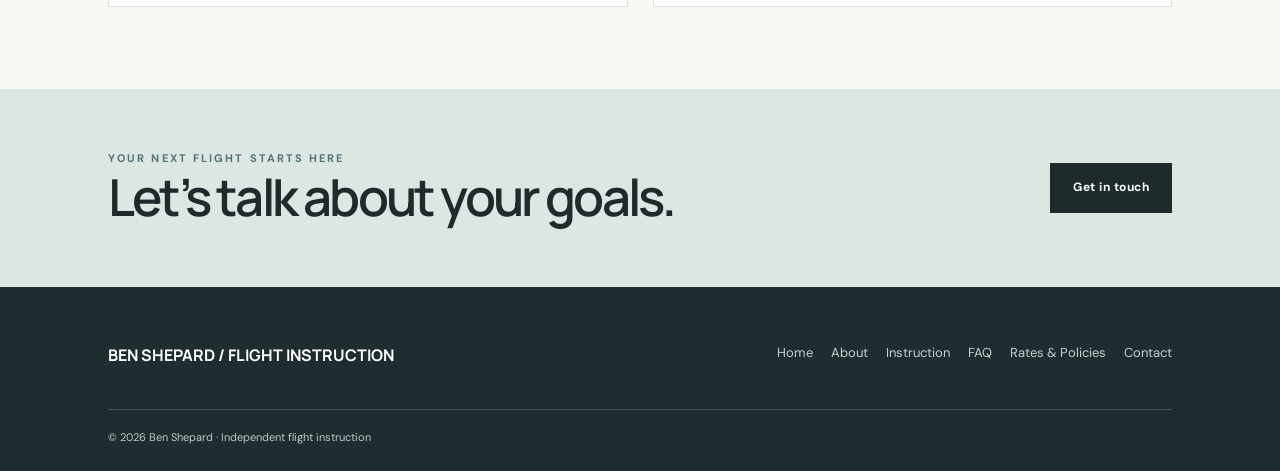
==== commit ae16d891: "Place FAQ after Rates & Policies in top navigation" ====
--- a/index.html
+++ b/index.html
@@ -1 +1 @@
-<!doctype html><html lang="en"><head><meta charset="utf-8"><meta name="viewport" content="width=device-width,initial-scale=1"><meta name="theme-color" content="#f8f8f5"><meta name="description" content="Independent flight and ground instruction with Ben Shepard in the Bay Area."><title>Home | Ben Shepard Flight Instruction</title><link rel="icon" href="favicon.svg" type="image/svg+xml"><link rel="stylesheet" href="styles.css?v=20261125-original-light"></head><body><header class="site-header"><div class="container head-inner"><a class="brand" href="index.html" aria-label="Ben Shepard Home">BEN SHEPARD<span>/ AVIATION</span></a><button type="button" class="menu-toggle" aria-label="Toggle navigation" aria-expanded="false">Menu ☰</button><nav class="nav" aria-label="Main navigation"><a href="index.html" class="active ">Home</a><a href="about.html" class=" ">About</a><a href="instruction.html" class=" ">Instruction</a><a href="faq.html" class=" ">FAQ</a><a href="rates.html" class=" ">Rates & Policies</a><a href="contact.html" class=" contact-pill">Contact</a></nav></div></header><main><section class="hero"><div class="container"><div class="eyebrow">Independent Flight Instruction · San Francisco Bay Area</div><h1>A thoughtful approach to<br>flight instruction</h1><p class="lede">One lesson at a time, build the skills, judgment, and confidence to fly well. Focus on the process; the milestones will follow.</p><div class="actions"><a class="btn" href="instruction.html">Explore instruction</a><a class="btn outline" href="contact.html">Start a conversation</a></div></div></section><div class="hero-visual"><img src="cockpit-golden-gate.jpg" alt="View from the cockpit of a light aircraft flying over the Golden Gate Bridge and San Francisco at sunset" onerror="this.style.display='none'"><span class="photo-credit">FLYING IN THE SAN FRANCISCO BAY AREA</span></div><section class="section home-introduction"><div class="container welcome-layout"><div class="welcome-portrait"><img src="ben-homepage-about.jpg" alt="Ben smiling in the cockpit of a light airplane, wearing an aviation headset and giving a thumbs-up" loading="lazy" width="800" height="1000" onerror="this.parentElement.style.display='none'"></div><div class="welcome-copy"><div class="eyebrow">01 / WELCOME</div><h2 class="section-title">Hi, I’m Ben.</h2><p class="intro">I'm a Bay Area pilot who finds some of the greatest fulfillment in challenging myself to become a better aviator. Whether it's exploring a new aspect of flying or refining a skill I've practiced countless times, I'm always looking for opportunities to learn and improve. Just as important to me is a genuine love for serving others and helping people succeed.</p><p class="intro">My approach to teaching is grounded in preparation, curiosity, and taking real pride in the work we put in together.</p><p class="intro">Some of the most meaningful experiences in my own flight training have come from learning alongside experienced aviators who challenged me to think differently and develop a deeper understanding of flying. Those experiences have shaped my appreciation for mentorship and inspired me to share what I've learned with others.</p><a class="btn outline" href="about.html">Get to know me</a></div></div></section><section class="section"><div class="container"><div class="eyebrow">02 / INSTRUCTION</div><h2 class="section-title">Flight Instruction &amp; Training</h2><div class="grid instruction-services-grid"><article class="service-card"><img class="training-service-photo" src="training-private.jpg" alt="White Cessna parked on the airport ramp" loading="lazy" onerror="this.style.display='none'"><div class="training-service-body"><h3>Private Pilot</h3><p>The foundation and prerequisite for all flying, where you'll develop the fundamentals necessary to be a safe and proficient pilot</p><a href="instruction.html">Learn more</a></div></article><article class="service-card"><img class="training-service-photo" src="training-commercial.jpg" alt="Aerial view looking down a long airport runway beside the water" loading="lazy" onerror="this.style.display='none'"><div class="training-service-body"><h3>Commercial Pilot</h3><p>Your first step to getting paid! Learn to fly to higher standards and take your flying to the next level.</p><a href="instruction.html">Learn more</a></div></article><article class="service-card"><img class="training-service-photo" src="training-reviews.jpg" alt="Instrument panel in flight over the hills" loading="lazy" onerror="this.style.display='none'"><div class="training-service-body"><h3>Flight Reviews & Ground</h3><p>Strengthening ground knowledge proficiency and keeping your pilot certificate current.</p><a href="instruction.html">Learn more</a></div></article><article class="service-card"><img class="training-service-photo" src="training-tailwheel.jpg" alt="Yellow Piper Super Cub tailwheel airplane parked on the ramp" loading="lazy" onerror="this.style.display='none'"><div class="training-service-body"><h3>Tailwheel Transition</h3><p>Tailwheel flying offers a new challenge for pilots looking to sharpen their stick-and-rudder skills. Training emphasizes coordination, precision, and a return to the fundamentals of aircraft control, helping pilots develop stronger flying habits and greater confidence.</p><a href="instruction.html#tailwheel-transition">Learn more</a></div></article></div></div></section><section class="cta"><div class="container cta-row"><div><div class="eyebrow">YOUR NEXT FLIGHT STARTS HERE</div><h2 class="section-title">Let’s talk about your goals.</h2></div><a class="btn" href="contact.html">Get in touch</a></div></section></main><footer class="footer"><div class="container"><div class="foot-top"><div><strong>BEN SHEPARD / FLIGHT INSTRUCTION</strong></div><nav class="foot-nav" aria-label="Footer navigation"><a href="index.html">Home</a><a href="about.html">About</a><a href="instruction.html">Instruction</a><a href="faq.html">FAQ</a><a href="rates.html">Rates & Policies</a><a href="contact.html">Contact</a></nav></div><div class="foot-base">© 2026 Ben Shepard · Independent flight instruction</div></div></footer><script src="site.js" defer></script></body></html>+<!doctype html><html lang="en"><head><meta charset="utf-8"><meta name="viewport" content="width=device-width,initial-scale=1"><meta name="theme-color" content="#f8f8f5"><meta name="description" content="Independent flight and ground instruction with Ben Shepard in the Bay Area."><title>Home | Ben Shepard Flight Instruction</title><link rel="icon" href="favicon.svg" type="image/svg+xml"><link rel="stylesheet" href="styles.css?v=20261125-original-light"></head><body><header class="site-header"><div class="container head-inner"><a class="brand" href="index.html" aria-label="Ben Shepard Home">BEN SHEPARD<span>/ AVIATION</span></a><button type="button" class="menu-toggle" aria-label="Toggle navigation" aria-expanded="false">Menu ☰</button><nav class="nav" aria-label="Main navigation"><a href="index.html" class="active ">Home</a><a href="about.html" class=" ">About</a><a href="instruction.html" class=" ">Instruction</a><a href="rates.html" class=" ">Rates & Policies</a><a href="faq.html" class=" ">FAQ</a><a href="contact.html" class=" contact-pill">Contact</a></nav></div></header><main><section class="hero"><div class="container"><div class="eyebrow">Independent Flight Instruction · San Francisco Bay Area</div><h1>A thoughtful approach to<br>flight instruction</h1><p class="lede">One lesson at a time, build the skills, judgment, and confidence to fly well. Focus on the process; the milestones will follow.</p><div class="actions"><a class="btn" href="instruction.html">Explore instruction</a><a class="btn outline" href="contact.html">Start a conversation</a></div></div></section><div class="hero-visual"><img src="cockpit-golden-gate.jpg" alt="View from the cockpit of a light aircraft flying over the Golden Gate Bridge and San Francisco at sunset" onerror="this.style.display='none'"><span class="photo-credit">FLYING IN THE SAN FRANCISCO BAY AREA</span></div><section class="section home-introduction"><div class="container welcome-layout"><div class="welcome-portrait"><img src="ben-homepage-about.jpg" alt="Ben smiling in the cockpit of a light airplane, wearing an aviation headset and giving a thumbs-up" loading="lazy" width="800" height="1000" onerror="this.parentElement.style.display='none'"></div><div class="welcome-copy"><div class="eyebrow">01 / WELCOME</div><h2 class="section-title">Hi, I’m Ben.</h2><p class="intro">I'm a Bay Area pilot who finds some of the greatest fulfillment in challenging myself to become a better aviator. Whether it's exploring a new aspect of flying or refining a skill I've practiced countless times, I'm always looking for opportunities to learn and improve. Just as important to me is a genuine love for serving others and helping people succeed.</p><p class="intro">My approach to teaching is grounded in preparation, curiosity, and taking real pride in the work we put in together.</p><p class="intro">Some of the most meaningful experiences in my own flight training have come from learning alongside experienced aviators who challenged me to think differently and develop a deeper understanding of flying. Those experiences have shaped my appreciation for mentorship and inspired me to share what I've learned with others.</p><a class="btn outline" href="about.html">Get to know me</a></div></div></section><section class="section"><div class="container"><div class="eyebrow">02 / INSTRUCTION</div><h2 class="section-title">Flight Instruction &amp; Training</h2><div class="grid instruction-services-grid"><article class="service-card"><img class="training-service-photo" src="training-private.jpg" alt="White Cessna parked on the airport ramp" loading="lazy" onerror="this.style.display='none'"><div class="training-service-body"><h3>Private Pilot</h3><p>The foundation and prerequisite for all flying, where you'll develop the fundamentals necessary to be a safe and proficient pilot</p><a href="instruction.html">Learn more</a></div></article><article class="service-card"><img class="training-service-photo" src="training-commercial.jpg" alt="Aerial view looking down a long airport runway beside the water" loading="lazy" onerror="this.style.display='none'"><div class="training-service-body"><h3>Commercial Pilot</h3><p>Your first step to getting paid! Learn to fly to higher standards and take your flying to the next level.</p><a href="instruction.html">Learn more</a></div></article><article class="service-card"><img class="training-service-photo" src="training-reviews.jpg" alt="Instrument panel in flight over the hills" loading="lazy" onerror="this.style.display='none'"><div class="training-service-body"><h3>Flight Reviews & Ground</h3><p>Strengthening ground knowledge proficiency and keeping your pilot certificate current.</p><a href="instruction.html">Learn more</a></div></article><article class="service-card"><img class="training-service-photo" src="training-tailwheel.jpg" alt="Yellow Piper Super Cub tailwheel airplane parked on the ramp" loading="lazy" onerror="this.style.display='none'"><div class="training-service-body"><h3>Tailwheel Transition</h3><p>Tailwheel flying offers a new challenge for pilots looking to sharpen their stick-and-rudder skills. Training emphasizes coordination, precision, and a return to the fundamentals of aircraft control, helping pilots develop stronger flying habits and greater confidence.</p><a href="instruction.html#tailwheel-transition">Learn more</a></div></article></div></div></section><section class="cta"><div class="container cta-row"><div><div class="eyebrow">YOUR NEXT FLIGHT STARTS HERE</div><h2 class="section-title">Let’s talk about your goals.</h2></div><a class="btn" href="contact.html">Get in touch</a></div></section></main><footer class="footer"><div class="container"><div class="foot-top"><div><strong>BEN SHEPARD / FLIGHT INSTRUCTION</strong></div><nav class="foot-nav" aria-label="Footer navigation"><a href="index.html">Home</a><a href="about.html">About</a><a href="instruction.html">Instruction</a><a href="faq.html">FAQ</a><a href="rates.html">Rates & Policies</a><a href="contact.html">Contact</a></nav></div><div class="foot-base">© 2026 Ben Shepard · Independent flight instruction</div></div></footer><script src="site.js" defer></script></body></html>
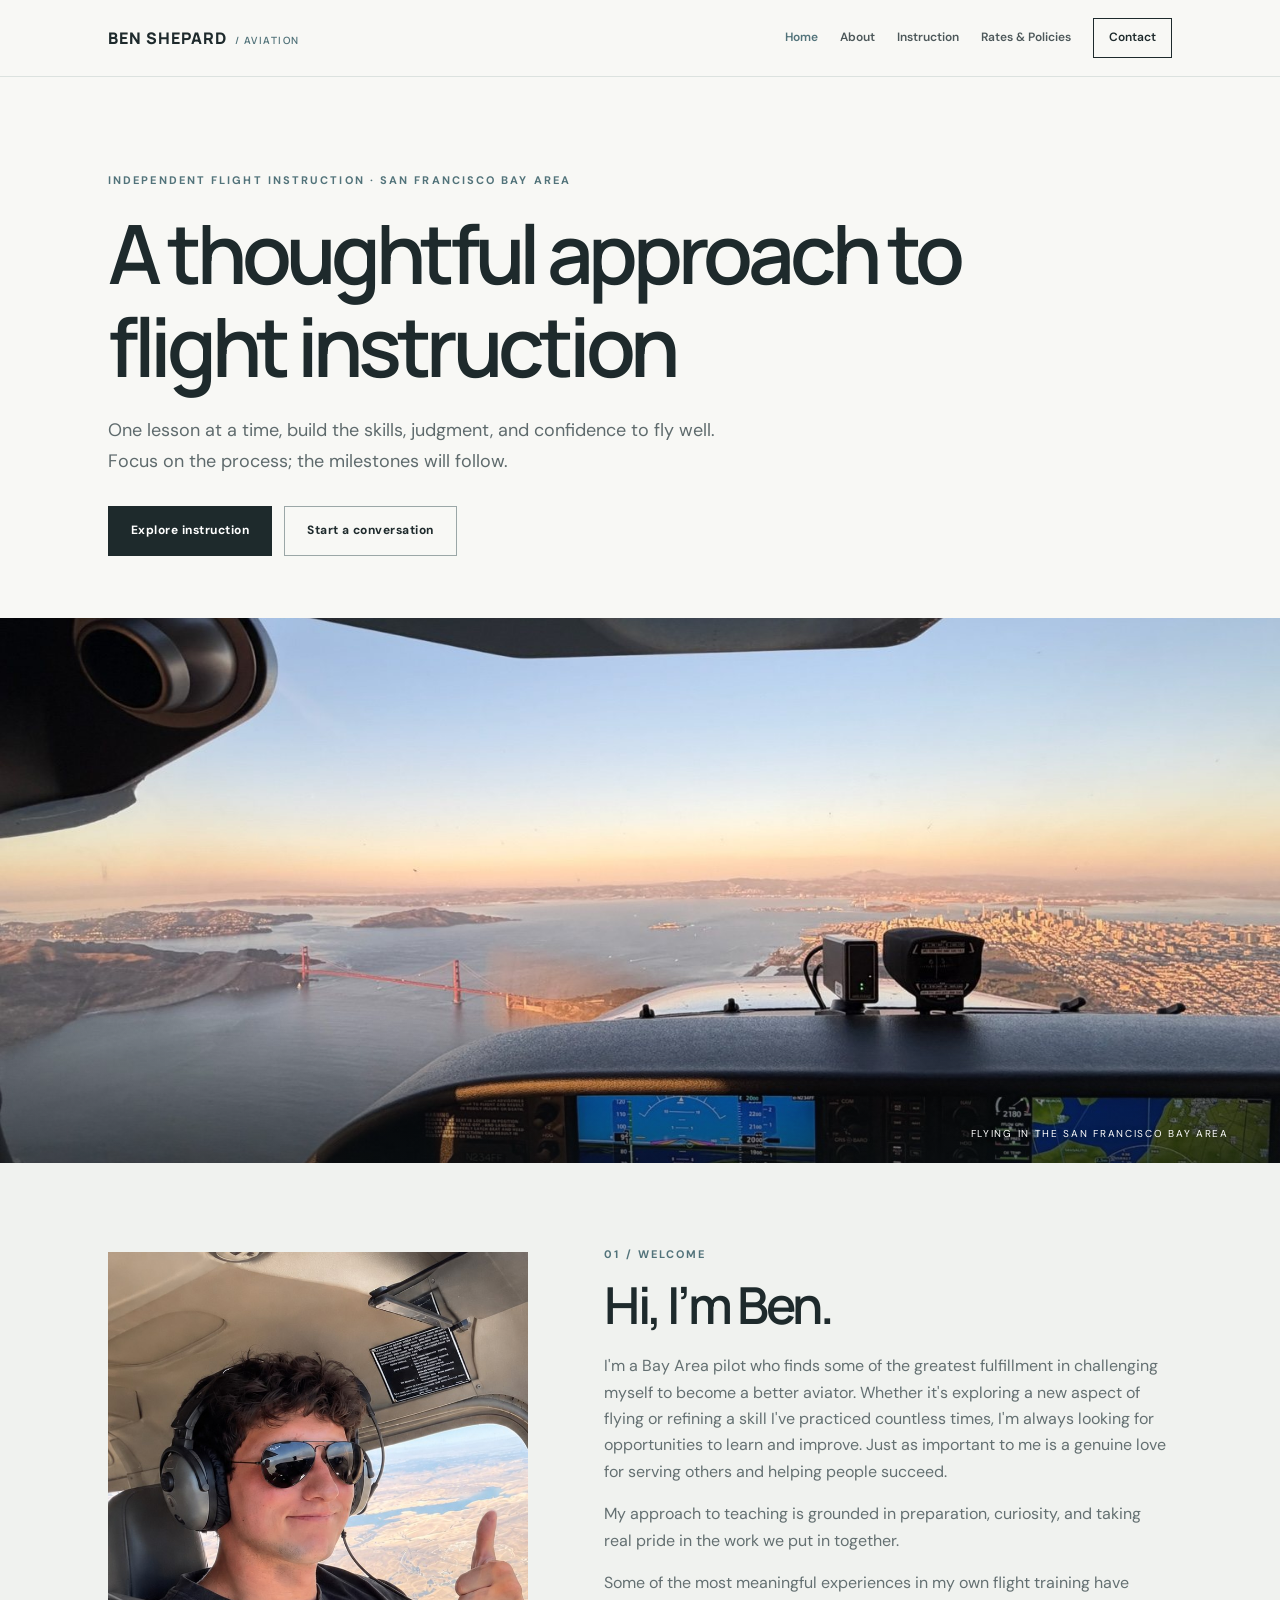
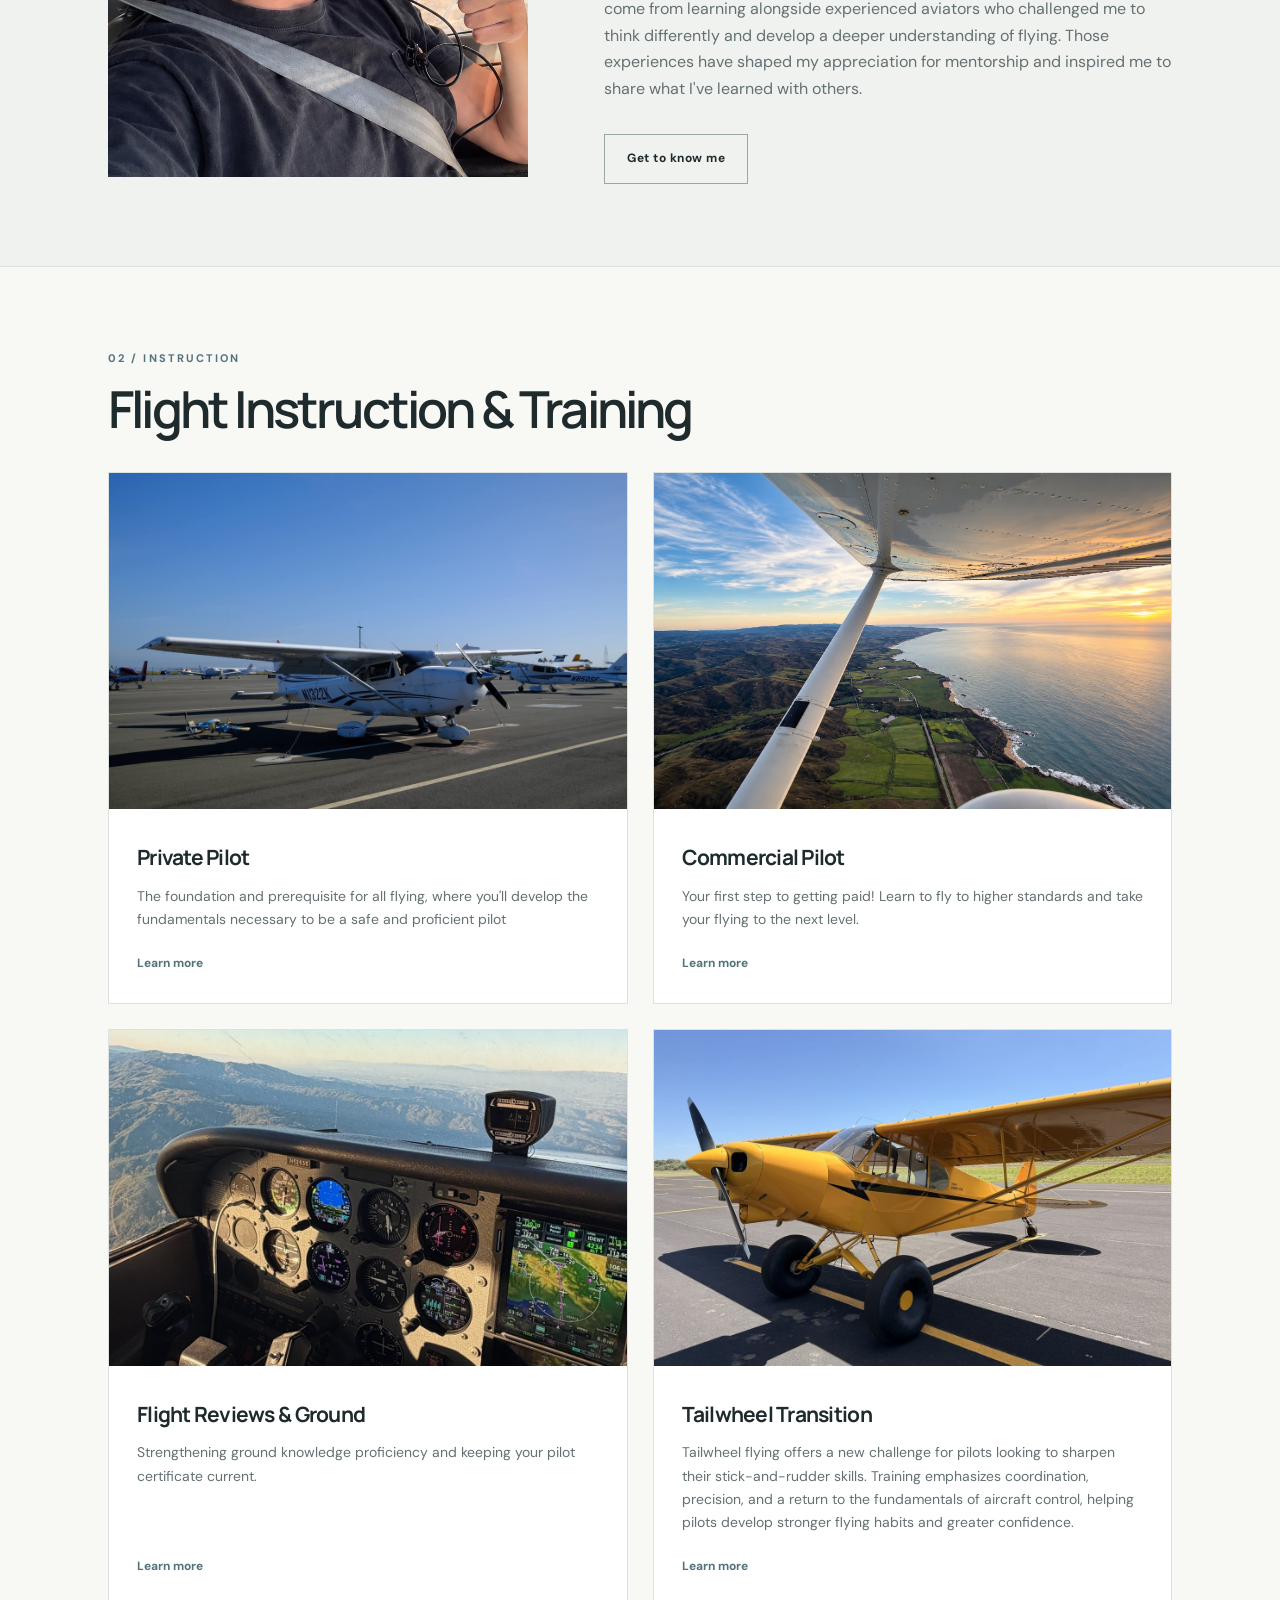
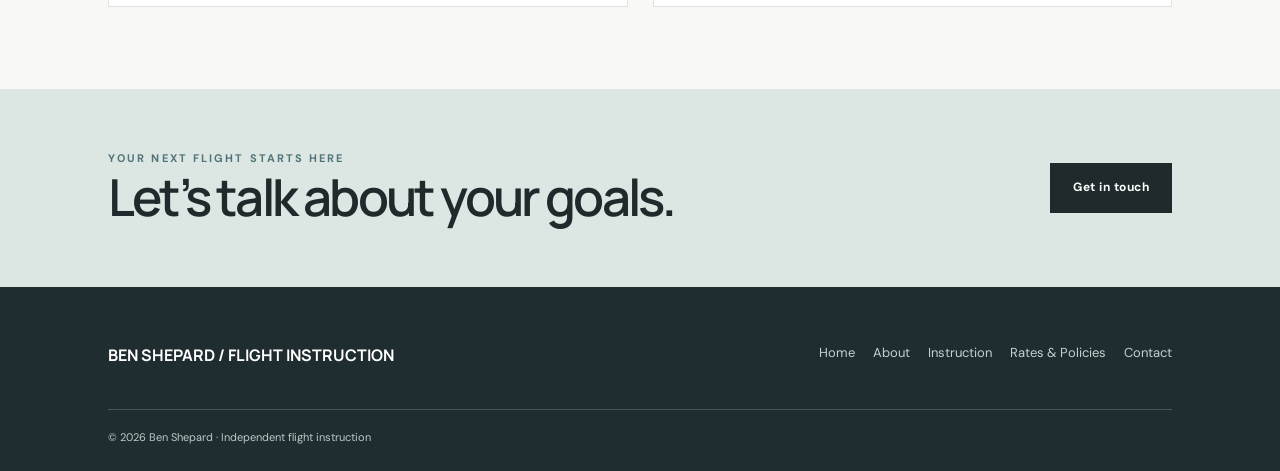
==== commit 20586ad9: "Remove FAQ page links from website navigation" ====
--- a/index.html
+++ b/index.html
@@ -1 +1 @@
-<!doctype html><html lang="en"><head><meta charset="utf-8"><meta name="viewport" content="width=device-width,initial-scale=1"><meta name="theme-color" content="#f8f8f5"><meta name="description" content="Independent flight and ground instruction with Ben Shepard in the Bay Area."><title>Home | Ben Shepard Flight Instruction</title><link rel="icon" href="favicon.svg" type="image/svg+xml"><link rel="stylesheet" href="styles.css?v=20261125-original-light"></head><body><header class="site-header"><div class="container head-inner"><a class="brand" href="index.html" aria-label="Ben Shepard Home">BEN SHEPARD<span>/ AVIATION</span></a><button type="button" class="menu-toggle" aria-label="Toggle navigation" aria-expanded="false">Menu ☰</button><nav class="nav" aria-label="Main navigation"><a href="index.html" class="active ">Home</a><a href="about.html" class=" ">About</a><a href="instruction.html" class=" ">Instruction</a><a href="rates.html" class=" ">Rates & Policies</a><a href="faq.html" class=" ">FAQ</a><a href="contact.html" class=" contact-pill">Contact</a></nav></div></header><main><section class="hero"><div class="container"><div class="eyebrow">Independent Flight Instruction · San Francisco Bay Area</div><h1>A thoughtful approach to<br>flight instruction</h1><p class="lede">One lesson at a time, build the skills, judgment, and confidence to fly well. Focus on the process; the milestones will follow.</p><div class="actions"><a class="btn" href="instruction.html">Explore instruction</a><a class="btn outline" href="contact.html">Start a conversation</a></div></div></section><div class="hero-visual"><img src="cockpit-golden-gate.jpg" alt="View from the cockpit of a light aircraft flying over the Golden Gate Bridge and San Francisco at sunset" onerror="this.style.display='none'"><span class="photo-credit">FLYING IN THE SAN FRANCISCO BAY AREA</span></div><section class="section home-introduction"><div class="container welcome-layout"><div class="welcome-portrait"><img src="ben-homepage-about.jpg" alt="Ben smiling in the cockpit of a light airplane, wearing an aviation headset and giving a thumbs-up" loading="lazy" width="800" height="1000" onerror="this.parentElement.style.display='none'"></div><div class="welcome-copy"><div class="eyebrow">01 / WELCOME</div><h2 class="section-title">Hi, I’m Ben.</h2><p class="intro">I'm a Bay Area pilot who finds some of the greatest fulfillment in challenging myself to become a better aviator. Whether it's exploring a new aspect of flying or refining a skill I've practiced countless times, I'm always looking for opportunities to learn and improve. Just as important to me is a genuine love for serving others and helping people succeed.</p><p class="intro">My approach to teaching is grounded in preparation, curiosity, and taking real pride in the work we put in together.</p><p class="intro">Some of the most meaningful experiences in my own flight training have come from learning alongside experienced aviators who challenged me to think differently and develop a deeper understanding of flying. Those experiences have shaped my appreciation for mentorship and inspired me to share what I've learned with others.</p><a class="btn outline" href="about.html">Get to know me</a></div></div></section><section class="section"><div class="container"><div class="eyebrow">02 / INSTRUCTION</div><h2 class="section-title">Flight Instruction &amp; Training</h2><div class="grid instruction-services-grid"><article class="service-card"><img class="training-service-photo" src="training-private.jpg" alt="White Cessna parked on the airport ramp" loading="lazy" onerror="this.style.display='none'"><div class="training-service-body"><h3>Private Pilot</h3><p>The foundation and prerequisite for all flying, where you'll develop the fundamentals necessary to be a safe and proficient pilot</p><a href="instruction.html">Learn more</a></div></article><article class="service-card"><img class="training-service-photo" src="training-commercial.jpg" alt="Aerial view looking down a long airport runway beside the water" loading="lazy" onerror="this.style.display='none'"><div class="training-service-body"><h3>Commercial Pilot</h3><p>Your first step to getting paid! Learn to fly to higher standards and take your flying to the next level.</p><a href="instruction.html">Learn more</a></div></article><article class="service-card"><img class="training-service-photo" src="training-reviews.jpg" alt="Instrument panel in flight over the hills" loading="lazy" onerror="this.style.display='none'"><div class="training-service-body"><h3>Flight Reviews & Ground</h3><p>Strengthening ground knowledge proficiency and keeping your pilot certificate current.</p><a href="instruction.html">Learn more</a></div></article><article class="service-card"><img class="training-service-photo" src="training-tailwheel.jpg" alt="Yellow Piper Super Cub tailwheel airplane parked on the ramp" loading="lazy" onerror="this.style.display='none'"><div class="training-service-body"><h3>Tailwheel Transition</h3><p>Tailwheel flying offers a new challenge for pilots looking to sharpen their stick-and-rudder skills. Training emphasizes coordination, precision, and a return to the fundamentals of aircraft control, helping pilots develop stronger flying habits and greater confidence.</p><a href="instruction.html#tailwheel-transition">Learn more</a></div></article></div></div></section><section class="cta"><div class="container cta-row"><div><div class="eyebrow">YOUR NEXT FLIGHT STARTS HERE</div><h2 class="section-title">Let’s talk about your goals.</h2></div><a class="btn" href="contact.html">Get in touch</a></div></section></main><footer class="footer"><div class="container"><div class="foot-top"><div><strong>BEN SHEPARD / FLIGHT INSTRUCTION</strong></div><nav class="foot-nav" aria-label="Footer navigation"><a href="index.html">Home</a><a href="about.html">About</a><a href="instruction.html">Instruction</a><a href="faq.html">FAQ</a><a href="rates.html">Rates & Policies</a><a href="contact.html">Contact</a></nav></div><div class="foot-base">© 2026 Ben Shepard · Independent flight instruction</div></div></footer><script src="site.js" defer></script></body></html>+<!doctype html><html lang="en"><head><meta charset="utf-8"><meta name="viewport" content="width=device-width,initial-scale=1"><meta name="theme-color" content="#f8f8f5"><meta name="description" content="Independent flight and ground instruction with Ben Shepard in the Bay Area."><title>Home | Ben Shepard Flight Instruction</title><link rel="icon" href="favicon.svg" type="image/svg+xml"><link rel="stylesheet" href="styles.css?v=20261125-original-light"></head><body><header class="site-header"><div class="container head-inner"><a class="brand" href="index.html" aria-label="Ben Shepard Home">BEN SHEPARD<span>/ AVIATION</span></a><button type="button" class="menu-toggle" aria-label="Toggle navigation" aria-expanded="false">Menu ☰</button><nav class="nav" aria-label="Main navigation"><a href="index.html" class="active ">Home</a><a href="about.html" class=" ">About</a><a href="instruction.html" class=" ">Instruction</a><a href="rates.html" class=" ">Rates & Policies</a><a href="contact.html" class=" contact-pill">Contact</a></nav></div></header><main><section class="hero"><div class="container"><div class="eyebrow">Independent Flight Instruction · San Francisco Bay Area</div><h1>A thoughtful approach to<br>flight instruction</h1><p class="lede">One lesson at a time, build the skills, judgment, and confidence to fly well. Focus on the process; the milestones will follow.</p><div class="actions"><a class="btn" href="instruction.html">Explore instruction</a><a class="btn outline" href="contact.html">Start a conversation</a></div></div></section><div class="hero-visual"><img src="cockpit-golden-gate.jpg" alt="View from the cockpit of a light aircraft flying over the Golden Gate Bridge and San Francisco at sunset" onerror="this.style.display='none'"><span class="photo-credit">FLYING IN THE SAN FRANCISCO BAY AREA</span></div><section class="section home-introduction"><div class="container welcome-layout"><div class="welcome-portrait"><img src="ben-homepage-about.jpg" alt="Ben smiling in the cockpit of a light airplane, wearing an aviation headset and giving a thumbs-up" loading="lazy" width="800" height="1000" onerror="this.parentElement.style.display='none'"></div><div class="welcome-copy"><div class="eyebrow">01 / WELCOME</div><h2 class="section-title">Hi, I’m Ben.</h2><p class="intro">I'm a Bay Area pilot who finds some of the greatest fulfillment in challenging myself to become a better aviator. Whether it's exploring a new aspect of flying or refining a skill I've practiced countless times, I'm always looking for opportunities to learn and improve. Just as important to me is a genuine love for serving others and helping people succeed.</p><p class="intro">My approach to teaching is grounded in preparation, curiosity, and taking real pride in the work we put in together.</p><p class="intro">Some of the most meaningful experiences in my own flight training have come from learning alongside experienced aviators who challenged me to think differently and develop a deeper understanding of flying. Those experiences have shaped my appreciation for mentorship and inspired me to share what I've learned with others.</p><a class="btn outline" href="about.html">Get to know me</a></div></div></section><section class="section"><div class="container"><div class="eyebrow">02 / INSTRUCTION</div><h2 class="section-title">Flight Instruction &amp; Training</h2><div class="grid instruction-services-grid"><article class="service-card"><img class="training-service-photo" src="training-private.jpg" alt="White Cessna parked on the airport ramp" loading="lazy" onerror="this.style.display='none'"><div class="training-service-body"><h3>Private Pilot</h3><p>The foundation and prerequisite for all flying, where you'll develop the fundamentals necessary to be a safe and proficient pilot</p><a href="instruction.html">Learn more</a></div></article><article class="service-card"><img class="training-service-photo" src="training-commercial.jpg" alt="Aerial view looking down a long airport runway beside the water" loading="lazy" onerror="this.style.display='none'"><div class="training-service-body"><h3>Commercial Pilot</h3><p>Your first step to getting paid! Learn to fly to higher standards and take your flying to the next level.</p><a href="instruction.html">Learn more</a></div></article><article class="service-card"><img class="training-service-photo" src="training-reviews.jpg" alt="Instrument panel in flight over the hills" loading="lazy" onerror="this.style.display='none'"><div class="training-service-body"><h3>Flight Reviews & Ground</h3><p>Strengthening ground knowledge proficiency and keeping your pilot certificate current.</p><a href="instruction.html">Learn more</a></div></article><article class="service-card"><img class="training-service-photo" src="training-tailwheel.jpg" alt="Yellow Piper Super Cub tailwheel airplane parked on the ramp" loading="lazy" onerror="this.style.display='none'"><div class="training-service-body"><h3>Tailwheel Transition</h3><p>Tailwheel flying offers a new challenge for pilots looking to sharpen their stick-and-rudder skills. Training emphasizes coordination, precision, and a return to the fundamentals of aircraft control, helping pilots develop stronger flying habits and greater confidence.</p><a href="instruction.html#tailwheel-transition">Learn more</a></div></article></div></div></section><section class="cta"><div class="container cta-row"><div><div class="eyebrow">YOUR NEXT FLIGHT STARTS HERE</div><h2 class="section-title">Let’s talk about your goals.</h2></div><a class="btn" href="contact.html">Get in touch</a></div></section></main><footer class="footer"><div class="container"><div class="foot-top"><div><strong>BEN SHEPARD / FLIGHT INSTRUCTION</strong></div><nav class="foot-nav" aria-label="Footer navigation"><a href="index.html">Home</a><a href="about.html">About</a><a href="instruction.html">Instruction</a><a href="rates.html">Rates & Policies</a><a href="contact.html">Contact</a></nav></div><div class="foot-base">© 2026 Ben Shepard · Independent flight instruction</div></div></footer><script src="site.js" defer></script></body></html>
